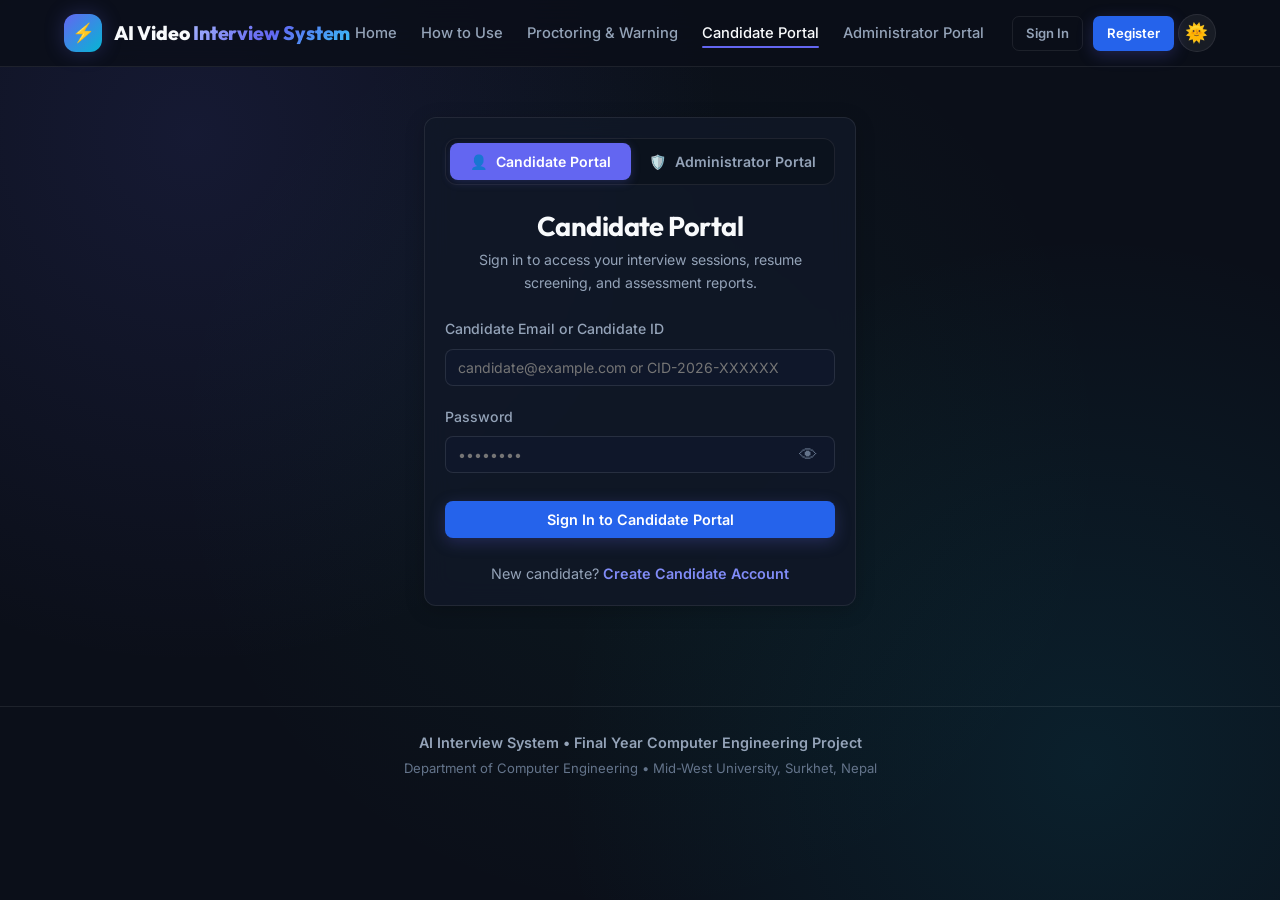
==== frontend/dashboard.html @ eaf7e66b "feat: complete AI interview assessment system with production CI/CD" ====
<!DOCTYPE html>
<html lang="en">
<head>
  <meta charset="UTF-8">
  <meta name="viewport" content="width=device-width, initial-scale=1.0">
  <title>Candidate Portal - AI Video Interview System</title>
  <link rel="preconnect" href="https://fonts.googleapis.com">
  <link rel="preconnect" href="https://fonts.gstatic.com" crossorigin>
  <link href="https://fonts.googleapis.com/css2?family=Inter:wght@400;500;600;700&family=Outfit:wght@600;700;800&display=swap" rel="stylesheet">
  <link rel="stylesheet" href="css/style.css">
  <style>
    /* Critical UI baseline & element isolation */
    *, *::before, *::after { box-sizing: border-box; }
    :root {
      --primary: #2563eb;
      --bg-page: #f8fafc;
      --text-primary: #0f172a;
      --font-sans: 'Inter', system-ui, -apple-system, BlinkMacSystemFont, 'Segoe UI', Roboto, sans-serif;
    }
    [data-theme="dark"] {
      --bg-page: #0b0f19;
      --text-primary: #f8fafc;
    }
    body {
      margin: 0;
      padding: 0;
      font-family: var(--font-sans);
      background-color: var(--bg-page);
      color: var(--text-primary);
      -webkit-font-smoothing: antialiased;
      -moz-osx-font-smoothing: grayscale;
      overflow-x: hidden;
    }
    .candidate-app-layout {
      display: flex;
      min-height: 100vh;
      width: 100%;
      max-width: 100vw;
      overflow-x: hidden;
    }
    @media (min-width: 1025px) {
      .candidate-sidebar {
        width: 250px;
        min-width: 250px;
        height: 100vh;
        position: sticky;
        top: 0;
        background: #0b1120;
        display: flex;
        flex-direction: column;
        z-index: 100;
      }
      .candidate-sidebar.collapsed {
        width: 80px;
        min-width: 80px;
      }
    }
    @media (max-width: 1024px) {
      .candidate-sidebar {
        position: fixed !important;
        top: 0;
        left: 0;
        bottom: 0;
        width: 280px !important;
        min-width: 0 !important;
        transform: translateX(-100%) !important;
        z-index: 1100 !important;
        background: #0b1120;
        display: flex;
        flex-direction: column;
        transition: transform 0.3s cubic-bezier(0.16, 1, 0.3, 1);
      }
      .candidate-sidebar.drawer-open {
        transform: translateX(0) !important;
      }
      .candidate-main-content {
        width: 100% !important;
        max-width: 100vw !important;
        min-width: 0 !important;
        margin: 0 !important;
        flex: 1 1 100% !important;
      }
      .sidebar-mobile-toggle {
        display: flex !important;
      }
    }
    .candidate-main-content {
      flex: 1;
      min-width: 0;
      display: flex;
      flex-direction: column;
      min-height: 100vh;
      overflow-x: hidden;
    }
    .view-pane {
      display: none !important;
    }
    .view-pane.active {
      display: block !important;
    }
    .modal-overlay {
      display: none !important;
      position: fixed;
      inset: 0;
      z-index: 9999;
      align-items: center;
      justify-content: center;
      background: rgba(11, 15, 25, 0.75);
    }
    .modal-overlay.open {
      display: flex !important;
    }
    @media (max-width: 640px) {
      .candidate-topbar {
        height: 56px !important;
        padding: 0 12px !important;
        gap: 8px !important;
      }
      .topbar-left {
        gap: 8px !important;
        flex: 1;
        min-width: 0;
      }
      .topbar-section-title {
        font-size: 0.95rem !important;
        white-space: nowrap !important;
        overflow: hidden !important;
        text-overflow: ellipsis !important;
        max-width: 165px !important;
      }
      .topbar-right {
        gap: 6px !important;
        flex-shrink: 0;
      }
      .topbar-candidate-name,
      .topbar-chevron {
        display: none !important;
      }
      .topbar-candidate-chip {
        padding: 2px !important;
        border: none !important;
        background: transparent !important;
      }
      .topbar-btn {
        width: 34px !important;
        height: 34px !important;
        padding: 0 !important;
      }
      .dash-welcome-title {
        font-size: 1.35rem !important;
      }
      .dash-welcome-subtitle {
        font-size: 0.84rem !important;
      }
      .candidate-views-container {
        padding: 14px 10px !important;
        width: 100% !important;
        max-width: 100vw !important;
      }
    }
  </style>
  <script>(function(){try{var t=localStorage.getItem("ai_theme")||"dark";document.documentElement.setAttribute("data-theme",t);}catch(e){}})();</script>
</head>
<body>

  <div class="candidate-app-layout" id="candidate-app-layout">
    
    <!-- ===================================================================
         CANDIDATE SIDEBAR NAVIGATION (LEFT SIDE)
         =================================================================== -->
    <aside class="candidate-sidebar" id="candidate-sidebar">
      
      <!-- Brand / Logo Header -->
      <div class="sidebar-brand-header">
        <a href="index.html" class="sidebar-brand-logo" title="AI Video Interview System">
          <div class="sidebar-brand-icon">
            <svg width="20" height="20" viewBox="0 0 24 24" fill="none" stroke="currentColor" stroke-width="2.5" stroke-linecap="round" stroke-linejoin="round"><path d="M12 2a10 10 0 1 0 10 10A10 10 0 0 0 12 2zm0 18a8 8 0 1 1 8-8 8 8 0 0 1-8 8z"></path><path d="m9 12 2 2 4-4"></path></svg>
          </div>
          <div class="sidebar-brand-text">
            <span class="sidebar-brand-title" style="font-size: 1.05rem; font-weight: 700; color: #ffffff; letter-spacing: -0.01em;">AI Interview</span>
            <span class="sidebar-brand-subtitle">Candidate Portal</span>
          </div>
        </a>
      </div>

      <!-- Navigation Section Grouped by Architecture -->
      <div class="sidebar-nav-container">
        
        <!-- Workspace Group -->
        <div class="sidebar-nav-group">
          <div class="sidebar-group-title">Workspace</div>
          <a href="#dashboard" class="sidebar-nav-item active" data-view="dashboard" data-title="Dashboard">
            <span class="nav-icon">
              <svg width="18" height="18" viewBox="0 0 24 24" fill="none" stroke="currentColor" stroke-width="2" stroke-linecap="round" stroke-linejoin="round"><rect x="3" y="3" width="7" height="7"></rect><rect x="14" y="3" width="7" height="7"></rect><rect x="14" y="14" width="7" height="7"></rect><rect x="3" y="14" width="7" height="7"></rect></svg>
            </span>
            <span class="nav-label">Dashboard</span>
          </a>
        </div>

        <!-- Assessment Group -->
        <div class="sidebar-nav-group">
          <div class="sidebar-group-title">Assessment</div>
          <a href="#start-interview" class="sidebar-nav-item" data-view="start-interview" data-title="Start Interview">
            <span class="nav-icon">
              <svg width="18" height="18" viewBox="0 0 24 24" fill="none" stroke="currentColor" stroke-width="2" stroke-linecap="round" stroke-linejoin="round"><polygon points="23 7 16 12 23 17 23 7"></polygon><rect x="1" y="5" width="15" height="14" rx="2" ry="2"></rect></svg>
            </span>
            <span class="nav-label">Start Interview</span>
            <span class="nav-badge badge-success" id="sidebar-badge-interview-ready" style="display:none;">Ready</span>
          </a>
          <a href="#history" class="sidebar-nav-item" data-view="history" data-title="Interview History">
            <span class="nav-icon">
              <svg width="18" height="18" viewBox="0 0 24 24" fill="none" stroke="currentColor" stroke-width="2" stroke-linecap="round" stroke-linejoin="round"><circle cx="12" cy="12" r="10"></circle><polyline points="12 6 12 12 16 14"></polyline></svg>
            </span>
            <span class="nav-label">Interview History</span>
          </a>
          <!-- AI Reports Navigation Link (Hidden per user request) -->
          <a href="#reports" class="sidebar-nav-item" data-view="reports" data-title="AI Reports" style="display: none !important;">
            <span class="nav-icon">
              <svg width="18" height="18" viewBox="0 0 24 24" fill="none" stroke="currentColor" stroke-width="2" stroke-linecap="round" stroke-linejoin="round"><line x1="18" y1="20" x2="18" y2="10"></line><line x1="12" y1="20" x2="12" y2="4"></line><line x1="6" y1="20" x2="6" y2="14"></line></svg>
            </span>
            <span class="nav-label">AI Reports</span>
          </a>
        </div>

        <!-- Career Profile Group -->
        <div class="sidebar-nav-group">
          <div class="sidebar-group-title">Career Profile</div>
          <a href="#resume" class="sidebar-nav-item" data-view="resume" data-title="My Resume">
            <span class="nav-icon">
              <svg width="18" height="18" viewBox="0 0 24 24" fill="none" stroke="currentColor" stroke-width="2" stroke-linecap="round" stroke-linejoin="round"><path d="M14 2H6a2 2 0 0 0-2 2v16a2 2 0 0 0 2 2h12a2 2 0 0 0 2-2V8z"></path><polyline points="14 2 14 8 20 8"></polyline><line x1="16" y1="13" x2="8" y2="13"></line><line x1="16" y1="17" x2="8" y2="17"></line><polyline points="10 9 9 9 8 9"></polyline></svg>
            </span>
            <span class="nav-label">My Resume</span>
            <span class="nav-badge" id="sidebar-badge-cv" style="display:none;"></span>
          </a>
          <a href="#profile" class="sidebar-nav-item" data-view="profile" data-title="Profile & Skills">
            <span class="nav-icon">
              <svg width="18" height="18" viewBox="0 0 24 24" fill="none" stroke="currentColor" stroke-width="2" stroke-linecap="round" stroke-linejoin="round"><path d="M20 21v-2a4 4 0 0 0-4-4H8a4 4 0 0 0-4 4v2"></path><circle cx="12" cy="7" r="4"></circle></svg>
            </span>
            <span class="nav-label">Profile & Skills</span>
          </a>
        </div>

        <!-- Account Group -->
        <div class="sidebar-nav-group">
          <div class="sidebar-group-title">Account</div>
          <a href="#notifications" class="sidebar-nav-item" data-view="notifications" data-title="Notifications" id="sidebar-nav-notifications">
            <span class="nav-icon">
              <svg width="18" height="18" viewBox="0 0 24 24" fill="none" stroke="currentColor" stroke-width="2" stroke-linecap="round" stroke-linejoin="round"><path d="M18 8A6 6 0 0 0 6 8c0 7-3 9-3 9h18s-3-2-3-9"></path><path d="M13.73 21a2 2 0 0 1-3.46 0"></path></svg>
            </span>
            <span class="nav-label">Notifications</span>
            <span class="nav-badge badge-count" id="sidebar-badge-notifs" style="display:none;">2</span>
          </a>
          <a href="#settings" class="sidebar-nav-item" data-view="settings" data-title="Settings">
            <span class="nav-icon">
              <svg width="18" height="18" viewBox="0 0 24 24" fill="none" stroke="currentColor" stroke-width="2" stroke-linecap="round" stroke-linejoin="round"><circle cx="12" cy="12" r="3"></circle><path d="M19.4 15a1.65 1.65 0 0 0 .33 1.82l.06.06a2 2 0 0 1 0 2.83 2 2 0 0 1-2.83 0l-.06-.06a1.65 1.65 0 0 0-1.82-.33 1.65 1.65 0 0 0-1 1.51V21a2 2 0 0 1-2 2 2 2 0 0 1-2-2v-.09A1.65 1.65 0 0 0 9 19.4a1.65 1.65 0 0 0-1.82.33l-.06.06a2 2 0 0 1-2.83 0 2 2 0 0 1 0-2.83l.06-.06a1.65 1.65 0 0 0-.33-1.82V9a1.65 1.65 0 0 0 1.51 1H21a2 2 0 0 1 2 2 2 2 0 0 1-2 2h-.09a1.65 1.65 0 0 0-1.51 1z"></path></svg>
            </span>
            <span class="nav-label">Settings</span>
          </a>
        </div>

        <!-- Support Group -->
        <div class="sidebar-nav-group">
          <div class="sidebar-group-title">Support</div>
          <a href="#support" class="sidebar-nav-item" data-view="support" data-title="Help & Support">
            <span class="nav-icon">
              <svg width="18" height="18" viewBox="0 0 24 24" fill="none" stroke="currentColor" stroke-width="2" stroke-linecap="round" stroke-linejoin="round"><circle cx="12" cy="12" r="10"></circle><path d="M9.09 9a3 3 0 0 1 5.83 1c0 2-3 3-3 3"></path><line x1="12" y1="17" x2="12.01" y2="17"></line></svg>
            </span>
            <span class="nav-label">Help & Support</span>
          </a>
        </div>

      </div>

      <!-- Sidebar Bottom Pinned Area: Logout -->
      <div class="sidebar-bottom-container">
        <!-- Candidate Mini Profile Card (Hidden per user request) -->
        <div class="candidate-mini-profile" id="sidebar-mini-profile" onclick="navigateToView('profile')" style="display: none !important;" title="View Profile & Skills">
          <div class="candidate-mini-avatar-wrap">
            <img id="sidebar-candidate-avatar" class="candidate-mini-avatar" src="data:image/svg+xml;utf8,<svg xmlns='http://www.w3.org/2000/svg' width='44' height='44' viewBox='0 0 24 24' fill='%236366f1'><circle cx='12' cy='8' r='4'/><path d='M4 20c0-4 4-6 8-6s8 2 8 6'/></svg>" alt="Avatar">
            <span class="candidate-mini-status-dot" title="Online & Active"></span>
          </div>
          <div class="candidate-mini-text">
            <div class="candidate-mini-name" id="sidebar-candidate-name">Rahul Kumar Pandit</div>
            <div class="candidate-mini-id" id="sidebar-candidate-id">CID-2026-HDP62N</div>
          </div>
        </div>

        <!-- Logout Action Button -->
        <a href="javascript:void(0)" class="sidebar-nav-item nav-logout" id="btn-sidebar-logout" data-title="Logout" style="margin-top:0;">
          <span class="nav-icon">
            <svg width="18" height="18" viewBox="0 0 24 24" fill="none" stroke="currentColor" stroke-width="2" stroke-linecap="round" stroke-linejoin="round"><path d="M9 21H5a2 2 0 0 1-2-2V5a2 2 0 0 1 2-2h4"></path><polyline points="16 17 21 12 16 7"></polyline><line x1="21" y1="12" x2="9" y2="12"></line></svg>
          </span>
          <span class="nav-label">Logout</span>
        </a>

        <!-- Sidebar Collapse Toggle (Hidden per user request) -->
        <div class="sidebar-footer-actions" style="display: none !important;">
          <button type="button" class="sidebar-collapse-btn" id="btn-sidebar-collapse" title="Collapse or Expand Sidebar" aria-label="Collapse sidebar">
            <span class="collapse-icon">
              <svg width="16" height="16" viewBox="0 0 24 24" fill="none" stroke="currentColor" stroke-width="2.5" stroke-linecap="round" stroke-linejoin="round"><polyline points="15 18 9 12 15 6"/></svg>
            </span>
            <span class="collapse-label">Collapse</span>
          </button>
        </div>
      </div>

    </aside>

    <!-- Mobile Drawer Dimming Backdrop -->
    <div class="sidebar-backdrop" id="sidebar-backdrop"></div>

    <!-- ===================================================================
         MAIN CONTENT AREA
         =================================================================== -->
    <main class="candidate-main-content">
      
      <!-- Candidate Top Header Bar -->
      <header class="candidate-topbar">
        <div class="topbar-left">
          <button type="button" class="sidebar-mobile-toggle" id="btn-mobile-sidebar-toggle" aria-label="Open Navigation Menu">
            <svg width="20" height="20" viewBox="0 0 24 24" fill="none" stroke="currentColor" stroke-width="2.2" stroke-linecap="round" stroke-linejoin="round"><line x1="3" y1="6" x2="21" y2="6"/><line x1="3" y1="12" x2="21" y2="12"/><line x1="3" y1="18" x2="21" y2="18"/></svg>
          </button>
          <div class="topbar-title-wrap">
            <h1 class="topbar-section-title" id="topbar-page-title" style="font-size: 1.15rem; font-weight: 700; color: var(--text-primary); letter-spacing: -0.01em;">AI Interview Assessment System</h1>
            <span style="display:none;">Candidate Dashboard</span>
          </div>
          <!-- Hidden hook to maintain selector backward compatibility -->
          <span id="topbar-candidate-name-greet" style="display:none;">Candidate</span>
        </div>

        <div class="topbar-right">
          <!-- Hidden hooks -->
          <div class="topbar-readiness-pill" id="topbar-readiness-pill" onclick="navigateToView('start-interview')" style="display:none;">
            <span id="topbar-readiness-text">Ready</span>
          </div>
          <span id="topbar-cid-wrap" style="display:none;"><span id="topbar-cid-text"></span><button id="btn-topbar-copy-cid"></button></span>

          <!-- Notifications Bell -->
          <button type="button" class="topbar-btn" id="topbar-bell-btn" title="View Notifications" onclick="navigateToView('notifications')" aria-label="Notifications">
            <svg width="18" height="18" viewBox="0 0 24 24" fill="none" stroke="currentColor" stroke-width="2" stroke-linecap="round" stroke-linejoin="round"><path d="M18 8A6 6 0 0 0 6 8c0 7-3 9-3 9h18s-3-2-3-9"/><path d="M13.73 21a2 2 0 0 1-3.46 0"/></svg>
            <span class="topbar-btn-badge" id="topbar-notif-count" style="display:none;">2</span>
          </button>

          <!-- Theme Toggle Shortcut -->
          <button type="button" class="topbar-btn" id="btn-topbar-theme-toggle" title="Toggle Dark/Light Mode" onclick="ThemeManager.toggleTheme()" aria-label="Toggle theme">
            <svg id="topbar-theme-sun" width="18" height="18" viewBox="0 0 24 24" fill="none" stroke="currentColor" stroke-width="2" stroke-linecap="round" stroke-linejoin="round"><circle cx="12" cy="12" r="5"/><line x1="12" y1="1" x2="12" y2="3"/><line x1="12" y1="21" x2="12" y2="23"/><line x1="4.22" y1="4.22" x2="5.64" y2="5.64"/><line x1="18.36" y1="18.36" x2="19.78" y2="19.78"/><line x1="1" y1="12" x2="3" y2="12"/><line x1="21" y1="12" x2="23" y2="12"/><line x1="4.22" y1="19.78" x2="5.64" y2="18.36"/><line x1="18.36" y1="5.64" x2="19.78" y2="4.22"/></svg>
            <svg id="topbar-theme-moon" width="18" height="18" viewBox="0 0 24 24" fill="none" stroke="currentColor" stroke-width="2" stroke-linecap="round" stroke-linejoin="round" style="display:none;"><path d="M21 12.79A9 9 0 1 1 11.21 3 7 7 0 0 0 21 12.79z"/></svg>
          </button>

          <!-- Candidate User Dropdown Menu Container -->
          <div class="topbar-profile-menu-container" id="topbar-profile-menu-container">
            <button type="button" class="topbar-candidate-chip" id="topbar-candidate-chip" aria-expanded="false" title="Candidate Account Menu">
              <img id="topbar-candidate-avatar" class="topbar-candidate-avatar" src="data:image/svg+xml;utf8,<svg xmlns='http://www.w3.org/2000/svg' width='34' height='34' viewBox='0 0 24 24' fill='%236366f1'><circle cx='12' cy='8' r='4'/><path d='M4 20c0-4 4-6 8-6s8 2 8 6'/></svg>" alt="User">
              <span class="topbar-candidate-name" id="topbar-candidate-name">Candidate</span>
              <span class="topbar-chevron">▾</span>
            </button>
            <div class="topbar-dropdown-menu" id="topbar-profile-dropdown">
              <div class="topbar-dropdown-header">
                <span class="dropdown-user-name" id="dropdown-candidate-name">Candidate</span>
                <span class="dropdown-cid-badge" id="dropdown-candidate-id">CID-PENDING</span>
              </div>
              <div class="topbar-dropdown-divider"></div>
              <a href="#profile" class="topbar-dropdown-item" onclick="navigateToView('profile'); closeCandidateDropdown();">
                <span>👤</span> Profile & Skills
              </a>
              <a href="#settings" class="topbar-dropdown-item" onclick="navigateToView('settings'); closeCandidateDropdown();">
                <span>⚙️</span> Settings & Security
              </a>
              <div class="topbar-dropdown-divider"></div>
              <button type="button" class="topbar-dropdown-item text-danger" onclick="triggerCandidateLogout()">
                <span>🚪</span> Logout
              </button>
            </div>
          </div>
        </div>
      </header>

      <!-- Views Container -->
      <div class="candidate-views-container">

        <!-- =============================================================
             VIEW 1: DASHBOARD (PROFESSIONAL CANDIDATE OVERVIEW)
             ============================================================= -->
        <section id="view-dashboard" class="view-pane active">
          
          <!-- 1. Single Top Welcome Header -->
          <div class="dash-welcome-header">
            <h2 class="dash-welcome-title">Welcome back, <span id="dash-greeting-name">Rahul</span> 👋</h2>
            <p class="dash-welcome-subtitle">Track your interview progress, resume verification, and assessment readiness from one place.</p>
          </div>

          <!-- Hidden legacy profile hooks for backward compatibility -->
          <div style="display:none;" aria-hidden="true">
            <span id="candidate-name">Rahul Kumar Pandit</span>
            <span id="candidate-email">rahulkrpandit49@gmail.com</span>
            <span id="candidate-discipline">Software Engineer</span>
            <span id="candidate-id-display">CID-2026-HDP62N</span>
            <img id="candidate-avatar" src="data:image/svg+xml;utf8,<svg xmlns='http://www.w3.org/2000/svg' width='88' height='88' viewBox='0 0 24 24' fill='%236366f1'><circle cx='12' cy='8' r='4'/><path d='M4 20c0-4 4-6 8-6s8 2 8 6'/></svg>" alt="Avatar">
            <button type="button" id="btn-change-photo-badge" onclick="openLiveCameraModal()"></button>
            <button type="button" id="btn-change-photo-text" onclick="openLiveCameraModal()"></button>
            <span id="profile-progress-pct">80%</span>
            <div id="profile-progress-fill" style="width:80%;"></div>
            <div id="profile-milestones-row">
              <span id="milestone-account">✓ Account Created</span>
              <span id="milestone-email">✓ Email Verified</span>
              <span id="milestone-cv">✓ CV Verified</span>
              <span id="milestone-hardware">Hardware Pending</span>
            </div>
            <!-- Dossier preservation -->
            <div class="dash-resume-dossier-card">
              <span id="dash-resume-filename-val">Rahul_Kumar_Pandit_CV_3b1c4548.pdf</span>
              <span id="dash-resume-date-val">Sep 20, 2026</span>
              <span id="dash-resume-detected-val">Rahul Kumar Pandit</span>
              <span id="dash-resume-verif-badge">✓ Verified</span>
              <span id="dash-resume-match-val">Match: 27.7%</span>
            </div>
            <div class="dash-content-card">
              <span id="dash-profile-card-name">Rahul Kumar Pandit</span>
              <span id="dash-profile-card-cid">CID-2026-HDP62N</span>
              <img id="dash-profile-card-avatar" src="data:image/svg+xml;utf8,<svg xmlns='http://www.w3.org/2000/svg' width='44' height='44' viewBox='0 0 24 24' fill='%236366f1'><circle cx='12' cy='8' r='4'/><path d='M4 20c0-4 4-6 8-6s8 2 8 6'/></svg>" alt="Avatar">
              <div id="skills-badge-list"></div>
              <span id="stat-skills-count">6 skills identified</span>
            </div>
            <div class="dash-metrics-7-grid">
              <span id="stat-card-last-date">Sep 22</span>
            </div>
            <div id="interview-history-list"></div>
          </div>

          <!-- 2. Assessment Readiness Status Banner (Hidden per user request) -->
          <div class="dash-readiness-banner" id="dash-readiness-banner" style="display: none !important;">
            <div class="dash-readiness-left">
              <div class="dash-readiness-badge" id="dash-readiness-badge">
                <span class="readiness-dot"></span>
                <span id="dash-readiness-status-text">Ready to Start</span>
              </div>
              <h3 class="dash-readiness-title">Assessment Readiness</h3>
              <p class="dash-readiness-desc" id="dash-readiness-desc">
                Your account, CV, identity verification, and assessment requirements have been checked.
              </p>
            </div>
            <div class="dash-readiness-right">
              <div class="dash-readiness-progress-row">
                <span class="dash-readiness-pct-value" id="readiness-progress-pct">80%</span>
                <span class="dash-readiness-pct-total">/ 100%</span>
              </div>
              <div class="dash-readiness-progress-track">
                <div class="dash-readiness-progress-bar" id="readiness-progress-fill" style="width: 80%;"></div>
              </div>
              <span class="dash-readiness-sublabel" id="readiness-progress-sublabel">Camera & microphone test pending (20%)</span>
            </div>
          </div>

          <!-- Security Status Alert Banner -->
          <div id="cv-security-alert" class="glass-card" style="display: none; margin-bottom: 24px; padding: 18px 22px; border: 1px solid rgba(244, 63, 94, 0.5); background: rgba(244, 63, 94, 0.08); border-radius: 12px;">
            <div style="display: flex; justify-content: space-between; align-items: center; flex-wrap: wrap; gap: 14px;">
              <div style="display: flex; align-items: center; gap: 12px;">
                <span style="font-size: 1.8rem;">⚠️</span>
                <div>
                  <div id="cv-alert-title" style="font-weight: 700; color: #f87171; font-size: 1rem;">Interview Security Guard: Name Mismatch</div>
                  <div id="cv-alert-msg" style="font-size: 0.88rem; color: #fecdd3; margin-top: 2px;">Your registered name does not match the name on your CV. Please upload the correct CV.</div>
                </div>
              </div>
              <button type="button" onclick="navigateToView('resume')" id="cv-alert-btn" class="btn btn-primary btn-sm" style="background: var(--accent-rose); border-color: rgba(244,63,94,0.4);">
                Upload Correct CV
              </button>
            </div>
          </div>

          <!-- 3. 6 Compact KPI / Summary Cards Grid -->
          <div class="dash-kpi-grid-6">
            <!-- 1. Candidate ID -->
            <div class="dash-kpi-card" id="kpi-card-cid">
              <div class="dash-kpi-top">
                <span class="dash-kpi-title">Candidate ID</span>
                <span class="dash-kpi-icon">🪪</span>
              </div>
              <div>
                <div class="dash-kpi-value-row">
                  <span id="stat-card-cid" class="dash-kpi-main-val" style="font-size:1.05rem; font-family:monospace;">CID-2026-HDP62N</span>
                  <button type="button" id="btn-copy-candidate-id" class="copy-icon-btn" title="Copy Candidate ID" style="padding:2px 6px; font-size:0.75rem;">📋 Copy</button>
                </div>
                <div class="dash-kpi-desc">Permanent Identification</div>
              </div>
            </div>

            <!-- 2. Interview Status -->
            <div class="dash-kpi-card" id="kpi-card-status">
              <div class="dash-kpi-top">
                <span class="dash-kpi-title">Interview Status</span>
                <span class="dash-kpi-icon">🎯</span>
              </div>
              <div>
                <div class="dash-kpi-value-row">
                  <span id="stat-card-interview-status" class="dash-kpi-main-val">Ready</span>
                  <span id="stat-card-interview-sub" class="dash-status-pill verified">Ready to Start</span>
                </div>
                <div class="dash-kpi-desc">Adaptive Assessment</div>
              </div>
            </div>

            <!-- 3. Resume Status -->
            <div class="dash-kpi-card" id="kpi-card-resume">
              <div class="dash-kpi-top">
                <span class="dash-kpi-title">Resume</span>
                <span class="dash-kpi-icon">📄</span>
              </div>
              <div>
                <div class="dash-kpi-value-row">
                  <span id="stat-card-resume-status" class="dash-kpi-main-val">Verified</span>
                  <span id="stat-card-resume-sub" class="dash-status-pill verified" title="NLP resume-role screening score — not identity verification">Screening: 27.7%</span>
                </div>
                <div class="dash-kpi-desc" id="stat-card-resume-desc">Identity Verified · Role Match Score</div>
                <!-- Legacy hooks -->
                <span id="stat-screening-score" style="display:none;">27.7%</span>
                <span id="stat-resume-status" style="display:none;">✓ Verified</span>
              </div>
            </div>

            <!-- 4. Completed Sessions -->
            <div class="dash-kpi-card" id="kpi-card-sessions">
              <div class="dash-kpi-top">
                <span class="dash-kpi-title">Completed Sessions</span>
                <span class="dash-kpi-icon">📊</span>
              </div>
              <div>
                <div class="dash-kpi-value-row">
                  <span id="stat-card-completed-count" class="dash-kpi-main-val">2</span>
                  <span class="dash-status-pill verified">Evaluated</span>
                </div>
                <div class="dash-kpi-desc">Archived Dossiers</div>
                <!-- Legacy hook -->
                <span id="stat-interview-count" style="display:none;">2</span>
              </div>
            </div>

            <!-- 5. Latest Score -->
            <div class="dash-kpi-card" id="kpi-card-score">
              <div class="dash-kpi-top">
                <span class="dash-kpi-title">Latest Score</span>
                <span class="dash-kpi-icon">🏆</span>
              </div>
              <div>
                <div class="dash-kpi-value-row">
                  <span id="stat-card-interview-score" class="dash-kpi-main-val">73%</span>
                  <span id="stat-card-score-grade" class="dash-status-pill verified">Proficient</span>
                </div>
                <div class="dash-kpi-desc">Session #8 Assessment</div>
                <!-- Legacy hooks -->
                <span id="stat-latest-score" style="display:none;">73%</span>
                <span id="stat-performance-grade" style="display:none;">Proficient</span>
              </div>
            </div>

            <!-- 6. Profile Completion -->
            <div class="dash-kpi-card" id="kpi-card-profile">
              <div class="dash-kpi-top">
                <span class="dash-kpi-title">Profile Completion</span>
                <span class="dash-kpi-icon">👤</span>
              </div>
              <div>
                <div class="dash-kpi-value-row">
                  <span id="stat-card-profile-pct" class="dash-kpi-main-val">60%</span>
                  <span class="dash-status-pill verified">KYC Verified</span>
                </div>
                <div class="dash-kpi-desc">Identity & Skills Dossier</div>
              </div>
            </div>
          </div>

          <!-- 4. Main 2-Column Responsive Layout: Assessment Readiness + Next Action -->
          <div class="dash-main-2col-grid" style="grid-template-columns: 1fr;">
            
            <!-- Assessment Readiness Checklist Card (Hidden per user request) -->
            <div class="dash-readiness-checklist-card" style="display: none !important;">
              <div class="dash-card-header">
                <div>
                  <h3 class="dash-card-title">Assessment Readiness</h3>
                  <p class="dash-card-subtitle">Prerequisites required before launching your AI interview session</p>
                </div>
                <span class="dash-status-pill verified" id="readiness-checklist-summary-badge">5 / 6 Checked</span>
              </div>

              <div class="readiness-checklist-items">
                <!-- 1. Account Verified -->
                <div class="readiness-check-item passed" id="chk-account">
                  <div class="check-icon">✓</div>
                  <div class="check-info">
                    <div class="check-title">Account verified</div>
                    <div class="check-desc">Registered candidate account authenticated</div>
                  </div>
                </div>

                <!-- 2. Email Verified -->
                <div class="readiness-check-item passed" id="chk-email">
                  <div class="check-icon">✓</div>
                  <div class="check-info">
                    <div class="check-title">Email verified</div>
                    <div class="check-desc" id="chk-email-val">Email address confirmed (rahulkrpandit49@gmail.com)</div>
                  </div>
                </div>

                <!-- 3. CV Uploaded -->
                <div class="readiness-check-item passed" id="chk-cv">
                  <div class="check-icon" id="chk-cv-icon">✓</div>
                  <div class="check-info">
                    <div class="check-title">CV uploaded</div>
                    <div class="check-desc" id="chk-cv-filename">Rahul_Kumar_Pandit_CV_3b1c4548.pdf</div>
                  </div>
                  <button type="button" class="btn-check-action" onclick="navigateToView('resume')">Manage CV</button>
                </div>

                <!-- 4. CV Identity Verified -->
                <div class="readiness-check-item passed" id="chk-identity">
                  <div class="check-icon" id="chk-identity-icon">✓</div>
                  <div class="check-info">
                    <div class="check-title">CV identity verified</div>
                    <div class="check-desc" id="chk-identity-desc">Candidate name matches registered profile</div>
                  </div>
                  <span class="dash-status-pill verified" id="chk-identity-badge">✓ Verified</span>
                </div>

                <!-- 5. Target Role Selected -->
                <div class="readiness-check-item passed" id="chk-role">
                  <div class="check-icon">✓</div>
                  <div class="check-info">
                    <div class="check-title">Target role selected</div>
                    <div class="check-desc" id="chk-role-name">Software Engineer</div>
                  </div>
                  <button type="button" class="btn-check-action" onclick="navigateToView('profile')">Change</button>
                </div>

                <!-- 6. Camera & Microphone Test -->
                <div class="readiness-check-item pending" id="chk-hardware">
                  <div class="check-icon" id="chk-hw-icon">⚠</div>
                  <div class="check-info">
                    <div class="check-title">Camera & microphone test</div>
                    <div class="check-desc" id="chk-hw-desc">Your device has not been tested yet.</div>
                  </div>
                  <button type="button" class="btn-check-action btn-test-action" id="btn-readiness-test-devices" onclick="navigateToView('start-interview'); toggleHardwareTest();">Test Devices</button>
                </div>
              </div>
            </div>

            <!-- RIGHT COLUMN: Next Action Launchpad Card -->
            <div class="dash-launchpad-card" style="margin-bottom:0; display:flex; flex-direction:column; justify-content:space-between;">
              <div>
                <div class="dash-launchpad-badge">ADAPTIVE AI INTERVIEW</div>
                <h3 class="dash-card-title" style="font-size:1.25rem; margin-top:4px;">Ready for your AI Interview?</h3>
                <p class="dash-card-subtitle" style="margin-top:4px; line-height:1.5;">
                  Complete your assessment through our adaptive AI interview system featuring real-time speech evaluation and proctoring.
                </p>

                <div class="dash-launch-specs-grid">
                  <div class="launch-spec-item">
                    <span class="launch-spec-label">Target Role</span>
                    <span class="launch-spec-value" id="dash-launch-role">Software Engineer</span>
                  </div>
                  <div class="launch-spec-item">
                    <span class="launch-spec-label">Questions</span>
                    <span class="launch-spec-value">5 Dynamic Questions</span>
                  </div>
                  <div class="launch-spec-item">
                    <span class="launch-spec-label">Est. Duration</span>
                    <span class="launch-spec-value">10–15 minutes</span>
                  </div>
                  <div class="launch-spec-item">
                    <span class="launch-spec-label">Requirements</span>
                    <span class="launch-spec-value" style="font-size:0.82rem;">Camera • Microphone • Verified CV</span>
                  </div>
                </div>

                <!-- Legacy hooks preservation -->
                <span id="dash-launch-type" style="display:none;">Software Engineer Adaptive Evaluation</span>
                <span id="dash-launch-resume-status" style="display:none;">Verified</span>
                <span id="dash-launch-prev-score" style="display:none;">73%</span>
              </div>

              <!-- Action Gating Area -->
              <div style="margin-top:16px;">
                <div id="dash-launch-gate-msg" class="dash-launchpad-warning" style="margin-bottom:12px;">
                  Checking pre-interview requirements...
                </div>
                <button type="button" id="btn-dash-start-interview" class="btn-dash-primary-gate" onclick="handleLaunchInterview()" style="width:100%; justify-content:center; font-size:1rem; padding:14px 20px;">
                  Launch Interview →
                </button>
              </div>
            </div>

          </div>

          <!-- 5. Recent Interviews Section (Strictly Latest 3 Sessions) -->
          <div class="dash-recent-interviews-section">
            <div class="dash-section-header">
              <div>
                <h3 class="dash-section-title">Recent Interviews</h3>
                <p class="dash-section-subtitle">Displaying your latest 3 AI assessment sessions</p>
              </div>
              <button type="button" onclick="navigateToView('history')" class="dash-btn-link">View All History →</button>
            </div>

            <!-- Responsive Table Container -->
            <div class="dash-history-table-wrap">
              <table class="dash-history-table">
                <thead>
                  <tr>
                    <th>Session</th>
                    <th>Role</th>
                    <th>Date</th>
                    <th>Score</th>
                    <th>Status</th>
                    <th>Action</th>
                  </tr>
                </thead>
                <tbody id="dash-recent-history-tbody">
                  <!-- Populated dynamically via controller (latest 3 only) -->
                  <tr>
                    <td><strong style="font-family:monospace; color:#3b82f6;">#9</strong></td>
                    <td><strong>Software Engineer</strong></td>
                    <td>Sep 22, 2026</td>
                    <td><strong>0%</strong></td>
                    <td><span class="dash-status-badge in-progress">In Progress</span></td>
                    <td><a href="interview.html" class="dash-btn-table-action continue">Continue</a></td>
                  </tr>
                  <tr>
                    <td><strong style="font-family:monospace; color:#3b82f6;">#8</strong></td>
                    <td><strong>Software Engineer</strong></td>
                    <td>Sep 22, 2026</td>
                    <td><strong style="color:#10b981;">73%</strong></td>
                    <td><span class="dash-status-badge completed">Completed</span></td>
                    <td><button type="button" onclick="inspectReport(8)" class="dash-btn-table-action">View Report</button></td>
                  </tr>
                  <tr>
                    <td><strong style="font-family:monospace; color:#3b82f6;">#1</strong></td>
                    <td><strong>Software Engineer</strong></td>
                    <td>Sep 18, 2026</td>
                    <td><strong style="color:#818cf8;">69%</strong></td>
                    <td><span class="dash-status-badge completed">Completed</span></td>
                    <td><button type="button" onclick="inspectReport(1)" class="dash-btn-table-action">View Report</button></td>
                  </tr>
                </tbody>
              </table>
            </div>
          </div>

          <!-- 6. Performance Overview Section (Single Unified Section) -->
          <div class="dash-performance-overview-section">
            <div class="dash-section-header">
              <div>
                <h3 class="dash-section-title">Performance Overview</h3>
                <p class="dash-section-subtitle">Real-time competency evaluation aggregated across technical and verbal assessments</p>
              </div>
              <span class="dash-status-pill verified">Continuous AI Proctoring</span>
            </div>

            <div class="dash-perf-metrics-row">
              <!-- Technical Performance -->
              <div class="dash-perf-card">
                <div class="dash-perf-header">
                  <span class="dash-perf-label">Technical Performance</span>
                  <span class="dash-perf-val" id="dash-perf-tech-val">73%</span>
                </div>
                <div class="dash-perf-track">
                  <div id="dash-perf-tech-fill" class="dash-perf-fill tech" style="width: 73%;"></div>
                </div>
                <span class="dash-perf-subtext">NLP Benchmark Matching</span>
              </div>

              <!-- Communication Performance -->
              <div class="dash-perf-card">
                <div class="dash-perf-header">
                  <span class="dash-perf-label">Communication</span>
                  <span class="dash-perf-val" id="dash-perf-comm-val">--</span>
                </div>
                <div class="dash-perf-track">
                  <div id="dash-perf-comm-fill" class="dash-perf-fill comm" style="width: 0%;"></div>
                </div>
                <span class="dash-perf-subtext" id="dash-perf-comm-sub">Not evaluated yet</span>
              </div>

              <!-- Interview Completion -->
              <div class="dash-perf-card">
                <div class="dash-perf-header">
                  <span class="dash-perf-label">Interview Completion</span>
                  <span class="dash-perf-val" id="dash-perf-overall-val">100%</span>
                </div>
                <div class="dash-perf-track">
                  <div id="dash-perf-overall-fill" class="dash-perf-fill overall" style="width: 100%;"></div>
                </div>
                <span class="dash-perf-subtext">Assessment Criteria Cleared</span>
              </div>

              <!-- Proctoring Status -->
              <div class="dash-perf-card">
                <div class="dash-perf-header">
                  <span class="dash-perf-label">Proctoring</span>
                  <span class="dash-status-badge verified" style="font-size:0.85rem;">Clear</span>
                </div>
                <div class="dash-proctor-status-box">
                  <span style="color:#10b981;">✓</span> Face detection & integrity verified
                </div>
                <span class="dash-perf-subtext">MediaPipe Vision Stream</span>
              </div>
            </div>
          </div>

        </section>

        <!-- =============================================================
             VIEW 2: MY RESUME / CV
             ============================================================= -->
        <section id="view-resume" class="view-pane">
          <div class="pane-header">
            <div>
              <h1 class="pane-title">My Resume & <span class="gradient-text">Screening Dossier</span></h1>
              <p class="pane-subtitle">Manage your CV, screening information, and verified competencies.</p>
            </div>
            <div style="display:flex; gap:10px;">
              <button type="button" class="btn btn-secondary btn-sm" id="btn-download-resume" onclick="handleDownloadResume()">📥 Download CV</button>
              <button type="button" class="btn btn-outline btn-sm" id="btn-view-resume-online" onclick="handleViewResume()">👁️ View CV</button>
            </div>
          </div>

          <!-- Main Resume Dossier Card -->
          <div class="glass-card" style="margin-bottom: 24px;">
            <div style="display:flex; justify-content:space-between; align-items:center; flex-wrap:wrap; gap:16px; margin-bottom:16px;">
              <div style="display:flex; align-items:center; gap:14px;">
                <div style="width:48px; height:48px; border-radius:10px; background:rgba(37,99,235,0.12); display:flex; align-items:center; justify-content:center; font-size:1.6rem; color:#2563eb;">📄</div>
                <div>
                  <h3 style="font-size:1.15rem; margin:0;" id="resume-filename-display">Rahul_Kumar_Pandit_CV_3b1c4548.pdf</h3>
                  <div style="font-size:0.85rem; color:var(--text-muted); margin-top:2px;" id="resume-meta-display">PDF Document &bull; Candidate: Rahul Kumar Pandit</div>
                </div>
              </div>
              <div style="display:flex; align-items:center; gap:10px;">
                <button type="button" onclick="handleViewResume()" class="btn btn-outline btn-sm">View CV</button>
                <button type="button" onclick="handleDownloadResume()" class="btn btn-secondary btn-sm">Download CV</button>
                <button type="button" onclick="document.getElementById('resume-file-input').click()" class="btn btn-primary btn-sm">Replace CV</button>
              </div>
            </div>

            <!-- Resume Verification Details: Explicit Separation of Identity Verification vs Screening Match -->
            <div class="resume-verif-compare-grid">
              <!-- Left: Identity Verification -->
              <div class="resume-compare-item">
                <span class="resume-compare-title">Candidate Identity Verification</span>
                <div style="display:flex; align-items:center; gap:8px; margin-top:2px;">
                  <span id="resume-verif-status-val" class="dash-status-pill verified" style="font-size:0.85rem;">✓ Verified</span>
                  <span style="font-size:0.85rem; color:var(--text-muted);">(Name Match Confirmed)</span>
                </div>
                <div style="font-size:0.82rem; color:var(--text-muted); margin-top:4px;">
                  Candidate: <strong id="resume-candidate-name-display" style="color:var(--text-primary);">Rahul Kumar Pandit</strong> &bull; 
                  CV Name: <strong id="resume-detected-name-display" style="color:var(--text-primary);">Rahul Kumar Pandit</strong>
                </div>
              </div>

              <!-- Right: Resume Screening Match -->
              <div class="resume-compare-item">
                <span class="resume-compare-title">Resume Screening Match</span>
                <div style="display:flex; align-items:center; gap:8px; margin-top:2px;">
                  <span id="resume-match-pill" class="resume-compare-val" style="color:#2563eb; font-size:1.25rem;">27.7%</span>
                  <span class="dash-status-pill" style="background:rgba(37,99,235,0.1); color:#2563eb;">Role Relevance</span>
                </div>
                <div style="font-size:0.82rem; color:var(--text-muted); margin-top:4px;">
                  Target Discipline: <strong id="resume-target-role-display" style="color:var(--text-primary);">Software Engineer</strong> (NLP keyword alignment)
                </div>
              </div>
            </div>

            <!-- Verification Notice Banner -->
            <div id="resume-verification-notice" style="padding:12px 16px; border-radius:var(--radius-md); background:rgba(16,185,129,0.08); border:1px solid rgba(16,185,129,0.25); font-size:0.88rem; margin-top:12px;">
              <span style="color:#10b981; font-weight:700;">✓ Identity Verified:</span> Candidate name matches registered profile. Note: 27.7% is your role-specific screening match, not an identity score.
            </div>
          </div>

          <!-- Upload / Replace Dropzone Card with Modern Progress -->
          <div class="glass-card" style="margin-bottom: 24px;">
            <h3 style="font-size:1.1rem; margin-bottom:4px;">Upload or replace your resume</h3>
            <p style="color:var(--text-secondary); font-size:0.86rem; margin-bottom:18px;">PDF, DOCX, or TXT &bull; Maximum 10 MB</p>

            <form id="sidebar-resume-upload-form">
              <div style="display:flex; gap:16px; align-items:center; margin-bottom:16px; flex-wrap:wrap;">
                <div style="flex:1; min-width:220px;">
                  <label style="display:block; font-size:0.82rem; margin-bottom:6px; color:var(--text-secondary); font-weight:600;">Target Role for Screening</label>
                  <select id="resume-role-select" class="form-control">
                    <option value="Software Engineer">Software Engineer</option>
                    <option value="AI/ML Engineer">AI/ML Engineer</option>
                    <option value="Full Stack Developer">Full Stack Developer</option>
                    <option value="Data Scientist">Data Scientist</option>
                    <option value="Backend Developer">Backend Developer</option>
                    <option value="Frontend Developer">Frontend Developer</option>
                  </select>
                </div>
                <div style="align-self:flex-end;">
                  <button type="submit" id="btn-upload-new-resume" class="btn btn-primary" style="height:44px; padding:0 22px;">
                    ⚡ Upload & Parse Resume
                  </button>
                </div>
              </div>

              <div id="resume-upload-dropzone" class="dropzone" onclick="document.getElementById('resume-file-input').click()" style="cursor:pointer; padding:36px 20px; text-align:center; border:2px dashed #cbd5e1; border-radius:10px; background:#f8fafc; transition:all 0.2s ease;">
                <input type="file" id="resume-file-input" accept=".pdf,.docx,.txt" style="display:none;" onchange="handleResumeFileSelected(event)">
                <div id="dropzone-label">
                  <div style="font-size:2.2rem; margin-bottom:8px;">📁</div>
                  <div style="font-weight:700; font-size:0.98rem; color:var(--text-primary);" id="dropzone-text">Drag your resume here or Choose File</div>
                  <div style="font-size:0.8rem; color:var(--text-muted); margin-top:4px;">PDF, DOCX, or TXT &bull; Maximum 10 MB</div>
                </div>
              </div>

              <!-- Upload Step Progress State Tracker -->
              <div id="upload-step-tracker" style="display:none; margin-top:16px; padding:14px; background:rgba(37,99,235,0.04); border-radius:8px; border:1px solid rgba(37,99,235,0.15);">
                <div style="display:flex; justify-content:space-between; font-size:0.8rem; font-weight:700; color:#2563eb; margin-bottom:8px;">
                  <span id="step-parsing">1. Parsing Document</span>
                  <span id="step-skills">2. Extracting Skills</span>
                  <span id="step-identity">3. Checking Identity</span>
                  <span id="step-done">4. Verification Complete</span>
                </div>
                <div style="height:6px; background:#e2e8f0; border-radius:999px; overflow:hidden;">
                  <div id="upload-progress-fill" style="width:25%; height:100%; background:#2563eb; transition:width 0.4s ease;"></div>
                </div>
              </div>
            </form>
          </div>

          <!-- Extracted Qualifications & Skills -->
          <div class="grid-2">
            <div class="glass-card">
              <div style="display:flex; justify-content:space-between; align-items:center; margin-bottom:12px;">
                <h3 style="font-size:1.05rem; margin:0;">Technical Competencies</h3>
                <span id="resume-tech-count" style="font-size:0.75rem; color:#2563eb; font-weight:700;">6 skills identified</span>
              </div>
              <div id="resume-tech-skills" class="dash-skills-cloud">
                <span class="badge-tag tech">SQL</span>
                <span class="badge-tag tech">Python</span>
                <span class="badge-tag tech">HTML</span>
                <span class="badge-tag tech">Machine Learning</span>
                <span class="badge-tag tech">Computer Vision</span>
                <span class="badge-tag tech">CSS</span>
              </div>
            </div>
            <div class="glass-card">
              <div style="display:flex; justify-content:space-between; align-items:center; margin-bottom:12px;">
                <h3 style="font-size:1.05rem; margin:0;">Soft & Leadership Skills</h3>
                <span id="resume-soft-count" style="font-size:0.75rem; color:#10b981; font-weight:700;">Extracted</span>
              </div>
              <div id="resume-soft-skills" class="dash-skills-cloud">
                <span class="badge-tag soft">Problem Solving</span>
                <span class="badge-tag soft">Communication</span>
                <span class="badge-tag soft">Critical Thinking</span>
                <span class="badge-tag soft">Team Collaboration</span>
              </div>
            </div>
          </div>
        </section>

        <!-- =============================================================
             VIEW 3: START INTERVIEW (PRE-INTERVIEW READINESS & DEVICE TEST)
             ============================================================= -->
        <section id="view-start-interview" class="view-pane">
          <div class="pane-header">
            <div>
              <h1 class="pane-title">Start AI <span class="gradient-text">Interview</span></h1>
              <p class="pane-subtitle">Complete the readiness checklist before entering the AI interview room.</p>
            </div>
          </div>

          <!-- Readiness Checklist & Device Diagnostic -->
          <div class="dash-main-2col-grid" style="margin-bottom:24px;">
            
            <!-- Vertical Readiness Checklist Card -->
            <div class="condition-checklist-card">
              <div class="dash-card-header">
                <div>
                  <h3 class="dash-card-title">Readiness Checklist</h3>
                  <p class="dash-card-subtitle">All requirements must be satisfied before starting</p>
                </div>
                <span class="dash-status-pill verified" id="start-checklist-status-badge">Pre-Checks Active</span>
              </div>
              
              <!-- 1. Account Verified -->
              <div class="condition-item condition-passed" id="cond-account">
                <div style="display:flex; align-items:center; gap:14px;">
                  <div class="condition-status-icon">✓</div>
                  <div>
                    <div style="font-weight:700; font-size:0.92rem;">Account</div>
                    <div style="font-size:0.8rem; color:var(--text-muted);">Verified</div>
                  </div>
                </div>
                <span class="dash-status-pill verified">✓ Verified</span>
              </div>

              <!-- 2. Resume Uploaded -->
              <div class="condition-item condition-passed" id="cond-cv-uploaded">
                <div style="display:flex; align-items:center; gap:14px;">
                  <div class="condition-status-icon" id="cond-icon-cv">✓</div>
                  <div>
                    <div style="font-weight:700; font-size:0.92rem;">Resume</div>
                    <div style="font-size:0.8rem; color:var(--text-muted);" id="cond-desc-cv">Uploaded and verified</div>
                  </div>
                </div>
                <button type="button" class="btn-check-action" onclick="navigateToView('resume')" id="btn-fix-cv">Manage</button>
              </div>

              <!-- 3. Candidate Identity Verified -->
              <div class="condition-item condition-passed" id="cond-cv-verified">
                <div style="display:flex; align-items:center; gap:14px;">
                  <div class="condition-status-icon" id="cond-icon-name">✓</div>
                  <div>
                    <div style="font-weight:700; font-size:0.92rem;">Candidate Identity</div>
                    <div style="font-size:0.8rem; color:var(--text-muted);" id="cond-desc-name">Name verified with registered profile</div>
                  </div>
                </div>
                <span class="dash-status-pill verified" id="cond-badge-name">✓ Verified</span>
              </div>

              <!-- 4. Target Role Selected -->
              <div class="condition-item condition-passed" id="cond-target-role">
                <div style="display:flex; align-items:center; gap:14px;">
                  <div class="condition-status-icon">✓</div>
                  <div>
                    <div style="font-weight:700; font-size:0.92rem;">Target Role</div>
                    <div style="font-size:0.8rem; color:var(--text-muted);"><strong id="cond-role-name">Software Engineer</strong></div>
                  </div>
                </div>
                <button type="button" class="btn-check-action" onclick="navigateToView('profile')">Change</button>
              </div>

              <!-- 5. Camera & Microphone Diagnostic -->
              <div class="condition-item" id="cond-hardware">
                <div style="display:flex; align-items:center; gap:14px;">
                  <div class="condition-status-icon" id="cond-icon-hardware">📷</div>
                  <div>
                    <div style="font-weight:700; font-size:0.92rem;">Camera & Microphone</div>
                    <div style="font-size:0.8rem; color:var(--text-muted);" id="cond-desc-hardware">Pending / Ready</div>
                  </div>
                </div>
                <button type="button" class="btn-check-action btn-test-action" id="btn-test-hardware" onclick="toggleHardwareTest()">Test Devices</button>
              </div>
            </div>

            <!-- Interview Configuration & Launch Area -->
            <div class="dash-launchpad-card" style="margin-bottom:0; display:flex; flex-direction:column; justify-content:space-between;">
              <div>
                <div class="dash-launchpad-badge">ASSESSMENT SPECIFICATIONS</div>
                <h3 class="dash-card-title" style="font-size:1.2rem; margin-top:4px;">Interview Configuration</h3>
                <p class="dash-card-subtitle" style="margin-top:4px;">
                  AI-driven adaptive assessment tailored for Software Engineering competencies.
                </p>

                <div class="dash-launch-specs-grid" style="margin:16px 0;">
                  <div class="launch-spec-item">
                    <span class="launch-spec-label">Role</span>
                    <span class="launch-spec-value">Software Engineer</span>
                  </div>
                  <div class="launch-spec-item">
                    <span class="launch-spec-label">Question Count</span>
                    <span class="launch-spec-value">5 Questions</span>
                  </div>
                  <div class="launch-spec-item">
                    <span class="launch-spec-label">Duration</span>
                    <span class="launch-spec-value">10–15 minutes</span>
                  </div>
                  <div class="launch-spec-item">
                    <span class="launch-spec-label">Interview Mode</span>
                    <span class="launch-spec-value">Adaptive AI Assessment</span>
                  </div>
                </div>
              </div>

              <!-- Launch Action CTA Area -->
              <div style="margin-top:16px;">
                <div id="launch-gate-message" class="dash-launchpad-warning" style="margin-bottom:12px;">
                  Checking verification checklist requirements...
                </div>
                <button type="button" id="btn-launch-interview-room" class="btn-dash-primary-gate" onclick="handleLaunchInterview()" style="width:100%; justify-content:center; font-size:1.05rem; padding:15px 22px;">
                  🚀 Launch Interview
                </button>
                <div style="font-size:0.78rem; color:var(--text-muted); text-align:center; margin-top:10px;">
                  Estimated duration: 10–15 minutes &bull; Quiet, well-lit environment recommended
                </div>
              </div>
            </div>

          </div>

          <!-- Dedicated Camera & Microphone Diagnostic Card (Hidden per user request) -->
          <div class="glass-card" id="device-test-container" style="display: none !important; margin-bottom: 24px;">
            <div class="dash-card-header">
              <div>
                <h3 class="dash-card-title">Camera & Microphone Diagnostic</h3>
                <p class="dash-card-subtitle">Verify your webcam video feed, capture profile portrait, and inspect microphone levels</p>
              </div>
              <button type="button" class="btn btn-secondary btn-sm" onclick="toggleHardwareTest()">
                🎥 Toggle Hardware Stream
              </button>
            </div>

            <!-- Device Diagnostic Body -->
            <div style="display:flex; gap:20px; align-items:center; flex-wrap:wrap; margin-top:12px;">
              <!-- Camera Preview Window -->
              <div style="width:240px; height:180px; background:#0b0f19; border-radius:10px; overflow:hidden; position:relative; border:1px solid #334155;">
                <video id="test-video-preview" autoplay playsinline muted style="width:100%; height:100%; object-fit:cover; transform:scaleX(-1);"></video>
                <span id="test-video-badge" style="position:absolute; bottom:8px; left:8px; font-size:0.72rem; background:rgba(0,0,0,0.75); color:#fff; padding:2px 8px; border-radius:4px;">Webcam Feed</span>
              </div>

              <!-- Diagnostic Controls & Audio Level Meter -->
              <div style="flex:1; min-width:240px;">
                <div style="display:flex; gap:10px; margin-bottom:14px; flex-wrap:wrap;">
                  <button type="button" class="btn btn-primary btn-sm" onclick="toggleHardwareTest()">Test Camera</button>
                  <button type="button" class="btn btn-outline btn-sm" onclick="openLiveCameraModal()">Capture Photo</button>
                  <button type="button" class="btn btn-outline btn-sm" onclick="toggleHardwareTest()">Retake</button>
                </div>

                <!-- Microphone Level Meter -->
                <div style="margin-top:10px;">
                  <div style="display:flex; justify-content:space-between; align-items:center; margin-bottom:4px;">
                    <span style="font-size:0.84rem; font-weight:700; color:var(--text-primary);">Microphone Input Level</span>
                    <span id="test-mic-detected-status" style="font-size:0.78rem; color:#10b981; font-weight:700;">Microphone detected</span>
                  </div>
                  <div style="width:100%; height:10px; background:#e2e8f0; border-radius:999px; overflow:hidden;">
                    <div id="test-audio-bar" style="width:0%; height:100%; background:#10b981; transition:width 0.1s ease;"></div>
                  </div>
                  <p style="font-size:0.8rem; color:var(--text-muted); margin-top:8px;" id="test-hw-msg">
                    Speak into your microphone to verify live audio reception.
                  </p>
                  <button type="button" class="btn btn-outline btn-sm" style="margin-top:4px;" onclick="confirmHardwareWorking()">
                    ✓ Confirm Camera & Mic Working
                  </button>
                </div>
              </div>
            </div>
          </div>

        </section>

        <!-- =============================================================
             VIEW 4: INTERVIEW HISTORY
             ============================================================= -->
        <section id="view-history" class="view-pane">
          <div class="pane-header">
            <div>
              <h1 class="pane-title">Interview <span class="gradient-text">History</span></h1>
              <p class="pane-subtitle">Review all your previous AI assessment sessions.</p>
            </div>
          </div>

          <div class="glass-card">
            <div id="history-full-list">
              <!-- Dynamically populated via controller with appropriate View Report / Continue actions -->
              <div style="text-align:center; padding:32px 0; color:var(--text-muted);">Loading interview history...</div>
            </div>
          </div>
        </section>

        <!-- =============================================================
             VIEW 5: AI REPORTS
             ============================================================= -->
        <section id="view-reports" class="view-pane">
          <div class="pane-header">
            <div>
              <h1 class="pane-title">AI Evaluation <span class="gradient-text">Reports</span></h1>
              <p class="pane-subtitle">Review detailed feedback from completed assessments.</p>
            </div>
            <div id="report-actions-bar" style="display:flex; gap:10px; align-items:center;">
              <select id="report-session-selector" class="form-control" style="width:auto; min-width:200px;" onchange="loadSelectedReport(this.value)">
                <option value="">Select Interview Session...</option>
              </select>
              <a href="#" id="btn-open-printable-report" target="_blank" class="btn btn-outline btn-sm" style="display:none;">🖨️ Print Full Dossier</a>
            </div>
          </div>

          <div id="report-container">
            <!-- Populated dynamically via controller, with professional empty state on missing reports -->
            <div class="report-empty-state-card">
              <div class="report-empty-icon">📊</div>
              <h3 class="report-empty-title">Select Interview Session</h3>
              <p class="report-empty-desc">
                Select an interview session from the dropdown above to review overall scores, technical analysis, and question feedback.
              </p>
              <div class="report-empty-actions">
                <button type="button" onclick="navigateToView('history')" class="btn btn-primary btn-sm">Browse Interview History</button>
              </div>
            </div>
          </div>
        </section>

        <!-- =============================================================
             VIEW 6: PROFILE (EXACT MATCH REFERENCE DESIGN)
             ============================================================= -->
        <section id="view-profile" class="view-pane">
          <!-- Page Header -->
          <div class="candidate-profile-page-header">
            <h1 class="candidate-profile-page-title">Candidate Profile</h1>
            <p class="candidate-profile-page-subtitle">Manage your personal information and professional profile</p>
          </div>

          <!-- 2-Column Grid Layout -->
          <div class="candidate-profile-layout-grid">
            
            <!-- Left Column: Profile Summary Card -->
            <div class="profile-card-left">
              <div class="profile-card-title">Profile</div>
              
              <div class="profile-avatar-block">
                <div class="profile-avatar-container">
                  <input type="file" id="profile-photo-file-input" accept="image/*" style="display:none;" onchange="handleProfilePhotoFileSelected(event)">
                  <img id="profile-edit-avatar" class="profile-avatar-img" src="data:image/svg+xml;utf8,<svg xmlns='http://www.w3.org/2000/svg' width='140' height='140' viewBox='0 0 24 24' fill='%236366f1'><circle cx='12' cy='8' r='4'/><path d='M4 20c0-4 4-6 8-6s8 2 8 6'/></svg>" alt="Candidate Profile Photo" onclick="openLiveCameraModal()" style="cursor: pointer;" title="Click to Capture Live Profile Photo">
                  <button type="button" class="profile-badge-btn" id="btn-profile-change-photo-badge" title="Capture Live Profile Photo (Live Camera)" aria-label="Capture Live Profile Photo" onclick="openLiveCameraModal()">
                    <svg width="15" height="15" viewBox="0 0 24 24" fill="none" stroke="currentColor" stroke-width="2.2" stroke-linecap="round" stroke-linejoin="round">
                      <path d="M23 19a2 2 0 0 1-2 2H3a2 2 0 0 1-2-2V8a2 2 0 0 1 2-2h4l2-3h6l2 3h4a2 2 0 0 1 2 2z"></path>
                      <circle cx="12" cy="13" r="4"></circle>
                    </svg>
                  </button>
                </div>

                <h3 class="profile-card-name" id="profile-card-display-name">Candidate</h3>
                <p class="profile-card-role" id="profile-card-display-role">Candidate</p>
                <div style="margin-top:6px;">
                  <span class="dash-status-pill verified" id="profile-card-cid-badge" style="font-family:monospace; font-size:0.82rem;">CID-2026-HDP62N</span>
                </div>

                <!-- Hidden legacy hooks to keep existing script references intact -->
                <span id="profile-display-name" style="display:none;"></span>
                <span id="profile-display-cid" style="display:none;"></span>

                <div class="profile-contact-meta-list">
                  <div class="profile-contact-item">
                    <svg class="profile-meta-icon" viewBox="0 0 24 24" fill="none" stroke="currentColor" stroke-width="2" stroke-linecap="round" stroke-linejoin="round">
                      <path d="M4 4h16c1.1 0 2 .9 2 2v12c0 1.1-.9 2-2 2H4c-1.1 0-2-.9-2-2V6c0-1.1.9-2 2-2z"></path>
                      <polyline points="22,6 12,13 2,6"></polyline>
                    </svg>
                    <span id="summary-profile-email">--</span>
                  </div>
                  <div class="profile-contact-item">
                    <svg class="profile-meta-icon" viewBox="0 0 24 24" fill="none" stroke="currentColor" stroke-width="2" stroke-linecap="round" stroke-linejoin="round">
                      <path d="M22 16.92v3a2 2 0 0 1-2.18 2 19.79 19.79 0 0 1-8.63-3.07 19.5 19.5 0 0 1-6-6 19.79 19.79 0 0 1-3.07-8.67A2 2 0 0 1 4.11 2h3a2 2 0 0 1 2 1.72 12.84 12.84 0 0 0 .7 2.81 2 2 0 0 1-.45 2.11L8.09 9.91a16 16 0 0 0 6 6l1.27-1.27a2 2 0 0 1 2.11-.45 12.84 12.84 0 0 0 2.81.7A2 2 0 0 1 22 16.92z"></path>
                    </svg>
                    <span id="summary-profile-phone">--</span>
                  </div>
                  <div class="profile-contact-item">
                    <svg class="profile-meta-icon" viewBox="0 0 24 24" fill="none" stroke="currentColor" stroke-width="2" stroke-linecap="round" stroke-linejoin="round">
                      <path d="M21 10c0 7-9 13-9 13s-9-6-9-13a9 9 0 0 1 18 0z"></path>
                      <circle cx="12" cy="10" r="3"></circle>
                    </svg>
                    <span id="summary-profile-location">kathmandu</span>
                  </div>
                </div>

                <div class="profile-social-links-row" id="profile-social-links-row">
                  <a id="summary-profile-linkedin-link" href="https://linkedin.com" target="_blank" rel="noopener noreferrer" style="display:none;">LinkedIn</a>
                  <a id="summary-profile-github-link" href="https://github.com" target="_blank" rel="noopener noreferrer" style="display:none;">GitHub</a>
                </div>

                <button type="button" class="btn btn-outline btn-sm" style="width:100%; margin-top:16px;" onclick="document.getElementById('input-profile-name').focus()">
                  ✏️ Edit Profile
                </button>
              </div>
            </div>

            <!-- Right Column: Profile Form Cards -->
            <div class="profile-cards-right">
              <form id="profile-details-form" onsubmit="handleSaveProfile(event)">
                
                <!-- Card 1: Basic Information -->
                <div class="profile-info-card">
                  <div class="profile-card-title">Basic Information</div>
                  <div class="profile-form-grid-2">
                    <div class="profile-form-group">
                      <label class="profile-form-label" for="input-profile-name">Full Name</label>
                      <input type="text" id="input-profile-name" class="profile-input-field" placeholder="Full Name" required>
                    </div>
                    <div class="profile-form-group">
                      <label class="profile-form-label" for="input-profile-email">Email</label>
                      <input type="email" id="input-profile-email" class="profile-input-field readonly-field" readonly>
                    </div>
                    <div class="profile-form-group">
                      <label class="profile-form-label" for="input-profile-phone">Phone</label>
                      <input type="text" id="input-profile-phone" class="profile-input-field" placeholder="Phone Number">
                    </div>
                    <div class="profile-form-group">
                      <label class="profile-form-label" for="input-profile-location">Location</label>
                      <input type="text" id="input-profile-location" class="profile-input-field" placeholder="Location">
                    </div>
                    <div class="profile-form-group">
                      <label class="profile-form-label" for="input-profile-linkedin">LinkedIn</label>
                      <input type="text" id="input-profile-linkedin" class="profile-input-field" placeholder="https://shorturl.at/...">
                    </div>
                    <div class="profile-form-group">
                      <label class="profile-form-label" for="input-profile-github">GitHub</label>
                      <input type="text" id="input-profile-github" class="profile-input-field" placeholder="https://github.com/...">
                    </div>
                  </div>
                </div>

                <!-- Card 2: Education -->
                <div class="profile-info-card">
                  <div class="profile-card-title">Education</div>
                  <div class="profile-form-group">
                    <textarea id="input-profile-education" class="profile-textarea-field" rows="3" placeholder="e.g. Be.computer"></textarea>
                  </div>
                </div>

                <!-- Card 3: Experience -->
                <div class="profile-info-card">
                  <div class="profile-card-title">Experience</div>
                  <div class="profile-form-group">
                    <textarea id="input-profile-experience" class="profile-textarea-field" rows="3" placeholder="e.g. 1+ year Frontend Developer / Intern"></textarea>
                  </div>
                </div>

                <!-- Card 4: Technical Skills (Requirement 18) -->
                <div class="profile-info-card">
                  <div style="display:flex; justify-content:space-between; align-items:center; margin-bottom:12px;">
                    <div class="profile-card-title" style="margin:0;">Technical Skills</div>
                    <span id="profile-skills-count-badge" style="font-size:0.78rem; color:#2563eb; font-weight:700; background:rgba(37,99,235,0.08); padding:4px 12px; border-radius:999px;">6 skills identified</span>
                  </div>
                  <div id="profile-skills-badges" class="dash-skills-cloud">
                    <span class="badge-tag tech" data-skill="SQL">SQL <button type="button" class="btn-remove-skill" onclick="removeSkillBadge(this, 'SQL')" title="Remove skill">×</button></span>
                    <span class="badge-tag tech" data-skill="Python">Python <button type="button" class="btn-remove-skill" onclick="removeSkillBadge(this, 'Python')" title="Remove skill">×</button></span>
                    <span class="badge-tag tech" data-skill="HTML">HTML <button type="button" class="btn-remove-skill" onclick="removeSkillBadge(this, 'HTML')" title="Remove skill">×</button></span>
                    <span class="badge-tag tech" data-skill="Machine Learning">Machine Learning <button type="button" class="btn-remove-skill" onclick="removeSkillBadge(this, 'Machine Learning')" title="Remove skill">×</button></span>
                    <span class="badge-tag tech" data-skill="Computer Vision">Computer Vision <button type="button" class="btn-remove-skill" onclick="removeSkillBadge(this, 'Computer Vision')" title="Remove skill">×</button></span>
                    <span class="badge-tag tech" data-skill="CSS">CSS <button type="button" class="btn-remove-skill" onclick="removeSkillBadge(this, 'CSS')" title="Remove skill">×</button></span>
                  </div>
                  <div style="margin-top: 12px; display: flex; align-items: center; gap: 8px;">
                    <button type="button" class="btn-add-skill-trigger" id="btn-show-add-skill" onclick="showInlineSkillInput()">＋ Add Skill</button>
                    <span class="inline-skill-input-wrap" id="inline-skill-input-wrap" style="display: none;">
                      <input type="text" id="inline-new-skill-input" class="inline-skill-input" placeholder="e.g. React, Docker" onkeydown="handleSkillInputKey(event)">
                      <button type="button" class="btn btn-primary btn-sm" style="padding: 4px 10px; font-size: 0.78rem;" onclick="addSkillFromInput()">Add</button>
                      <button type="button" class="btn btn-outline btn-sm" style="padding: 4px 8px; font-size: 0.78rem;" onclick="hideInlineSkillInput()">✕</button>
                    </span>
                  </div>
                </div>

                <!-- Card 4: Target Discipline & Save Action -->
                <div class="profile-info-card" style="display:flex; justify-content:space-between; align-items:center; flex-wrap:wrap; gap:16px;">
                  <div style="flex:1; min-width:240px;">
                    <label class="profile-form-label" for="input-profile-role">Target Engineering Discipline</label>
                    <select id="input-profile-role" class="profile-input-field" style="margin-top:4px;">
                      <option value="Software Engineer">Software Engineer</option>
                      <option value="AI/ML Engineer">AI/ML Engineer</option>
                      <option value="Full Stack Developer">Full Stack Developer</option>
                      <option value="Data Scientist">Data Scientist</option>
                      <option value="Backend Developer">Backend Developer</option>
                      <option value="Frontend Developer">Frontend Developer</option>
                    </select>
                  </div>
                  <div>
                    <button type="submit" id="btn-save-profile" class="btn-save-profile-action">
                      💾 Save Profile Changes
                    </button>
                  </div>
                </div>

              </form>
            </div>

          </div>
        </section>

        <!-- =============================================================
             VIEW 7: NOTIFICATIONS
             ============================================================= -->
        <section id="view-notifications" class="view-pane">
          <div class="pane-header">
            <div>
              <h1 class="pane-title">Candidate <span class="gradient-text">Notifications</span></h1>
              <p class="pane-subtitle">System announcements, evaluation results, and security alerts.</p>
            </div>
            <button type="button" class="btn btn-outline btn-sm" onclick="markAllNotificationsRead()">✓ Mark All as Read</button>
          </div>

          <div id="notifications-list">
            <!-- Dynamic Notifications will render here -->
          </div>
        </section>

        <!-- =============================================================
             VIEW 8: SETTINGS
             ============================================================= -->
        <section id="view-settings" class="view-pane">
          <div class="pane-header">
            <div>
              <h1 class="pane-title">Account & <span class="gradient-text">Preferences</span></h1>
              <p class="pane-subtitle">Manage security credentials, interface theme, and notification preferences.</p>
            </div>
          </div>

          <div class="grid-2">
            <!-- Change Password Card -->
            <div class="glass-card">
              <h3 style="font-size:1.15rem; margin-bottom:16px;">Security & Password</h3>
              <form id="settings-password-form" onsubmit="handleChangePassword(event)">
                <div class="form-group" style="margin-bottom:14px;">
                  <label class="form-label">Current Password</label>
                  <input type="password" id="input-current-password" class="form-control" placeholder="••••••••" required>
                </div>

                <div class="form-group" style="margin-bottom:14px;">
                  <label class="form-label">New Password</label>
                  <input type="password" id="input-new-password" class="form-control" placeholder="At least 6 characters" required>
                </div>

                <div class="form-group" style="margin-bottom:20px;">
                  <label class="form-label">Confirm New Password</label>
                  <input type="password" id="input-confirm-password" class="form-control" placeholder="Re-type new password" required>
                </div>

                <button type="submit" id="btn-update-password" class="btn btn-primary" style="width:100%;">
                  🔒 Update Password
                </button>
              </form>
            </div>

            <!-- Preferences Card -->
            <div class="glass-card">
              <h3 style="font-size:1.15rem; margin-bottom:16px;">Interface &amp; Alerts</h3>

              <!-- Theme Mode Row -->
              <div style="padding:14px 0; border-bottom:1px solid var(--border-color); display:flex; justify-content:space-between; align-items:center; gap:16px;">
                <div style="flex:1;">
                  <div style="font-weight:600; font-size:0.95rem;">Theme Mode</div>
                  <div style="font-size:0.82rem; color:var(--text-muted); margin-top:2px;" id="settings-theme-label">Currently: Dark Mode</div>
                </div>
                <button type="button" class="btn btn-outline btn-sm" onclick="ThemeManager.toggleTheme(); updateSettingsThemeLabel();" id="btn-settings-theme" style="white-space:nowrap;">
                  <svg width="14" height="14" viewBox="0 0 24 24" fill="none" stroke="currentColor" stroke-width="2" stroke-linecap="round" stroke-linejoin="round"><circle cx="12" cy="12" r="5"/><line x1="12" y1="1" x2="12" y2="3"/><line x1="12" y1="21" x2="12" y2="23"/><line x1="4.22" y1="4.22" x2="5.64" y2="5.64"/><line x1="18.36" y1="18.36" x2="19.78" y2="19.78"/><line x1="1" y1="12" x2="3" y2="12"/><line x1="21" y1="12" x2="23" y2="12"/><line x1="4.22" y1="19.78" x2="5.64" y2="18.36"/><line x1="18.36" y1="5.64" x2="19.78" y2="4.22"/></svg>
                  Toggle Theme
                </button>
              </div>

              <!-- Email Report Digest Row -->
              <div style="padding:14px 0; border-bottom:1px solid var(--border-color); display:flex; justify-content:space-between; align-items:center; gap:16px;">
                <label for="check-pref-email" style="flex:1; cursor:pointer;">
                  <div style="font-weight:600; font-size:0.95rem;">Email Report Digest</div>
                  <div style="font-size:0.82rem; color:var(--text-muted); margin-top:2px;">Receive completed AI evaluation summaries at your registered email</div>
                </label>
                <label class="toggle-switch" aria-label="Email report digest toggle">
                  <input type="checkbox" id="check-pref-email" checked>
                  <span class="toggle-track"></span>
                </label>
              </div>

              <!-- Security Alerts Row -->
              <div style="padding:14px 0; border-bottom:1px solid var(--border-color); display:flex; justify-content:space-between; align-items:center; gap:16px;">
                <label for="check-pref-security" style="flex:1; cursor:pointer;">
                  <div style="font-weight:600; font-size:0.95rem;">Security Alerts</div>
                  <div style="font-size:0.82rem; color:var(--text-muted); margin-top:2px;">Alert on name mismatch or suspicious proctoring events</div>
                </label>
                <label class="toggle-switch" aria-label="Security alerts toggle">
                  <input type="checkbox" id="check-pref-security" checked>
                  <span class="toggle-track"></span>
                </label>
              </div>

              <!-- Browser Notifications Row -->
              <div style="padding:14px 0; display:flex; justify-content:space-between; align-items:center; gap:16px;">
                <label for="check-pref-browser-notif" style="flex:1; cursor:pointer;">
                  <div style="font-weight:600; font-size:0.95rem;">Browser Notifications</div>
                  <div style="font-size:0.82rem; color:var(--text-muted); margin-top:2px;">Show push notifications for assessment reminders and results</div>
                </label>
                <label class="toggle-switch" aria-label="Browser notifications toggle">
                  <input type="checkbox" id="check-pref-browser-notif">
                  <span class="toggle-track"></span>
                </label>
              </div>

              <div style="margin-top:16px; padding:12px 14px; background:rgba(16,185,129,0.06); border-radius:var(--radius-sm); border:1px solid rgba(16,185,129,0.2); font-size:0.8rem; color:var(--text-muted); display:flex; align-items:center; gap:8px;">
                <span style="width:8px;height:8px;border-radius:50%;background:#10b981;flex-shrink:0;"></span>
                Session Active &bull; Institutional Authentication via Mid-West University
              </div>
            </div>
          </div>
        </section>

        <!-- =============================================================
             VIEW 9: HELP & SUPPORT
             ============================================================= -->
        <section id="view-support" class="view-pane">
          <div class="pane-header">
            <div>
              <h1 class="pane-title">Help & <span class="gradient-text">Candidate FAQs</span></h1>
              <p class="pane-subtitle">Frequently asked questions about AI scoring, proctoring, CV verification, and support options.</p>
            </div>
          </div>

          <div class="grid-2">
            <!-- FAQs Accordion -->
            <div>
              <div class="faq-item open">
                <div class="faq-question" onclick="toggleFaq(this)">
                  <span>How does the AI interview scoring work?</span>
                  <span class="faq-chevron">▼</span>
                </div>
                <div class="faq-answer">
                  Our system employs a multimodal assessment pipeline: <strong>Whisper Speech Recognition</strong> transcribes your answers, <strong>Sentence Transformers & NLP</strong> evaluate technical correctness and relevance against domain benchmarks, and <strong>MediaPipe</strong> tracks eye contact, confidence, and facial engagement.
                </div>
              </div>

              <div class="faq-item">
                <div class="faq-question" onclick="toggleFaq(this)">
                  <span>Why does it say "Name Mismatch on CV"?</span>
                  <span class="faq-chevron">▼</span>
                </div>
                <div class="faq-answer">
                  For exam integrity, the candidate's registered name must match the name extracted from the uploaded CV. If there is a typo or maiden name variance, please re-upload a CV containing your official registered name or update your profile name in the Profile section.
                </div>
              </div>

              <div class="faq-item">
                <div class="faq-question" onclick="toggleFaq(this)">
                  <span>Can I retake an interview if I'm dissatisfied with my score?</span>
                  <span class="faq-chevron">▼</span>
                </div>
                <div class="faq-answer">
                  Yes! You can initiate a new interview session from the "Start Interview" tab. The system selects adaptive questions suited to your target role, and all attempts remain logged in your Interview History.
                </div>
              </div>

              <div class="faq-item">
                <div class="faq-question" onclick="toggleFaq(this)">
                  <span>What are the webcam and microphone requirements?</span>
                  <span class="faq-chevron">▼</span>
                </div>
                <div class="faq-answer">
                  You need a standard webcam (720p or higher recommended) and a working microphone. Ensure browser permissions are granted when prompted. You can test your devices in the "Start Interview" tab diagnostic before starting.
                </div>
              </div>

              <div class="faq-item">
                <div class="faq-question" onclick="toggleFaq(this)">
                  <span>How does proctoring and face detection work?</span>
                  <span class="faq-chevron">▼</span>
                </div>
                <div class="faq-answer">
                  The system monitors face presence in real-time. If no face is detected or if multiple faces appear, a proctoring warning is issued. Continued violation will automatically terminate the session to uphold institutional integrity.
                </div>
              </div>

              <div class="faq-item">
                <div class="faq-question" onclick="toggleFaq(this)">
                  <span>How do I test my webcam before the interview?</span>
                  <span class="faq-chevron">▼</span>
                </div>
                <div class="faq-answer">
                  Navigate to the <strong>Start Interview</strong> tab and click <strong>Test Camera &amp; Microphone</strong>. A live webcam preview will appear. Confirm the image is clear, well-lit, and your face is centered. Once verified, click <strong>Confirm Working</strong> to mark the hardware check as passed.
                </div>
              </div>

              <div class="faq-item">
                <div class="faq-question" onclick="toggleFaq(this)">
                  <span>My microphone is not being detected — what should I do?</span>
                  <span class="faq-chevron">▼</span>
                </div>
                <div class="faq-answer">
                  Ensure your browser has microphone permission enabled. Click the lock or camera icon in your browser's address bar and allow both camera and microphone access. Then click <strong>Retry Camera</strong> in the diagnostics panel. If the issue persists, check your operating system's privacy settings under <em>Settings → Privacy → Microphone</em> and ensure your browser is allowed.
                </div>
              </div>

              <div class="faq-item">
                <div class="faq-question" onclick="toggleFaq(this)">
                  <span>What is the difference between Identity Verified and the screening score?</span>
                  <span class="faq-chevron">▼</span>
                </div>
                <div class="faq-answer">
                  <strong>Identity Verification</strong> checks whether the name on your uploaded CV matches your registered account name — this is a binary pass/fail check for institutional integrity. The <strong>Screening Score</strong> (e.g., 27.7%) is a separate NLP-based score measuring how well your CV content matches the selected target role's requirements. A low screening score does not mean identity failure.
                </div>
              </div>
            </div>

            <!-- Contact Support Card -->
            <div class="glass-card">
              <h3 style="font-size:1.15rem; margin-bottom:12px;">Contact Evaluation Support</h3>
              <p style="color:var(--text-secondary); font-size:0.88rem; margin-bottom:16px;">
                Need assistance with your assessment or technical setup? Reach out directly to the Mid-West University IT Evaluation committee.
              </p>

              <form onsubmit="handleContactSupport(event)">
                <div class="form-group" style="margin-bottom:12px;">
                  <label class="form-label">Subject</label>
                  <input type="text" id="support-subject" class="form-control" placeholder="e.g. CV Verification assistance" required>
                </div>
                <div class="form-group" style="margin-bottom:16px;">
                  <label class="form-label">Message / Description</label>
                  <textarea id="support-message" class="form-control" rows="4" placeholder="Describe the question or issue in detail..." required></textarea>
                </div>
                <button type="submit" class="btn btn-primary" style="width:100%;">
                  ✉️ Submit Support Inquiry
                </button>
              </form>

              <div style="margin-top:20px; font-size:0.82rem; color:var(--text-muted); border-top:1px solid rgba(255,255,255,0.06); padding-top:14px;">
                Department of Computer Engineering &bull; Mid-West University, Surkhet, Nepal<br>
                Official Support: support@interview.ai
              </div>
            </div>
          </div>
        </section>

      </div>

      <!-- Footer -->
      <footer class="footer" style="margin-top:auto; text-align:center; border-top:1px solid var(--border-color); padding:20px 0;">
        <div class="container">
          <p style="font-size:0.85rem; color:var(--text-secondary);">
            AI Video Interview System &bull; Final Year Computer Engineering Project &bull; Mid-West University
          </p>
        </div>
      </footer>

    </main>

  <!-- ===================================================================
       LIVE CAMERA CHANGE PHOTO MODAL
       Strict live camera capture only - file selection disabled
       =================================================================== -->
  <div id="live-camera-modal" class="webcam-modal-backdrop" role="dialog" aria-modal="true" aria-labelledby="live-camera-modal-title">
    <div class="webcam-modal-box" style="max-width: 520px; width: 100%;">
      
      <!-- Modal Header -->
      <div style="display: flex; justify-content: space-between; align-items: flex-start; margin-bottom: 12px;">
        <div>
          <div style="display: flex; align-items: center; gap: 8px;">
            <span style="font-size: 1.3rem;">📷</span>
            <h3 id="live-camera-modal-title" style="font-size: 1.25rem; font-weight: 700; margin: 0;">Change Profile Photo</h3>
          </div>
          <p style="font-size: 0.84rem; color: var(--text-secondary); margin-top: 4px; margin-bottom: 0;">
            Live camera capture required &bull; Align your face within the frame guide
          </p>
        </div>
        <button type="button" id="btn-close-camera-modal" class="btn btn-outline btn-sm" onclick="closeLiveCameraModal()" style="padding: 4px 10px; font-size: 1.2rem; line-height: 1;" aria-label="Close Modal">&times;</button>
      </div>

      <!-- Permission / Device Error Banner (Hidden by default) -->
      <div id="camera-modal-error" style="display: none; padding: 14px 16px; background: rgba(244, 63, 94, 0.12); border: 1px solid rgba(244, 63, 94, 0.4); border-radius: var(--radius-md); margin-bottom: 14px;">
        <div style="display: flex; align-items: flex-start; gap: 12px;">
          <span style="font-size: 1.5rem; flex-shrink: 0;">⚠️</span>
          <div style="flex: 1;">
            <div style="font-weight: 700; color: #f87171; font-size: 0.94rem;" id="camera-error-title">Camera Permission Required</div>
            <div style="font-size: 0.84rem; color: #fecdd3; margin-top: 4px; line-height: 1.5;" id="camera-error-message">
              Camera access was denied or no camera device was detected. Please allow camera permissions in your browser's address bar settings and click "Retry Camera".
            </div>
            <div style="display: flex; gap: 8px; margin-top: 10px;">
              <button type="button" id="btn-retry-camera" class="btn btn-primary btn-sm" onclick="startLiveCameraStream()" style="background: var(--accent-rose); border-color: rgba(244,63,94,0.5);">
                🔄 Retry Camera
              </button>
              <button type="button" class="btn btn-outline btn-sm" onclick="closeLiveCameraModal()">
                Dismiss
              </button>
            </div>
          </div>
        </div>
      </div>

      <!-- Camera Viewport Box -->
      <div class="webcam-viewport" id="camera-viewport-box" style="position: relative; margin: 12px 0;">
        <!-- Live Video Element (mirrored for natural portrait) -->
        <video id="live-camera-video" autoplay playsinline muted style="width: 100%; height: 100%; object-fit: cover; transform: scaleX(-1);"></video>

        <!-- Frozen Snapshot Image Preview (Shown after capture) -->
        <img id="live-camera-preview" style="display: none; width: 100%; height: 100%; object-fit: cover;" alt="Captured Portrait Preview">

        <!-- Hidden Canvas for frame rasterization -->
        <canvas id="live-camera-canvas" style="display: none;"></canvas>

        <!-- Face Alignment Oval Guide Overlay (Visible during live stream) -->
        <div id="live-camera-guide" class="webcam-guide-overlay">
          <div class="webcam-guide-oval">
            <span style="position: absolute; bottom: -24px; left: 50%; transform: translateX(-50%); white-space: nowrap; font-size: 0.75rem; color: #a5b4fc; font-weight: 600; text-shadow: 0 1px 4px #000;">
              Center Face Here
            </span>
          </div>
        </div>

        <!-- Flash Animation Overlay -->
        <div id="live-camera-flash" class="webcam-flash"></div>

        <!-- Live Camera Pill Indicator -->
        <div id="live-camera-status-pill" style="position: absolute; top: 12px; left: 12px; display: flex; align-items: center; gap: 6px; background: rgba(0,0,0,0.65); backdrop-filter: blur(4px); padding: 4px 10px; border-radius: var(--radius-full); font-size: 0.72rem; color: #34d399; font-weight: 700; z-index: 6; border: 1px solid rgba(16, 185, 129, 0.3);">
          <span style="width: 8px; height: 8px; border-radius: 50%; background: #34d399; box-shadow: 0 0 8px #34d399;"></span>
          <span id="live-camera-status-text">LIVE CAMERA</span>
        </div>

        <!-- Saving Overlay with Spinner -->
        <div id="live-camera-saving-overlay" style="display: none; position: absolute; inset: 0; background: rgba(11, 15, 25, 0.88); backdrop-filter: blur(6px); z-index: 25; flex-direction: column; align-items: center; justify-content: center; gap: 12px;">
          <div style="width: 44px; height: 44px; border: 3px solid rgba(99,102,241,0.25); border-top-color: var(--primary); border-radius: 50%; animation: spin 0.8s linear infinite;"></div>
          <div style="font-weight: 700; color: #ffffff; font-size: 0.95rem;">Saving Profile Photo...</div>
          <div style="font-size: 0.82rem; color: var(--text-muted);">Updating candidate record and portal avatar</div>
        </div>
      </div>

      <!-- Live Stream Controls: Capture Button -->
      <div id="live-camera-snap-controls" class="webcam-controls" style="flex-direction: column; align-items: center; gap: 8px; margin-top: 10px;">
        <button type="button" id="btn-snap-photo" class="shutter-btn" onclick="captureLivePhoto()" title="Capture Live Photo" aria-label="Take Photo">
          📸
        </button>
        <span style="font-size: 0.82rem; color: var(--text-secondary); font-weight: 500;">Click shutter to capture live photo</span>
      </div>

      <!-- Post-Capture Review Controls: Retake and Use Photo -->
      <div id="live-camera-review-controls" style="display: none; justify-content: center; gap: 14px; margin-top: 14px; flex-wrap: wrap;">
        <button type="button" id="btn-retake-photo" class="btn btn-outline" onclick="retakeLivePhoto()" style="min-width: 130px; display: inline-flex; align-items: center; justify-content: center; gap: 6px;">
          🔄 Retake
        </button>
        <button type="button" id="btn-use-photo" class="btn btn-primary" onclick="saveCapturedPhoto()" style="min-width: 170px; background: linear-gradient(135deg, var(--accent-emerald) 0%, #059669 100%); border-color: rgba(16,185,129,0.5); display: inline-flex; align-items: center; justify-content: center; gap: 6px;">
          ✓ Use This Photo
        </button>
      </div>

    </div>
  </div>

  <div id="toast-container" class="toast-container"></div>


  <script src="js/main.js"></script>
  <script src="js/auth.js"></script>
  <script>
    // ===================================================================
    // CANDIDATE PORTAL CONTROLLER & SIDEBAR ROUTING
    // ===================================================================

    let currentUser = null;
    let currentResume = null;
    let interviewHistory = [];
    let isHardwareTested = false;
    let hardwareStream = null;
    let profileWebcamStream = null;

    // Default notifications stored in state
    let notifications = [
      { id: 1, title: "Candidate Account Verified", message: "Your registration and email verification have been confirmed.", date: "Today", unread: true, icon: "✓" },
      { id: 2, title: "Multimodal AI Models Ready", message: "Whisper speech and MediaPipe vision engines are online for video interviews.", date: "Today", unread: true, icon: "⚡" }
    ];

    document.addEventListener("DOMContentLoaded", async () => {
      const token = Api.getToken();
      if (!token) {
        window.location.href = "login.html?portal=candidate";
        return;
      }
      currentUser = Api.getUser();
      if (!currentUser) return;

      if (currentUser.role === "admin" || currentUser.role === "recruiter") {
        window.location.href = "admin.html";
        return;
      }

      // Initialize Sidebar Navigation & Hash Routing
      initSidebarEvents();
      initHashRouting();

      // Refresh profile from server
      try {
        const meRes = await Api.request("/api/auth/me");
        if (meRes.status === "success" && meRes.user) {
          currentUser = meRes.user;
          Api.setUser(currentUser);
        }
      } catch (e) {
        console.warn("User refresh:", e);
      }

      renderProfileInfo(currentUser);
      renderNotifications();
      initProfileLiveSync();
      await loadCandidateData();
    });

    // -------------------------------------------------------------------
    // 1. Navigation & Routing
    // -------------------------------------------------------------------
    function initSidebarEvents() {
      // Sidebar Collapse / Expand button
      const collapseBtn = document.getElementById("btn-sidebar-collapse");
      const sidebar = document.getElementById("candidate-sidebar");
      const isCollapsed = localStorage.getItem("candidate_sidebar_collapsed") === "true";

      if (isCollapsed && sidebar) {
        sidebar.classList.add("collapsed");
        if (collapseBtn) {
          const icon = collapseBtn.querySelector(".collapse-icon svg");
          if (icon) icon.style.transform = "rotate(180deg)";
        }
      }

      if (collapseBtn) {
        collapseBtn.addEventListener("click", () => {
          sidebar.classList.toggle("collapsed");
          const collapsedNow = sidebar.classList.contains("collapsed");
          localStorage.setItem("candidate_sidebar_collapsed", collapsedNow);
          const icon = collapseBtn.querySelector(".collapse-icon svg");
          if (icon) icon.style.transform = collapsedNow ? "rotate(180deg)" : "";
        });
      }

      // Mobile Drawer Toggle
      const mobileToggleBtn = document.getElementById("btn-mobile-sidebar-toggle");
      const backdrop = document.getElementById("sidebar-backdrop");

      if (mobileToggleBtn) {
        mobileToggleBtn.addEventListener("click", () => {
          sidebar.classList.toggle("drawer-open");
          backdrop.classList.toggle("active");
        });
      }

      if (backdrop) {
        backdrop.addEventListener("click", () => {
          sidebar.classList.remove("drawer-open");
          backdrop.classList.remove("active");
        });
      }

      // Nav Links Click
      document.querySelectorAll(".sidebar-nav-item[data-view]").forEach(item => {
        item.addEventListener("click", (e) => {
          const viewName = item.getAttribute("data-view");
          navigateToView(viewName);
          // Auto-close mobile drawer
          sidebar.classList.remove("drawer-open");
          if (backdrop) backdrop.classList.remove("active");
        });
      });

      // Logout handler
      const logoutBtn = document.getElementById("btn-sidebar-logout");
      if (logoutBtn) {
        logoutBtn.addEventListener("click", () => {
          if (confirm("Are you sure you want to log out of your candidate account?")) {
            Api.clearAuth();
            showToast("Logged out successfully.", "info");
            setTimeout(() => { window.location.href = "login.html?portal=candidate"; }, 600);
          }
        });
      }

      // Copy CID handler
      const copyBtns = [document.getElementById("btn-copy-candidate-id"), document.getElementById("btn-topbar-copy-cid")];
      copyBtns.forEach(btn => {
        if (!btn) return;
        btn.addEventListener("click", () => {
          const cid = currentUser?.candidate_id || document.getElementById("candidate-id-display")?.textContent;
          if (!cid || cid.includes("PENDING")) return;
          navigator.clipboard.writeText(cid).then(() => {
            showToast(`Candidate ID ${cid} copied to clipboard!`, "success");
            btn.textContent = "✓";
            setTimeout(() => { btn.textContent = btn.id.includes("topbar") ? "📋" : "📋 Copy"; }, 2000);
          });
        });
      });

      // Topbar candidate chip dropdown toggle
      const chip = document.getElementById("topbar-candidate-chip");
      const menuContainer = document.getElementById("topbar-profile-menu-container");
      if (chip && menuContainer) {
        chip.addEventListener("click", (e) => {
          e.stopPropagation();
          menuContainer.classList.toggle("open");
          chip.setAttribute("aria-expanded", menuContainer.classList.contains("open"));
        });

        document.addEventListener("click", (e) => {
          if (!menuContainer.contains(e.target)) {
            menuContainer.classList.remove("open");
            chip.setAttribute("aria-expanded", "false");
          }
        });
      }
    }

    function closeCandidateDropdown() {
      const menuContainer = document.getElementById("topbar-profile-menu-container");
      const chip = document.getElementById("topbar-candidate-chip");
      if (menuContainer) menuContainer.classList.remove("open");
      if (chip) chip.setAttribute("aria-expanded", "false");
    }

    function triggerCandidateLogout() {
      closeCandidateDropdown();
      const logoutBtn = document.getElementById("btn-sidebar-logout");
      if (logoutBtn) {
        logoutBtn.click();
      } else {
        if (confirm("Are you sure you want to log out of your candidate account?")) {
          Api.clearAuth();
          showToast("Logged out successfully.", "info");
          setTimeout(() => { window.location.href = "login.html?portal=candidate"; }, 600);
        }
      }
    }

    function initHashRouting() {
      window.addEventListener("hashchange", () => {
        const hash = window.location.hash.replace("#", "") || "dashboard";
        navigateToView(hash, false);
      });

      const initialHash = window.location.hash.replace("#", "") || "dashboard";
      navigateToView(initialHash, false);
    }

    function navigateToView(viewName, updateHash = true) {
      const validViews = ["dashboard", "resume", "start-interview", "history", "reports", "profile", "notifications", "settings", "support"];
      if (!validViews.includes(viewName)) viewName = "dashboard";

      const titleMap = {
        "dashboard": "Candidate Dashboard",
        "resume": "My Resume / CV",
        "start-interview": "Start Interview",
        "history": "Interview History",
        "reports": "AI Evaluation Report",
        "profile": "Profile & Skills",
        "notifications": "Notifications",
        "settings": "Settings & Security",
        "support": "Help & Support"
      };

      // Update sidebar active class
      document.querySelectorAll(".sidebar-nav-item").forEach(item => {
        if (item.getAttribute("data-view") === viewName) {
          item.classList.add("active");
        } else {
          item.classList.remove("active");
        }
      });

      // Switch active view pane
      document.querySelectorAll(".view-pane").forEach(pane => {
        pane.classList.remove("active");
      });
      const targetPane = document.getElementById(`view-${viewName}`);
      if (targetPane) targetPane.classList.add("active");

      // Update topbar page title (primary branding in topbar)
      const pageTitle = document.getElementById("topbar-page-title");
      if (pageTitle) pageTitle.textContent = "AI Interview Assessment System";

      // Update breadcrumb (backward compat)
      const crumbElem = document.getElementById("topbar-active-crumb");
      if (crumbElem) crumbElem.textContent = titleMap[viewName] || "Dashboard";

      // Update settings theme label when opening settings
      if (viewName === "settings") updateSettingsThemeLabel();

      if (updateHash) {
        window.location.hash = viewName;
      }

      window.scrollTo({ top: 0, behavior: "smooth" });
    }

    // -------------------------------------------------------------------
    // 2. Profile Rendering & Management
    // -------------------------------------------------------------------
    function renderProfileInfo(user) {
      if (!user) return;
      const cid = user.candidate_id || "CID-PENDING";

      // Topbar greeting and candidate chips
      const topbarGreet = document.getElementById("topbar-candidate-name-greet");
      if (topbarGreet) topbarGreet.textContent = user.full_name || "Candidate";
      const topbarName = document.getElementById("topbar-candidate-name");
      if (topbarName) topbarName.textContent = user.full_name || "Candidate";
      const dropName = document.getElementById("dropdown-candidate-name");
      if (dropName) dropName.textContent = user.full_name || "Candidate";
      const dropCid = document.getElementById("dropdown-candidate-id");
      if (dropCid) dropCid.textContent = cid;

      // Sidebar mini profile
      const sidebarName = document.getElementById("sidebar-candidate-name");
      if (sidebarName) sidebarName.textContent = user.full_name || "Candidate";
      const sidebarCid = document.getElementById("sidebar-candidate-id");
      if (sidebarCid) sidebarCid.textContent = cid;
      const topbarCid = document.getElementById("topbar-cid-text");
      if (topbarCid) topbarCid.textContent = cid;

      // Dashboard hero & metric card
      const dashName = document.getElementById("candidate-name");
      if (dashName) dashName.textContent = user.full_name || "Candidate";
      const dashDisc = document.getElementById("candidate-discipline");
      if (dashDisc) dashDisc.textContent = user.target_role || "Software Engineer";
      const dashEmail = document.getElementById("candidate-email");
      if (dashEmail) dashEmail.textContent = user.email || "--";
      const dashCid = document.getElementById("candidate-id-display");
      if (dashCid) dashCid.textContent = cid;
      const statCardCid = document.getElementById("stat-card-cid");
      if (statCardCid) statCardCid.textContent = cid;

      // Dashboard Profile Quick Card
      const dashProfName = document.getElementById("dash-profile-card-name");
      if (dashProfName) dashProfName.textContent = user.full_name || "Candidate";
      const dashProfCid = document.getElementById("dash-profile-card-cid");
      if (dashProfCid) dashProfCid.textContent = cid;
      const dashProfEmail = document.getElementById("dash-profile-card-email");
      if (dashProfEmail) dashProfEmail.textContent = user.email || "--";

      // Launchpad card
      const dashLaunchType = document.getElementById("dash-launch-type");
      if (dashLaunchType) dashLaunchType.textContent = `${user.target_role || "Role-Based"} Adaptive Evaluation`;

      // Single welcome greeting on dashboard (Rahul)
      const dashGreet = document.getElementById("dash-greeting-name");
      if (dashGreet) {
        const firstName = user.full_name ? user.full_name.split(" ")[0] : "Candidate";
        dashGreet.textContent = firstName;
      }

      // Profile Left Card CID badge
      const profileCidBadge = document.getElementById("profile-card-cid-badge");
      if (profileCidBadge) profileCidBadge.textContent = cid;

      // Dashboard roles & checklist items
      const dashLaunchRole = document.getElementById("dash-launch-role");
      if (dashLaunchRole) dashLaunchRole.textContent = user.target_role || "Software Engineer";
      const chkRole = document.getElementById("chk-role-name");
      if (chkRole) chkRole.textContent = user.target_role || "Software Engineer";
      const resumeRoleDisp = document.getElementById("resume-target-role-display");
      if (resumeRoleDisp) resumeRoleDisp.textContent = user.target_role || "Software Engineer";
      const chkEmail = document.getElementById("chk-email-val");
      if (chkEmail) chkEmail.textContent = `Email address confirmed (${user.email || 'rahulkrpandit49@gmail.com'})`;

      // Profile Completion calculation (Requirement 7: 60%)
      let completion = 40;
      if (user.full_name) completion += 10;
      if (user.phone || user.location) completion += 10;
      const statProfPct = document.getElementById("stat-card-profile-pct");
      if (statProfPct) statProfPct.textContent = `${Math.min(100, completion)}%`;

      // Profile Left Card Preview (Matches Screenshot)
      const cardName = document.getElementById("profile-card-display-name");
      if (cardName) cardName.textContent = user.full_name || "Candidate";
      const cardRole = document.getElementById("profile-card-display-role");
      if (cardRole) cardRole.textContent = "Candidate";
      const summaryEmail = document.getElementById("summary-profile-email");
      if (summaryEmail) summaryEmail.textContent = user.email || "--";
      const summaryPhone = document.getElementById("summary-profile-phone");
      if (summaryPhone) summaryPhone.textContent = user.phone || "--";
      const summaryLoc = document.getElementById("summary-profile-location");
      if (summaryLoc) summaryLoc.textContent = user.location || "kathmandu";

      // Social links in summary card
      const profileLinkedInEl = document.getElementById("summary-profile-linkedin-link");
      if (profileLinkedInEl) {
        const val = user.linkedin && user.linkedin.trim() !== "" ? user.linkedin.trim() : "https://linkedin.com";
        profileLinkedInEl.href = val.startsWith("http") ? val : `https://${val}`;
        profileLinkedInEl.style.display = "";
      }
      const profileGithubEl = document.getElementById("summary-profile-github-link");
      if (profileGithubEl) {
        const val = user.github && user.github.trim() !== "" ? user.github.trim() : "https://github.com";
        profileGithubEl.href = val.startsWith("http") ? val : `https://${val}`;
        profileGithubEl.style.display = "";
      }

      // Profile View Form Inputs
      if (document.getElementById("profile-display-name")) document.getElementById("profile-display-name").textContent = user.full_name || "Candidate";
      if (document.getElementById("profile-display-cid")) document.getElementById("profile-display-cid").textContent = `ID: ${cid}`;
      if (document.getElementById("input-profile-name")) document.getElementById("input-profile-name").value = user.full_name || "";
      if (document.getElementById("input-profile-email")) document.getElementById("input-profile-email").value = user.email || "";
      if (document.getElementById("input-profile-phone")) document.getElementById("input-profile-phone").value = user.phone || "";
      if (document.getElementById("input-profile-location")) document.getElementById("input-profile-location").value = user.location || "";
      if (document.getElementById("input-profile-linkedin")) document.getElementById("input-profile-linkedin").value = user.linkedin || "";
      if (document.getElementById("input-profile-github")) document.getElementById("input-profile-github").value = user.github || "";
      if (document.getElementById("input-profile-education")) document.getElementById("input-profile-education").value = user.education || "";
      if (document.getElementById("input-profile-experience")) document.getElementById("input-profile-experience").value = user.experience || "";

      if (user.target_role && document.getElementById("input-profile-role")) {
        document.getElementById("input-profile-role").value = user.target_role;
        const condRole = document.getElementById("cond-role-name");
        if (condRole) condRole.textContent = user.target_role;
        const resumeRole = document.getElementById("resume-role-select");
        if (resumeRole) resumeRole.value = user.target_role;
      }

      // Photos
      const avatarSrc = user.profile_photo_url || user.profile_photo;
      if (avatarSrc) {
        const cleanUrl = avatarSrc.replace(/\\/g, "/");
        const formatted = cleanUrl.startsWith("http") || cleanUrl.startsWith("data:") || cleanUrl.startsWith("/uploads/") ? cleanUrl : `/uploads/${cleanUrl}`;
        const avatarIds = [
          "sidebar-candidate-avatar",
          "candidate-avatar",
          "profile-edit-avatar",
          "topbar-candidate-avatar",
          "dash-profile-card-avatar"
        ];
        avatarIds.forEach(id => {
          const el = document.getElementById(id);
          if (el) el.src = formatted;
        });
      }

      // Update theme icons in topbar based on current theme
      updateThemeIcons();
      updateSettingsThemeLabel();
    }

    // -------------------------------------------------------------------
    // 2a. Real-time Live Sync for Profile Inputs
    // -------------------------------------------------------------------
    function initProfileLiveSync() {
      const nameInput = document.getElementById("input-profile-name");
      const emailInput = document.getElementById("input-profile-email");
      const phoneInput = document.getElementById("input-profile-phone");
      const locInput = document.getElementById("input-profile-location");
      const linkedinInput = document.getElementById("input-profile-linkedin");
      const githubInput = document.getElementById("input-profile-github");

      if (nameInput) {
        nameInput.addEventListener("input", () => {
          const val = nameInput.value.trim() || "Candidate";
          const cardName = document.getElementById("profile-card-display-name");
          if (cardName) cardName.textContent = val;
          const profDisp = document.getElementById("profile-display-name");
          if (profDisp) profDisp.textContent = val;
          const topbarName = document.getElementById("topbar-candidate-name");
          if (topbarName) topbarName.textContent = val;
          const topbarGreet = document.getElementById("topbar-candidate-name-greet");
          if (topbarGreet) topbarGreet.textContent = val;
          const sidebarName = document.getElementById("sidebar-candidate-name");
          if (sidebarName) sidebarName.textContent = val;
          const dashGreet = document.getElementById("dash-greeting-name");
          if (dashGreet) dashGreet.textContent = val.split(" ")[0];
        });
      }

      if (emailInput) {
        emailInput.addEventListener("input", () => {
          const val = emailInput.value.trim() || "--";
          const summaryEmail = document.getElementById("summary-profile-email");
          if (summaryEmail) summaryEmail.textContent = val;
        });
      }

      if (phoneInput) {
        phoneInput.addEventListener("input", () => {
          const val = phoneInput.value.trim() || "--";
          const summaryPhone = document.getElementById("summary-profile-phone");
          if (summaryPhone) summaryPhone.textContent = val;
        });
      }

      if (locInput) {
        locInput.addEventListener("input", () => {
          const val = locInput.value.trim() || "kathmandu";
          const summaryLoc = document.getElementById("summary-profile-location");
          if (summaryLoc) summaryLoc.textContent = val;
        });
      }

      if (linkedinInput) {
        linkedinInput.addEventListener("input", () => {
          const val = linkedinInput.value.trim();
          const link = document.getElementById("summary-profile-linkedin-link");
          if (link) {
            if (val) {
              link.href = val.startsWith("http") ? val : `https://${val}`;
              link.style.display = "";
            } else {
              link.href = "https://linkedin.com";
            }
          }
        });
      }

      if (githubInput) {
        githubInput.addEventListener("input", () => {
          const val = githubInput.value.trim();
          const link = document.getElementById("summary-profile-github-link");
          if (link) {
            if (val) {
              link.href = val.startsWith("http") ? val : `https://${val}`;
              link.style.display = "";
            } else {
              link.href = "https://github.com";
            }
          }
        });
      }
    }

    // -------------------------------------------------------------------
    // 2b. Photo Upload / Selection Handlers
    // -------------------------------------------------------------------
    function triggerProfilePhotoChoice() {
      openLiveCameraModal();
    }

    async function handleProfilePhotoFileSelected(event) {
      const file = event.target && event.target.files ? event.target.files[0] : null;
      if (!file) return;

      if (!file.type.startsWith("image/")) {
        showToast("Please select a valid image file (JPEG, PNG, WEBP, etc.)", "warning");
        return;
      }

      const reader = new FileReader();
      reader.onload = async function(e) {
        const dataUrl = e.target.result;
        
        // Immediate preview update across all avatar elements
        const avatarIds = [
          "profile-edit-avatar",
          "topbar-candidate-avatar",
          "sidebar-candidate-avatar",
          "candidate-avatar",
          "dash-profile-card-avatar"
        ];
        avatarIds.forEach(id => {
          const el = document.getElementById(id);
          if (el) el.src = dataUrl;
        });

        // Persist to server
        try {
          showToast("Uploading profile photo...", "info");
          const res = await Api.request("/api/auth/profile/photo", {
            method: "POST",
            body: JSON.stringify({ photo: dataUrl })
          });
          if (res.status === "success") {
            if (res.user) {
              currentUser = res.user;
              Api.setUser(currentUser);
            }
            showToast("Profile photo updated successfully!", "success");
          } else {
            showToast(res.message || "Failed to update profile photo", "error");
          }
        } catch (err) {
          showToast(err.message || "Error updating profile photo", "error");
        }
      };
      reader.readAsDataURL(file);
    }

    async function handleSaveProfile(e) {
      e.preventDefault();
      const saveBtn = document.getElementById("btn-save-profile");
      const fullName = (document.getElementById("input-profile-name")?.value || "").trim();
      const phone = (document.getElementById("input-profile-phone")?.value || "").trim();
      const location = (document.getElementById("input-profile-location")?.value || "").trim();
      const linkedin = (document.getElementById("input-profile-linkedin")?.value || "").trim();
      const github = (document.getElementById("input-profile-github")?.value || "").trim();
      const education = (document.getElementById("input-profile-education")?.value || "").trim();
      const experience = (document.getElementById("input-profile-experience")?.value || "").trim();
      const targetRole = document.getElementById("input-profile-role")?.value || "Software Engineer";

      try {
        saveBtn.disabled = true;
        saveBtn.textContent = "Saving Changes...";
        const res = await Api.request("/api/auth/profile", {
          method: "PUT",
          body: JSON.stringify({
            full_name: fullName,
            phone: phone,
            location: location,
            linkedin: linkedin,
            github: github,
            education: education,
            experience: experience,
            target_role: targetRole
          })
        });

        if (res.status === "success" && res.user) {
          currentUser = res.user;
          Api.setUser(currentUser);
          renderProfileInfo(currentUser);
          showToast("Profile details updated successfully!", "success");
          loadCandidateData(); // recheck CV matching against new name
        }
      } catch (err) {
        showToast(err.message || "Failed to update profile", "error");
      } finally {
        saveBtn.disabled = false;
        saveBtn.textContent = "💾 Save Profile Changes";
      }
    }

    // -------------------------------------------------------------------
    // 2c. Interactive Skills Management
    // -------------------------------------------------------------------
    function removeSkillBadge(btn, skillName) {
      const badge = btn.closest(".badge-tag");
      if (badge) {
        badge.remove();
        updateSkillsCount();
        showToast(`Removed skill "${skillName}"`, "info");
      }
    }

    function showInlineSkillInput() {
      const trigger = document.getElementById("btn-show-add-skill");
      const wrap = document.getElementById("inline-skill-input-wrap");
      const input = document.getElementById("inline-new-skill-input");
      if (trigger) trigger.style.display = "none";
      if (wrap) wrap.style.display = "inline-flex";
      if (input) {
        input.value = "";
        input.focus();
      }
    }

    function hideInlineSkillInput() {
      const trigger = document.getElementById("btn-show-add-skill");
      const wrap = document.getElementById("inline-skill-input-wrap");
      if (trigger) trigger.style.display = "inline-flex";
      if (wrap) wrap.style.display = "none";
    }

    function handleSkillInputKey(e) {
      if (e.key === "Enter") {
        e.preventDefault();
        addSkillFromInput();
      } else if (e.key === "Escape") {
        hideInlineSkillInput();
      }
    }

    function addSkillFromInput() {
      const input = document.getElementById("inline-new-skill-input");
      const val = (input ? input.value : "").trim();
      if (!val) {
        showToast("Please type a skill name first.", "warning");
        return;
      }

      const container = document.getElementById("profile-skills-badges");
      if (!container) return;

      const existing = Array.from(container.querySelectorAll(".badge-tag")).map(el => el.getAttribute("data-skill") || el.textContent.replace("×", "").trim());
      if (existing.some(s => s.toLowerCase() === val.toLowerCase())) {
        showToast(`Skill "${val}" is already listed.`, "warning");
        return;
      }

      const newBadge = document.createElement("span");
      newBadge.className = "badge-tag tech";
      newBadge.setAttribute("data-skill", val);
      newBadge.innerHTML = `${escapeHtml(val)} <button type="button" class="btn-remove-skill" onclick="removeSkillBadge(this, '${escapeHtml(val)}')" title="Remove skill">×</button>`;
      container.appendChild(newBadge);

      updateSkillsCount();
      showToast(`Added skill "${val}"!`, "success");
      hideInlineSkillInput();
    }

    function updateSkillsCount() {
      const container = document.getElementById("profile-skills-badges");
      const countBadge = document.getElementById("profile-skills-count-badge");
      if (!container || !countBadge) return;
      const count = container.querySelectorAll(".badge-tag").length;
      countBadge.textContent = `${count} skill${count === 1 ? '' : 's'} identified`;
    }

    // -------------------------------------------------------------------
    // 2d. Live Camera Change Photo Controller (Live-Only, No File Upload)
    // -------------------------------------------------------------------
    let liveCameraStream = null;
    let capturedPhotoBase64 = null;

    async function openLiveCameraModal() {
      const modal = document.getElementById("live-camera-modal");
      if (!modal) return;
      modal.classList.add("open");
      retakeLivePhoto(false); // reset view to live state
      await startLiveCameraStream();
    }

    function closeLiveCameraModal() {
      const modal = document.getElementById("live-camera-modal");
      if (modal) modal.classList.remove("open");
      if (liveCameraStream) {
        liveCameraStream.getTracks().forEach(track => track.stop());
        liveCameraStream = null;
      }
      const video = document.getElementById("live-camera-video");
      if (video) video.srcObject = null;
      capturedPhotoBase64 = null;
    }

    async function startLiveCameraStream() {
      const errorBanner = document.getElementById("camera-modal-error");
      const errorTitle = document.getElementById("camera-error-title");
      const errorMsg = document.getElementById("camera-error-message");
      const snapControls = document.getElementById("live-camera-snap-controls");
      const video = document.getElementById("live-camera-video");

      if (errorBanner) errorBanner.style.display = "none";
      if (snapControls) snapControls.style.display = "flex";

      // Detect if accessed directly via file:// which blocks camera in modern browsers
      if (window.location.protocol === "file:") {
        if (errorBanner) {
          errorBanner.style.display = "block";
          errorTitle.textContent = "Webcam Blocked on Local File Protocol";
          errorMsg.textContent = "Modern browsers block camera access on file:// paths. Please open via http://localhost:5000/dashboard.html";
          snapControls.style.display = "none";
        }
        return;
      }

      if (!navigator.mediaDevices || !navigator.mediaDevices.getUserMedia) {
        if (errorBanner) {
          errorBanner.style.display = "block";
          errorTitle.textContent = "Camera API Not Supported";
          errorMsg.textContent = "Your browser does not support HTML5 camera access. Please use a modern browser (Chrome, Edge, Firefox, Safari).";
          snapControls.style.display = "none";
        }
        return;
      }

      try {
        if (liveCameraStream) {
          liveCameraStream.getTracks().forEach(t => t.stop());
        }

        liveCameraStream = await navigator.mediaDevices.getUserMedia({
          video: {
            width: { ideal: 640 },
            height: { ideal: 480 },
            facingMode: "user"
          },
          audio: false
        });

        if (video) {
          video.srcObject = liveCameraStream;
          await video.play();
        }

        const pillText = document.getElementById("live-camera-status-text");
        if (pillText) pillText.textContent = "LIVE CAMERA";
        const statusPill = document.getElementById("live-camera-status-pill");
        if (statusPill) statusPill.style.borderColor = "rgba(16, 185, 129, 0.4)";

      } catch (err) {
        console.warn("Live camera access failed:", err);
        if (errorBanner) {
          errorBanner.style.display = "block";
          if (err.name === "NotAllowedError" || err.name === "PermissionDeniedError") {
            errorTitle.textContent = "Camera Permission Denied";
            errorMsg.textContent = "Camera access was denied. Please allow camera permissions in your browser's address bar (click the camera icon) and click 'Retry Camera'.";
          } else if (err.name === "NotFoundError" || err.name === "DevicesNotFoundError") {
            errorTitle.textContent = "No Camera Device Found";
            errorMsg.textContent = "No webcam or camera device was detected on your system. Please connect a working camera and click 'Retry Camera'.";
          } else {
            errorTitle.textContent = "Camera Error";
            errorMsg.textContent = err.message || "Unable to initialize camera device.";
          }
          if (snapControls) snapControls.style.display = "none";
        }
      }
    }

    function captureLivePhoto() {
      const video = document.getElementById("live-camera-video");
      const canvas = document.getElementById("live-camera-canvas");
      const preview = document.getElementById("live-camera-preview");
      const flash = document.getElementById("live-camera-flash");
      const guide = document.getElementById("live-camera-guide");
      const snapControls = document.getElementById("live-camera-snap-controls");
      const reviewControls = document.getElementById("live-camera-review-controls");
      const statusPill = document.getElementById("live-camera-status-pill");
      const pillText = document.getElementById("live-camera-status-text");

      if (!video || !video.videoWidth || !video.videoHeight) {
        showToast("Camera stream is not ready yet. Please wait a moment.", "warning");
        return;
      }

      // Shutter flash effect
      if (flash) {
        flash.classList.add("flash");
        setTimeout(() => flash.classList.remove("flash"), 200);
      }

      // Draw mirrored video frame to canvas
      canvas.width = video.videoWidth;
      canvas.height = video.videoHeight;
      const ctx = canvas.getContext("2d");

      // Mirror horizontal so snapshot matches natural video display
      ctx.translate(canvas.width, 0);
      ctx.scale(-1, 1);
      ctx.drawImage(video, 0, 0, canvas.width, canvas.height);

      // Validate image frame (non-blank check)
      const sample = ctx.getImageData(0, 0, canvas.width, canvas.height);
      let isNonEmpty = false;
      for (let i = 0; i < sample.data.length; i += 40) {
        if (sample.data[i] > 10 || sample.data[i+1] > 10 || sample.data[i+2] > 10) {
          isNonEmpty = true;
          break;
        }
      }

      if (!isNonEmpty) {
        showToast("Camera frame was dark or invalid. Please adjust lighting and try again.", "warning");
        return;
      }

      capturedPhotoBase64 = canvas.toDataURL("image/jpeg", 0.92);

      // Switch display to preview
      if (preview) {
        preview.src = capturedPhotoBase64;
        preview.style.display = "block";
      }
      video.style.display = "none";
      if (guide) guide.style.display = "none";
      if (snapControls) snapControls.style.display = "none";
      if (reviewControls) reviewControls.style.display = "flex";

      if (pillText) pillText.textContent = "PHOTO CAPTURED";
      if (statusPill) statusPill.style.borderColor = "rgba(99, 102, 241, 0.5)";
    }

    function retakeLivePhoto(showSnapControls = true) {
      const video = document.getElementById("live-camera-video");
      const preview = document.getElementById("live-camera-preview");
      const guide = document.getElementById("live-camera-guide");
      const snapControls = document.getElementById("live-camera-snap-controls");
      const reviewControls = document.getElementById("live-camera-review-controls");
      const statusPill = document.getElementById("live-camera-status-pill");
      const pillText = document.getElementById("live-camera-status-text");

      capturedPhotoBase64 = null;

      if (preview) preview.style.display = "none";
      if (video) video.style.display = "block";
      if (guide) guide.style.display = "flex";
      if (reviewControls) reviewControls.style.display = "none";
      if (snapControls && showSnapControls) snapControls.style.display = "flex";

      if (pillText) pillText.textContent = "LIVE CAMERA";
      if (statusPill) statusPill.style.borderColor = "rgba(16, 185, 129, 0.4)";
    }

    async function saveCapturedPhoto() {
      if (!capturedPhotoBase64) {
        showToast("Please capture a photo first using the camera.", "warning");
        return;
      }

      const savingOverlay = document.getElementById("live-camera-saving-overlay");
      const useBtn = document.getElementById("btn-camera-use");
      const retakeBtn = document.getElementById("btn-camera-retake");

      try {
        if (savingOverlay) savingOverlay.style.display = "flex";
        if (useBtn) {
          useBtn.disabled = true;
          useBtn.textContent = "Saving Photo...";
        }
        if (retakeBtn) retakeBtn.disabled = true;

        const res = await Api.request("/api/auth/profile/photo", {
          method: "POST",
          body: JSON.stringify({ profile_photo: capturedPhotoBase64 })
        });

        if (res.status === "success" && res.user) {
          currentUser = res.user;
          Api.setUser(currentUser);

          // Immediately update all avatar image elements across dashboard
          const newPhotoUrl = currentUser.profile_photo_url || currentUser.profile_photo;
          if (newPhotoUrl) {
            const cleanUrl = newPhotoUrl.replace(/\\/g, "/");
            const formatted = cleanUrl.startsWith("http") || cleanUrl.startsWith("data:") || cleanUrl.startsWith("/uploads/") ? cleanUrl : `/uploads/${cleanUrl}`;
            
            const avatarIds = [
              "candidate-avatar",
              "sidebar-candidate-avatar",
              "profile-edit-avatar",
              "topbar-candidate-avatar",
              "dash-profile-card-avatar"
            ];
            avatarIds.forEach(id => {
              const el = document.getElementById(id);
              if (el) el.src = formatted;
            });
          }

          showToast("Profile photo updated successfully!", "success");
          closeLiveCameraModal();
        } else {
          throw new Error(res.message || "Failed to update profile photo");
        }
      } catch (err) {
        showToast(err.message || "Failed to save profile photo", "error");
      } finally {
        if (savingOverlay) savingOverlay.style.display = "none";
        if (useBtn) {
          useBtn.disabled = false;
          useBtn.textContent = "✓ Use This Photo";
        }
        if (retakeBtn) retakeBtn.disabled = false;
      }
    }


    // -------------------------------------------------------------------
    // 3. Candidate Data, Resume & Condition Checklist
    // -------------------------------------------------------------------
    async function loadCandidateData() {
      let hasCv = false;
      let cvVerified = false;

      // Ensure Candidate ID is rendered in metrics
      const cid = currentUser?.candidate_id || "CID-PENDING";
      const statCardCid = document.getElementById("stat-card-cid");
      if (statCardCid) statCardCid.textContent = cid;

      // 1. Resume status & skills
      try {
        const res = await Api.request("/api/resume/parsed");
        if (res.status === "success" && res.resume) {
          currentResume = res.resume;
          hasCv = true;
          cvVerified = Boolean(currentResume.is_verified);

          // Dashboard stats & legacy hooks
          if (document.getElementById("stat-screening-score")) document.getElementById("stat-screening-score").textContent = `${currentResume.screening_score}%`;
          if (document.getElementById("resume-match-pill")) document.getElementById("resume-match-pill").textContent = `Match: ${currentResume.screening_score}%`;
          if (document.getElementById("resume-filename-display")) document.getElementById("resume-filename-display").textContent = currentResume.filename || "Uploaded Resume";
          if (document.getElementById("resume-meta-display")) document.getElementById("resume-meta-display").textContent = `Uploaded: ${currentResume.uploaded_at ? new Date(currentResume.uploaded_at).toLocaleDateString() : 'Active'} &bull; Candidate: ${currentResume.candidate_name || 'Extracted'}`;

          // Dossier Card Elements
          const formattedDate = currentResume.uploaded_at ? new Date(currentResume.uploaded_at).toLocaleDateString("en-GB", { day: '2-digit', month: 'short', year: 'numeric' }) : "Active";
          if (document.getElementById("dash-resume-filename-val")) document.getElementById("dash-resume-filename-val").textContent = currentResume.filename || "Uploaded Resume";
          if (document.getElementById("dash-resume-date-val")) document.getElementById("dash-resume-date-val").textContent = formattedDate;
          if (document.getElementById("dash-resume-detected-val")) document.getElementById("dash-resume-detected-val").textContent = currentResume.candidate_name || "None extracted";
          if (document.getElementById("dash-resume-match-val")) document.getElementById("dash-resume-match-val").textContent = `Match: ${currentResume.screening_score || 0}%`;

          // 7-Metrics Card: Resume Status
          const statCardResume = document.getElementById("stat-card-resume-status");
          const statCardResumeSub = document.getElementById("stat-card-resume-sub");
          if (statCardResume) statCardResume.textContent = cvVerified ? "Verified" : "Mismatch";
          if (statCardResumeSub) statCardResumeSub.textContent = `Match: ${currentResume.screening_score || 0}%`;

          const cvBadge = document.getElementById("sidebar-badge-cv");
          const resumeStatusBadge = document.getElementById("resume-status-badge");
          const verifNotice = document.getElementById("resume-verification-notice");
          const alertBox = document.getElementById("cv-security-alert");
          const dashVerifBadge = document.getElementById("dash-resume-verif-badge");

          if (cvVerified) {
            if (document.getElementById("stat-resume-status")) {
              document.getElementById("stat-resume-status").textContent = "✓ Verified";
              document.getElementById("stat-resume-status").style.background = "rgba(16, 185, 129, 0.2)";
              document.getElementById("stat-resume-status").style.color = "#34d399";
            }

            if (cvBadge) {
              cvBadge.textContent = "✓ Verified";
              cvBadge.className = "nav-badge badge-success";
            }

            if (resumeStatusBadge) {
              resumeStatusBadge.textContent = "✓ Verified";
              resumeStatusBadge.style.background = "rgba(16, 185, 129, 0.2)";
              resumeStatusBadge.style.color = "#34d399";
            }

            if (dashVerifBadge) {
              dashVerifBadge.textContent = "✓ Verified";
              dashVerifBadge.className = "dash-status-pill verified";
            }

            if (verifNotice) {
              verifNotice.innerHTML = `<span style="color:#34d399; font-weight:700;">✓ Identity Verified:</span> The candidate name extracted from this CV matches your registered account. You are cleared for the AI interview.`;
              verifNotice.style.borderColor = "rgba(16,185,129,0.3)";
            }

            if (alertBox) alertBox.style.display = "none";
          } else {
            if (document.getElementById("stat-resume-status")) {
              document.getElementById("stat-resume-status").textContent = "⚠ Name Mismatch";
              document.getElementById("stat-resume-status").style.background = "rgba(244, 63, 94, 0.25)";
              document.getElementById("stat-resume-status").style.color = "#f87171";
            }

            if (cvBadge) {
              cvBadge.textContent = "⚠ Mismatch";
              cvBadge.className = "nav-badge badge-danger";
            }

            if (resumeStatusBadge) {
              resumeStatusBadge.textContent = "⚠ Name Mismatch";
              resumeStatusBadge.style.background = "rgba(244, 63, 94, 0.25)";
              resumeStatusBadge.style.color = "#f87171";
            }

            if (dashVerifBadge) {
              dashVerifBadge.textContent = "⚠ Mismatch";
              dashVerifBadge.className = "dash-status-pill";
              dashVerifBadge.style.background = "rgba(244, 63, 94, 0.15)";
              dashVerifBadge.style.color = "#f43f5e";
            }

            if (verifNotice) {
              verifNotice.innerHTML = `<span style="color:#f87171; font-weight:700;">⚠ Security Alert:</span> Name on CV (<em>${escapeHtml(currentResume.candidate_name || 'Unknown')}</em>) does not match your registered name (<em>${escapeHtml(currentUser.full_name)}</em>). Please replace with the correct CV.`;
              verifNotice.style.borderColor = "rgba(244,63,94,0.4)";
            }

            if (alertBox) {
              alertBox.style.display = "block";
              document.getElementById("cv-alert-title").textContent = "Interview Security Guard: Name Mismatch";
              document.getElementById("cv-alert-msg").textContent = `Your registered name (${currentUser.full_name}) does not match the name on your CV (${currentResume.candidate_name || 'CV'}).`;
            }
          }

          // Skills lists
          const techSkills = currentResume.technical_skills || [];
          const softSkills = currentResume.soft_skills || [];
          const skillsCountElem = document.getElementById("stat-skills-count");
          if (skillsCountElem) {
            skillsCountElem.textContent = cvVerified
              ? `${techSkills.length + softSkills.length} skills identified • Verified Dossier`
              : `Action Required: Name on CV doesn't match registered profile`;
          }

          let dashSkillsHtml = "";
          let resumeTechHtml = "";
          let resumeSoftHtml = "";

          techSkills.forEach(s => {
            dashSkillsHtml += `<span class="badge-tag tech">${escapeHtml(s)}</span>`;
            resumeTechHtml += `<span class="badge-tag tech">${escapeHtml(s)}</span>`;
          });
          softSkills.forEach(s => {
            dashSkillsHtml += `<span class="badge-tag soft">${escapeHtml(s)}</span>`;
            resumeSoftHtml += `<span class="badge-tag soft">${escapeHtml(s)}</span>`;
          });

          if (document.getElementById("skills-badge-list")) document.getElementById("skills-badge-list").innerHTML = dashSkillsHtml || "<span style='color:var(--text-muted)'>No specific skills detected.</span>";
          if (document.getElementById("resume-tech-skills")) document.getElementById("resume-tech-skills").innerHTML = resumeTechHtml || "<span style='color:var(--text-muted)'>No technical skills extracted.</span>";
          if (document.getElementById("resume-soft-skills")) document.getElementById("resume-soft-skills").innerHTML = resumeSoftHtml || "<span style='color:var(--text-muted)'>No soft skills extracted.</span>";
        }
      } catch (err) {
        if (document.getElementById("stat-resume-status")) {
          document.getElementById("stat-resume-status").textContent = "No CV Uploaded";
          document.getElementById("stat-resume-status").style.background = "rgba(245, 158, 11, 0.2)";
          document.getElementById("stat-resume-status").style.color = "#fbbf24";
        }

        const statCardResume = document.getElementById("stat-card-resume-status");
        const statCardResumeSub = document.getElementById("stat-card-resume-sub");
        if (statCardResume) statCardResume.textContent = "No CV";
        if (statCardResumeSub) statCardResumeSub.textContent = "Upload Required";
        
        const cvBadge = document.getElementById("sidebar-badge-cv");
        if (cvBadge) {
          cvBadge.textContent = "Upload";
          cvBadge.className = "nav-badge badge-warning";
        }

        const dashVerifBadge = document.getElementById("dash-resume-verif-badge");
        if (dashVerifBadge) {
          dashVerifBadge.textContent = "Not Uploaded";
          dashVerifBadge.className = "dash-status-pill";
          dashVerifBadge.style.background = "rgba(245, 158, 11, 0.15)";
          dashVerifBadge.style.color = "#f59e0b";
        }

        const alertBox = document.getElementById("cv-security-alert");
        if (alertBox) {
          alertBox.style.display = "block";
          alertBox.style.borderColor = "rgba(245, 158, 11, 0.4)";
          alertBox.style.background = "rgba(245, 158, 11, 0.08)";
          document.getElementById("cv-alert-title").textContent = "Security Guard: No CV Uploaded";
          document.getElementById("cv-alert-title").style.color = "#fbbf24";
          document.getElementById("cv-alert-msg").textContent = "You must upload a verified CV matching your registered name before starting an interview.";
        }
      }

      // 2. Interview History & Reports
      try {
        const res = await Api.request("/api/interview/history");
        interviewHistory = res.interviews || [];

        // Filter completed sessions for metrics
        const completedSessions = interviewHistory.filter(i => (i.status || "").toLowerCase() === "completed");
        const completedCount = completedSessions.length;

        if (document.getElementById("stat-interview-count")) document.getElementById("stat-interview-count").textContent = completedCount;
        const statCardComp = document.getElementById("stat-card-completed-count");
        if (statCardComp) statCardComp.textContent = completedCount > 0 ? completedCount : interviewHistory.length;

        if (interviewHistory.length > 0) {
          // Use latest completed session if available, else latest session
          const completedInt = completedSessions[0] || interviewHistory[0];
          const score = Math.round(completedInt.overall_score || 0);

          if (document.getElementById("stat-latest-score")) document.getElementById("stat-latest-score").textContent = `${score}%`;
          const grade = score >= 80 ? "Proficient" : (score >= 60 ? "Proficient" : "In Review");
          if (document.getElementById("stat-performance-grade")) document.getElementById("stat-performance-grade").textContent = grade;

          // 7-Metrics: Score & Grade
          const statScore = document.getElementById("stat-card-interview-score");
          const statGrade = document.getElementById("stat-card-score-grade");
          if (statScore) statScore.textContent = `${score}%`;
          if (statGrade) statGrade.textContent = grade;

          // 7-Metrics: Last Interview Date
          const lastDate = completedInt.started_at || completedInt.created_at || interviewHistory[0].started_at;
          const statLastDate = document.getElementById("stat-card-last-date");
          if (statLastDate && lastDate) {
            statLastDate.textContent = new Date(lastDate).toLocaleDateString("en-GB", { day: '2-digit', month: 'short' });
          }

          // Launchpad Previous Attempt Score
          const launchPrev = document.getElementById("dash-launch-prev-score");
          if (launchPrev) launchPrev.textContent = `${score}% (${grade})`;

          // Performance Breakdown Bars (Requirement 10: Technical 73%, Comm -- Not evaluated yet, Completion 100%, Proctoring Clear)
          const techScore = (completedInt.technical_score !== undefined && completedInt.technical_score !== null)
            ? Math.round(completedInt.technical_score)
            : (score || 73);

          if (document.getElementById("dash-perf-tech-val")) document.getElementById("dash-perf-tech-val").textContent = `${techScore}%`;
          if (document.getElementById("dash-perf-tech-fill")) document.getElementById("dash-perf-tech-fill").style.width = `${techScore}%`;

          const commScore = (completedInt.communication_score !== undefined && completedInt.communication_score !== null && completedInt.communication_score > 0)
            ? Math.round(completedInt.communication_score)
            : null;

          if (commScore !== null) {
            if (document.getElementById("dash-perf-comm-val")) document.getElementById("dash-perf-comm-val").textContent = `${commScore}%`;
            if (document.getElementById("dash-perf-comm-fill")) document.getElementById("dash-perf-comm-fill").style.width = `${commScore}%`;
            if (document.getElementById("dash-perf-comm-sub")) document.getElementById("dash-perf-comm-sub").textContent = "Verbal Fluency Metric";
          } else {
            if (document.getElementById("dash-perf-comm-val")) document.getElementById("dash-perf-comm-val").textContent = "--";
            if (document.getElementById("dash-perf-comm-fill")) document.getElementById("dash-perf-comm-fill").style.width = "0%";
            if (document.getElementById("dash-perf-comm-sub")) document.getElementById("dash-perf-comm-sub").textContent = "Not evaluated yet";
          }

          if (document.getElementById("dash-perf-overall-val")) document.getElementById("dash-perf-overall-val").textContent = "100%";
          if (document.getElementById("dash-perf-overall-fill")) document.getElementById("dash-perf-overall-fill").style.width = "100%";

          renderHistoryLists(interviewHistory);
          populateReportSelector(interviewHistory);
        } else {
          const statScore = document.getElementById("stat-card-interview-score");
          const statGrade = document.getElementById("stat-card-score-grade");
          if (statScore) statScore.textContent = "--%";
          if (statGrade) statGrade.textContent = "No Attempts";
          const statLastDate = document.getElementById("stat-card-last-date");
          if (statLastDate) statLastDate.textContent = "None";

          const launchPrev = document.getElementById("dash-launch-prev-score");
          if (launchPrev) launchPrev.textContent = "No Prior Attempts";

          // Baseline Performance Breakdown Bars
          const baseTech = currentResume?.screening_score || 0;
          if (document.getElementById("dash-perf-tech-val")) document.getElementById("dash-perf-tech-val").textContent = `${baseTech}%`;
          if (document.getElementById("dash-perf-tech-fill")) document.getElementById("dash-perf-tech-fill").style.width = `${baseTech}%`;
          if (document.getElementById("dash-perf-comm-val")) document.getElementById("dash-perf-comm-val").textContent = "0%";
          if (document.getElementById("dash-perf-comm-fill")) document.getElementById("dash-perf-comm-fill").style.width = "0%";
          if (document.getElementById("dash-perf-overall-val")) document.getElementById("dash-perf-overall-val").textContent = hasCv ? "35%" : "0%";
          if (document.getElementById("dash-perf-overall-fill")) document.getElementById("dash-perf-overall-fill").style.width = hasCv ? "35%" : "0%";

          const historyTbody = document.getElementById("dash-recent-history-tbody");
          if (historyTbody) {
            historyTbody.innerHTML = `
              <tr>
                <td colspan="6" style="text-align:center; padding: 26px; color:var(--text-muted);">
                  You have not completed any AI video interviews yet. Click 'Start AI Interview' to take your first session.
                </td>
              </tr>
            `;
          }

          if (document.getElementById("interview-history-list")) {
            document.getElementById("interview-history-list").innerHTML = `
              <div style="text-align:center; padding: 28px 0;">
                <p style="color:var(--text-muted); margin-bottom: 14px;">You have not completed any AI video interviews yet.</p>
                <button type="button" onclick="navigateToView('start-interview')" class="btn btn-primary btn-sm">Start Your Assessment</button>
              </div>
            `;
          }

          if (document.getElementById("history-full-list")) {
            document.getElementById("history-full-list").innerHTML = `
              <div style="text-align:center; padding: 38px 0;">
                <p style="color:var(--text-muted); margin-bottom: 14px;">No past interview attempts recorded in the system.</p>
                <button type="button" onclick="navigateToView('start-interview')" class="btn btn-primary btn-sm">Take First Interview</button>
              </div>
            `;
          }
        }
      } catch (err) {
        console.warn("Interview history:", err);
      }

      // Update Readiness Checklist Gate & Launchpad Gate
      updateReadinessChecklist(hasCv, cvVerified);
    }

    function updateReadinessChecklist(hasCv, cvVerified) {
      const condCv = document.getElementById("cond-cv-uploaded");
      const iconCv = document.getElementById("cond-icon-cv");
      const descCv = document.getElementById("cond-desc-cv");

      const condName = document.getElementById("cond-cv-verified");
      const iconName = document.getElementById("cond-icon-name");
      const descName = document.getElementById("cond-desc-name");
      const badgeName = document.getElementById("cond-badge-name");

      const launchBtn = document.getElementById("btn-launch-interview-room");
      const launchMsg = document.getElementById("launch-gate-message");
      const topbarPill = document.getElementById("topbar-readiness-pill");
      const topbarText = document.getElementById("topbar-readiness-text");
      const sidebarReadyBadge = document.getElementById("sidebar-badge-interview-ready");

      // Dashboard Launchpad Card Hooks
      const dashLaunchResume = document.getElementById("dash-launch-resume-status");
      const dashLaunchGateMsg = document.getElementById("dash-launch-gate-msg");
      const dashLaunchBtn = document.getElementById("btn-dash-start-interview");

      // 7-Metrics Interview Status
      const statCardIntStatus = document.getElementById("stat-card-interview-status");
      const statCardIntSub = document.getElementById("stat-card-interview-sub");

      // Condition 2: CV Uploaded
      if (hasCv) {
        if (condCv) {
          condCv.className = "condition-item condition-passed";
          if (iconCv) iconCv.textContent = "✓";
          if (descCv) descCv.textContent = `Uploaded: ${currentResume?.filename || 'Resume on file'}`;
        }
      } else {
        if (condCv) {
          condCv.className = "condition-item condition-failed";
          if (iconCv) iconCv.textContent = "✕";
          if (descCv) descCv.textContent = "No CV uploaded. Please upload your CV.";
        }
      }

      // Condition 3: CV Verified
      if (cvVerified) {
        if (condName) {
          condName.className = "condition-item condition-passed";
          if (iconName) iconName.textContent = "✓";
          if (descName) descName.textContent = "Candidate name matches registered account";
          if (badgeName) {
            badgeName.textContent = "✓ Verified";
            badgeName.style.background = "rgba(16,185,129,0.15)";
            badgeName.style.color = "#34d399";
          }
        }
        if (dashLaunchResume) dashLaunchResume.textContent = "✓ Verified & Cleared";
      } else {
        if (condName) {
          condName.className = "condition-item condition-failed";
          if (iconName) iconName.textContent = "⚠";
          if (descName) descName.textContent = "Security Guard: Name on CV doesn't match registered account";
          if (badgeName) {
            badgeName.textContent = "Mismatch";
            badgeName.style.background = "rgba(244,63,94,0.2)";
            badgeName.style.color = "#f87171";
          }
        }
        if (dashLaunchResume) dashLaunchResume.textContent = hasCv ? "⚠ Name Mismatch" : "✕ Not Uploaded";
      }

      // Condition 5: Hardware (Start Interview view)
      const condHw = document.getElementById("cond-hardware");
      const iconHw = document.getElementById("cond-icon-hardware");
      const descHw = document.getElementById("cond-desc-hardware");
      if (condHw) {
        if (isHardwareTested) {
          condHw.className = "condition-item condition-passed";
          if (iconHw) iconHw.textContent = "✓";
          if (descHw) descHw.textContent = "Camera and microphone operational";
        } else {
          condHw.className = "condition-item";
          if (iconHw) iconHw.textContent = "📷";
          if (descHw) descHw.textContent = "Pending / Ready";
        }
      }

      // 5-Prerequisite Scoring (20% each: Account, Email, CV Upload, Identity, Hardware)
      const accountPassed = Boolean(currentUser);
      const emailPassed = Boolean(currentUser?.email);
      const cvUploadedPassed = Boolean(hasCv);
      const cvIdentityPassed = Boolean(cvVerified);
      const hardwarePassed = Boolean(isHardwareTested);

      let readinessScore = (accountPassed ? 20 : 0) +
                           (emailPassed ? 20 : 0) +
                           (cvUploadedPassed ? 20 : 0) +
                           (cvIdentityPassed ? 20 : 0) +
                           (hardwarePassed ? 20 : 0);

      // Compact Assessment Readiness Status Banner (Requirement 6: 80% if hardware pending, 100% when tested)
      const bannerPct = document.getElementById("readiness-progress-pct");
      const bannerFill = document.getElementById("readiness-progress-fill");
      const bannerSub = document.getElementById("readiness-progress-sublabel");
      const bannerDesc = document.getElementById("dash-readiness-desc");
      const bannerStatus = document.getElementById("dash-readiness-status-text");

      if (bannerPct) bannerPct.textContent = `${readinessScore}%`;
      if (bannerFill) bannerFill.style.width = `${readinessScore}%`;
      if (bannerSub) {
        bannerSub.textContent = hardwarePassed 
          ? "All assessment requirements cleared (100%)" 
          : "Camera & microphone test pending (20%)";
      }
      if (bannerDesc) {
        bannerDesc.textContent = (readinessScore === 100)
          ? "All prerequisites, verified identity, and hardware diagnostics have passed."
          : "Your account, CV, identity verification, and assessment requirements have been checked.";
      }
      if (bannerStatus) {
        bannerStatus.textContent = (readinessScore === 100) 
          ? "Ready to Launch" 
          : ((hasCv && cvVerified) ? "Ready to Start" : "Action Required");
      }

      // Summary badge in Dashboard left column
      const summaryBadge = document.getElementById("readiness-checklist-summary-badge");
      let checksCount = (accountPassed ? 1 : 0) + (emailPassed ? 1 : 0) + (cvUploadedPassed ? 1 : 0) + (cvIdentityPassed ? 1 : 0) + 1 /*role*/ + (hardwarePassed ? 1 : 0);
      if (summaryBadge) {
        summaryBadge.textContent = `${checksCount} / 6 Checked`;
      }

      // Dashboard Left Column: Hardware check item
      const chkHw = document.getElementById("chk-hardware");
      const chkHwIcon = document.getElementById("chk-hw-icon");
      const chkHwDesc = document.getElementById("chk-hw-desc");
      const btnHw = document.getElementById("btn-readiness-test-devices");
      if (chkHw) {
        if (hardwarePassed) {
          chkHw.className = "readiness-check-item passed";
          if (chkHwIcon) chkHwIcon.textContent = "✓";
          if (chkHwDesc) chkHwDesc.textContent = "Camera & microphone verified operational";
          if (btnHw) {
            btnHw.textContent = "Tested ✓";
            btnHw.classList.remove("btn-test-action");
          }
        } else {
          chkHw.className = "readiness-check-item pending";
          if (chkHwIcon) chkHwIcon.textContent = "⚠";
          if (chkHwDesc) chkHwDesc.textContent = "Your device has not been tested yet.";
          if (btnHw) {
            btnHw.textContent = "Test Devices";
            btnHw.classList.add("btn-test-action");
          }
        }
      }

      // Dashboard Left Column: CV check item
      const chkCv = document.getElementById("chk-cv");
      const chkCvIcon = document.getElementById("chk-cv-icon");
      const chkCvFilename = document.getElementById("chk-cv-filename");
      if (chkCv) {
        if (cvUploadedPassed) {
          chkCv.className = "readiness-check-item passed";
          if (chkCvIcon) chkCvIcon.textContent = "✓";
          if (chkCvFilename) chkCvFilename.textContent = currentResume?.filename || "Resume on file";
        } else {
          chkCv.className = "readiness-check-item pending";
          if (chkCvIcon) chkCvIcon.textContent = "✕";
          if (chkCvFilename) chkCvFilename.textContent = "No CV uploaded yet";
        }
      }

      // Dashboard Left Column: Identity check item
      const chkIdentity = document.getElementById("chk-identity");
      const chkIdIcon = document.getElementById("chk-identity-icon");
      const chkIdDesc = document.getElementById("chk-identity-desc");
      const chkIdBadge = document.getElementById("chk-identity-badge");
      if (chkIdentity) {
        if (cvIdentityPassed) {
          chkIdentity.className = "readiness-check-item passed";
          if (chkIdIcon) chkIdIcon.textContent = "✓";
          if (chkIdDesc) chkIdDesc.textContent = "Candidate name matches registered profile";
          if (chkIdBadge) {
            chkIdBadge.textContent = "✓ Verified";
            chkIdBadge.className = "dash-status-pill verified";
          }
        } else {
          chkIdentity.className = "readiness-check-item pending";
          if (chkIdIcon) chkIdIcon.textContent = "⚠";
          if (chkIdDesc) chkIdDesc.textContent = hasCv ? "Name mismatch on uploaded CV" : "Pending CV upload";
          if (chkIdBadge) {
            chkIdBadge.textContent = hasCv ? "⚠ Mismatch" : "Pending";
            chkIdBadge.className = "dash-status-pill";
            chkIdBadge.style.color = hasCv ? "#f43f5e" : "var(--text-muted)";
          }
        }
      }

      // Overall Gate Clearance
      const allPassed = hasCv && cvVerified;
      if (allPassed) {
        if (launchBtn) {
          launchBtn.disabled = false;
          launchBtn.classList.add("ready");
        }
        if (launchMsg) launchMsg.innerHTML = `<span style="color:#34d399; font-weight:700;">✓ All Verification Conditions Satisfied!</span> You are cleared to launch the AI video interview room.`;
        if (topbarPill) {
          topbarPill.className = "topbar-readiness-pill";
          topbarText.textContent = "Ready for Interview";
        }
        if (sidebarReadyBadge) {
          sidebarReadyBadge.style.display = "inline-block";
          sidebarReadyBadge.className = "nav-badge badge-success";
          sidebarReadyBadge.textContent = "Ready";
        }

        // 7-Metrics Card
        if (statCardIntStatus) statCardIntStatus.textContent = "Ready";
        if (statCardIntSub) {
          statCardIntSub.textContent = "Ready to Start";
          statCardIntSub.className = "dash-status-pill verified";
        }

        // Dashboard Launchpad Card
        if (dashLaunchBtn) dashLaunchBtn.disabled = false;
        if (dashLaunchGateMsg) {
          dashLaunchGateMsg.className = "dash-launchpad-warning cleared";
          dashLaunchGateMsg.innerHTML = `<span style="color:#10b981; font-weight:700;">✓ Verification Cleared:</span> All pre-interview requirements satisfied. Ready to start.`;
        }

        // Progress Widget
        if (document.getElementById("profile-progress-pct")) document.getElementById("profile-progress-pct").textContent = `${readinessScore}%`;
        if (document.getElementById("profile-progress-fill")) document.getElementById("profile-progress-fill").style.width = `${readinessScore}%`;
        if (document.getElementById("milestone-cv")) {
          document.getElementById("milestone-cv").textContent = "✓ CV Verified";
          document.getElementById("milestone-cv").style.color = "#34d399";
        }
      } else {
        if (launchBtn) {
          launchBtn.disabled = true;
          launchBtn.classList.remove("ready");
        }
        const missing = !hasCv ? "upload a CV" : "upload a CV matching your registered name";
        if (launchMsg) launchMsg.innerHTML = `<span style="color:#f87171; font-weight:700;">Action Required:</span> You must ${missing} before starting the interview.`;
        if (topbarPill) {
          topbarPill.className = "topbar-readiness-pill pill-warning";
          topbarText.textContent = "Checks Required";
        }
        if (sidebarReadyBadge) sidebarReadyBadge.style.display = "none";

        // 7-Metrics Card
        if (statCardIntStatus) statCardIntStatus.textContent = "Action Needed";
        if (statCardIntSub) {
          statCardIntSub.textContent = hasCv ? "Name Mismatch" : "Upload CV";
          statCardIntSub.className = "dash-status-pill";
          statCardIntSub.style.background = "rgba(244, 63, 94, 0.15)";
          statCardIntSub.style.color = "#f43f5e";
        }

        // Dashboard Launchpad Card
        if (dashLaunchBtn) dashLaunchBtn.disabled = true;
        if (dashLaunchGateMsg) {
          dashLaunchGateMsg.className = "dash-launchpad-warning";
          const alertDesc = !hasCv ? "Please upload your CV before starting the interview." : "Your registered name does not match the name on your CV.";
          dashLaunchGateMsg.innerHTML = `<span style="color:#f59e0b; font-weight:700;">⚠ Notice:</span> ${alertDesc}`;
        }

        // Progress Widget
        if (document.getElementById("profile-progress-pct")) document.getElementById("profile-progress-pct").textContent = `${readinessScore}%`;
        if (document.getElementById("profile-progress-fill")) document.getElementById("profile-progress-fill").style.width = `${readinessScore}%`;
        if (document.getElementById("milestone-cv")) {
          document.getElementById("milestone-cv").textContent = hasCv ? "⚠ CV Name Mismatch" : "✕ No CV Uploaded";
          document.getElementById("milestone-cv").style.color = hasCv ? "#f87171" : "#fbbf24";
        }
      }
    }

    function handleLaunchInterview() {
      if (!currentResume || !currentResume.is_verified) {
        showToast("Please upload a verified CV matching your registered name before starting the interview.", "warning");
        navigateToView("resume");
        return;
      }
      window.location.href = "interview.html";
    }

    // -------------------------------------------------------------------
    // 4. Resume Actions: Download, View, Replace
    // -------------------------------------------------------------------
    async function handleDownloadResume() {
      const token = Api.getToken();
      if (!token) return;
      try {
        showToast("Initiating resume download...", "info");
        const response = await fetch("/api/resume/download", {
          headers: { "Authorization": `Bearer ${token}` }
        });
        if (!response.ok) {
          const err = await response.json();
          throw new Error(err.message || "Failed to download resume");
        }
        const blob = await response.blob();
        const url = window.URL.createObjectURL(blob);
        const a = document.createElement("a");
        a.href = url;
        a.download = currentResume?.filename || "candidate_resume.pdf";
        document.body.appendChild(a);
        a.click();
        a.remove();
        showToast("Resume downloaded successfully!", "success");
      } catch (err) {
        showToast(err.message, "error");
      }
    }

    async function handleViewResume() {
      const token = Api.getToken();
      if (!token) return;
      try {
        const response = await fetch("/api/resume/view", {
          headers: { "Authorization": `Bearer ${token}` }
        });
        if (!response.ok) throw new Error("Resume view failed");
        const blob = await response.blob();
        const url = window.URL.createObjectURL(blob);
        window.open(url, "_blank");
      } catch (err) {
        showToast("Unable to open resume: " + err.message, "error");
      }
    }

    function handleResumeFileSelected(e) {
      const file = e.target.files[0];
      if (!file) return;
      document.getElementById("dropzone-text").textContent = `Selected: ${file.name} (${Math.round(file.size / 1024)} KB)`;
    }

    document.getElementById("sidebar-resume-upload-form").addEventListener("submit", async (e) => {
      e.preventDefault();
      const fileInput = document.getElementById("resume-file-input");
      const targetRole = document.getElementById("resume-role-select").value;
      const btn = document.getElementById("btn-upload-new-resume");

      if (!fileInput.files || fileInput.files.length === 0) {
        showToast("Please choose a resume file to upload.", "warning");
        return;
      }

      const formData = new FormData();
      formData.append("resume", fileInput.files[0]);
      formData.append("target_role", targetRole);

      try {
        btn.disabled = true;
        btn.textContent = "Parsing & Screening...";
        showToast("Screening resume with NLP engine...", "info");

        const res = await Api.request("/api/resume/upload", {
          method: "POST",
          body: formData
        });

        if (res.status === "success") {
          showToast("Resume uploaded, parsed, and screened successfully!", "success");
          fileInput.value = "";
          document.getElementById("dropzone-text").textContent = "Click to choose a resume or drag and drop here";
          await loadCandidateData();
        }
      } catch (err) {
        showToast(err.message || "Resume upload failed", "error");
      } finally {
        btn.disabled = false;
        btn.textContent = "⚡ Upload & Parse Resume";
      }
    });

    // -------------------------------------------------------------------
    // 5. Hardware Diagnostics Test
    // -------------------------------------------------------------------
    async function toggleHardwareTest() {
      const video = document.getElementById("test-video-preview");
      const badge = document.getElementById("test-video-badge");
      const micStatus = document.getElementById("test-mic-detected-status");
      const hwMsg = document.getElementById("test-hw-msg");

      if (hardwareStream) {
        hardwareStream.getTracks().forEach(t => t.stop());
        hardwareStream = null;
        if (video) video.srcObject = null;
        if (badge) badge.textContent = "Webcam Stream Stopped";
        showToast("Hardware diagnostic feed paused.", "info");
        return;
      }

      try {
        if (!navigator.mediaDevices || !navigator.mediaDevices.getUserMedia) {
          throw new Error("Webcam/Microphone API not supported on this browser.");
        }

        hardwareStream = await navigator.mediaDevices.getUserMedia({ video: true, audio: true });
        if (video) {
          video.srcObject = hardwareStream;
          video.play().catch(e => console.warn("Video play:", e));
        }
        if (badge) badge.textContent = "Live Webcam Feed Active";
        if (micStatus) micStatus.textContent = "Microphone detected (active)";
        if (hwMsg) hwMsg.textContent = "Live audio input detected. Speak to inspect decibel responsiveness.";
        showToast("Webcam and microphone feed active!", "success");

        // Audio visualizer
        try {
          const audioCtx = new (window.AudioContext || window.webkitAudioContext)();
          const source = audioCtx.createMediaStreamSource(hardwareStream);
          const analyser = audioCtx.createAnalyser();
          analyser.fftSize = 256;
          source.connect(analyser);

          const dataArray = new Uint8Array(analyser.frequencyBinCount);
          const bar = document.getElementById("test-audio-bar");

          function checkLevel() {
            if (!hardwareStream) return;
            analyser.getByteFrequencyData(dataArray);
            let sum = 0;
            for (let i = 0; i < dataArray.length; i++) sum += dataArray[i];
            const avg = sum / dataArray.length;
            const pct = Math.min(100, Math.round((avg / 40) * 100));
            if (bar) bar.style.width = `${pct}%`;
            requestAnimationFrame(checkLevel);
          }
          checkLevel();
        } catch (audioErr) {
          console.warn("Audio meter setup:", audioErr);
        }

      } catch (err) {
        console.warn("Hardware test error:", err);
        showToast("Camera/Microphone: " + (err.message || "Permission required"), "warning");
        if (hwMsg) hwMsg.textContent = "Hardware diagnostic notice: Please grant webcam and mic access in your browser settings.";
      }
    }

    function confirmHardwareWorking() {
      isHardwareTested = true;
      if (hardwareStream) {
        hardwareStream.getTracks().forEach(t => t.stop());
        hardwareStream = null;
        const video = document.getElementById("test-video-preview");
        if (video) video.srcObject = null;
      }
      const milestoneHw = document.getElementById("milestone-hardware");
      if (milestoneHw) {
        milestoneHw.textContent = "✓ Hardware Verified";
        milestoneHw.style.color = "#34d399";
      }
      showToast("Camera and microphone verified operational!", "success");
      updateReadinessChecklist(Boolean(currentResume), Boolean(currentResume?.is_verified));
    }

    // -------------------------------------------------------------------
    // 6. History & Reports Rendering
    // -------------------------------------------------------------------
    function renderHistoryLists(interviews) {
      let dashHtml = "";
      let fullHtml = "";
      let recentRowsHtml = "";

      // Latest 3 interviews for Dashboard table (Requirement 9)
      const recent3 = interviews.slice(0, 3);

      recent3.forEach((i) => {
        const rawDate = i.started_at || i.created_at;
        const dateStr = rawDate ? new Date(rawDate).toLocaleDateString("en-US", { month: 'short', day: 'numeric', year: 'numeric' }) : "Sep 22, 2026";
        const score = Math.round(i.overall_score || 0);
        const statusStr = (i.status || "completed").toLowerCase();

        let statusBadgeClass = "completed";
        let statusLabel = "Completed";
        let actionHtml = `<button type="button" onclick="inspectReport(${i.id})" class="dash-btn-table-action">View Report</button>`;

        if (statusStr.includes("progress") || statusStr === "in_progress") {
          statusBadgeClass = "in-progress";
          statusLabel = "In Progress";
          actionHtml = `<a href="interview.html" class="dash-btn-table-action continue">Continue</a>`;
        } else if (statusStr.includes("fail")) {
          statusBadgeClass = "failed";
          statusLabel = "Failed";
          actionHtml = `<button type="button" onclick="inspectReport(${i.id})" class="dash-btn-table-action">View Report</button>`;
        } else if (statusStr.includes("cancel")) {
          statusBadgeClass = "cancelled";
          statusLabel = "Cancelled";
          actionHtml = `<button type="button" onclick="inspectReport(${i.id})" class="dash-btn-table-action">View Report</button>`;
        }

        const scoreColor = statusLabel === "In Progress" ? "var(--text-secondary)" : (score >= 75 ? "#10b981" : (score >= 60 ? "#818cf8" : "#f59e0b"));

        // Table Columns (Requirement 9): Session | Role | Date | Score | Status | Action
        recentRowsHtml += `
          <tr>
            <td><strong style="font-family:monospace; color:#3b82f6;">#${i.id}</strong></td>
            <td><strong>${escapeHtml(i.target_role || 'Software Engineer')}</strong></td>
            <td>${dateStr}</td>
            <td><strong style="color:${scoreColor};">${score}%</strong></td>
            <td><span class="dash-status-badge ${statusBadgeClass}">${statusLabel}</span></td>
            <td>${actionHtml}</td>
          </tr>
        `;
      });

      // Full history for Interview History page (all interviews)
      interviews.forEach((i) => {
        const rawDate = i.started_at || i.created_at;
        const dateStr = rawDate ? new Date(rawDate).toLocaleDateString("en-US", { month: 'short', day: 'numeric', year: 'numeric' }) : "Recent";
        const score = Math.round(i.overall_score || 0);
        const scoreColor = score >= 80 ? "var(--accent-emerald)" : (score >= 60 ? "#818cf8" : "var(--accent-amber)");
        const statusStr = (i.status || "completed").toLowerCase();
        const isInProgress = statusStr.includes("progress") || statusStr === "in_progress";

        dashHtml += `
          <div style="display:flex; justify-content:space-between; align-items:center; padding:14px 16px; border-radius:8px; background:rgba(0,0,0,0.02); border:1px solid var(--border-color); margin-bottom:10px; transition:all 0.2s ease;">
            <div>
              <div style="font-weight:700; font-size:0.95rem; color:var(--text-primary);">${escapeHtml(i.target_role)} Assessment</div>
              <div style="font-size:0.8rem; color:var(--text-muted); margin-top:3px;">📅 ${dateStr} &bull; <span style="color:#10b981; font-weight:600;">${escapeHtml(i.status)}</span></div>
            </div>
            <div style="display:flex; align-items:center; gap:12px;">
              <span style="font-weight:800; font-size:1.15rem; font-family:var(--font-display); color:${scoreColor};">${score}%</span>
              ${isInProgress 
                ? `<a href="interview.html" class="dash-btn-table-action continue">Continue</a>` 
                : `<button type="button" onclick="inspectReport(${i.id})" class="dash-card-header-btn">View Report</button>`
              }
            </div>
          </div>
        `;

        fullHtml += `
          <div style="display:flex; justify-content:space-between; align-items:center; padding:18px 20px; border-bottom:1px solid rgba(255,255,255,0.06); flex-wrap:wrap; gap:16px;">
            <div style="display:flex; align-items:center; gap:14px;">
              <div style="width:44px; height:44px; border-radius:var(--radius-md); background:rgba(99,102,241,0.15); display:flex; align-items:center; justify-content:center; font-size:1.2rem;">⚡</div>
              <div>
                <div style="font-weight:700; font-size:1.05rem;">${escapeHtml(i.target_role)} Assessment</div>
                <div style="font-size:0.84rem; color:var(--text-muted); margin-top:2px;">
                  Session ID: #${i.id} &bull; Date: ${dateStr} &bull; Status: <span style="color:${isInProgress ? '#f59e0b' : '#34d399'}; font-weight:600;">${escapeHtml(i.status)}</span>
                </div>
              </div>
            </div>
            <div style="display:flex; align-items:center; gap:16px;">
              <div style="text-align:right;">
                <div style="font-size:0.75rem; color:var(--text-muted); text-transform:uppercase;">Overall Score</div>
                <div style="font-size:1.5rem; font-weight:800; font-family:var(--font-display); color:${scoreColor};">${score}%</div>
              </div>
              ${isInProgress 
                ? `<a href="interview.html" class="btn btn-primary btn-sm" style="background:#f59e0b; border-color:#d97706;">Continue Interview</a>`
                : `<button type="button" onclick="inspectReport(${i.id})" class="btn btn-primary btn-sm">View Full AI Report</button>`
              }
            </div>
          </div>
        `;
      });

      const tbody = document.getElementById("dash-recent-history-tbody");
      if (tbody) {
        tbody.innerHTML = recentRowsHtml || `
          <tr>
            <td colspan="6" style="text-align:center; padding: 26px; color:var(--text-muted);">
              You have not completed any AI video interviews yet. Click 'Start AI Interview' to take your first session.
            </td>
          </tr>
        `;
      }

      if (document.getElementById("interview-history-list")) {
        document.getElementById("interview-history-list").innerHTML = dashHtml;
      }
      if (document.getElementById("history-full-list")) {
        document.getElementById("history-full-list").innerHTML = fullHtml;
      }
    }

    function populateReportSelector(interviews) {
      const selector = document.getElementById("report-session-selector");
      if (!selector) return;
      selector.innerHTML = `<option value="">Select Interview Session...</option>`;
      interviews.forEach((i, idx) => {
        const dateStr = i.started_at ? new Date(i.started_at).toLocaleDateString() : `#${i.id}`;
        selector.innerHTML += `<option value="${i.id}">${i.target_role} (${dateStr} - ${i.overall_score}%)</option>`;
      });

      if (interviews.length > 0) {
        selector.value = interviews[0].id;
        loadSelectedReport(interviews[0].id);
      }
    }

    function inspectReport(interviewId) {
      navigateToView("reports");
      const selector = document.getElementById("report-session-selector");
      if (selector) selector.value = interviewId;
      loadSelectedReport(interviewId);
    }

    async function loadSelectedReport(interviewId) {
      if (!interviewId) return;
      const container = document.getElementById("report-container");
      const printableBtn = document.getElementById("btn-open-printable-report");
      if (printableBtn) printableBtn.style.display = "none"; // Hidden until verified

      try {
        container.innerHTML = `<div style="text-align:center; padding:40px 0; color:var(--text-muted);"><span class="spinner" style="display:inline-block; margin-right:8px;">⏳</span> Loading comprehensive AI evaluation report...</div>`;
        const res = await Api.request(`/api/reports/${interviewId}`);
        if (res.status === "success" && res.report) {
          if (printableBtn) {
            printableBtn.href = `report.html?interview_id=${interviewId}`;
            printableBtn.style.display = "inline-flex";
          }
          renderReportDetails(res.report);
        } else {
          throw new Error(res.message || "Report unavailable");
        }
      } catch (err) {
        console.warn("Report retrieval error for session #" + interviewId + ":", err);
        if (printableBtn) printableBtn.style.display = "none";
        container.innerHTML = `
          <div class="report-empty-state-card">
            <div class="report-empty-icon">📋</div>
            <h3 class="report-empty-title">Report Not Available</h3>
            <p class="report-empty-desc">
              This interview is still being evaluated or the report has not been generated yet.
            </p>
            <div class="report-empty-actions">
              <button type="button" onclick="navigateToView('history')" class="btn btn-primary btn-sm">Back to Interview History</button>
            </div>
          </div>
        `;
      }
    }

    function renderReportDetails(report) {
      const container = document.getElementById("report-container");
      const strengths = report.strengths || [];
      const weaknesses = report.weaknesses || [];
      const responses = report.responses || [];

      let strengthsHtml = strengths.map(s => `<li style="margin-bottom:6px;">✓ ${escapeHtml(s)}</li>`).join("") || "<li>Consistent communication</li>";
      let weaknessesHtml = weaknesses.map(w => `<li style="margin-bottom:6px;">💡 ${escapeHtml(w)}</li>`).join("") || "<li>Continue expanding deep-level technical details</li>";

      let responsesHtml = "";
      responses.forEach((r, idx) => {
        responsesHtml += `
          <div style="padding:16px; border-radius:var(--radius-md); background:rgba(255,255,255,0.02); border:1px solid var(--border-color); margin-bottom:12px;">
            <div style="display:flex; justify-content:space-between; align-items:flex-start; gap:12px; margin-bottom:8px;">
              <span style="font-weight:700; color:var(--text-primary); font-size:0.95rem;">Question ${idx+1}: ${escapeHtml(r.question_text || 'Interview Question')}</span>
              <span class="badge-role" style="background:rgba(99,102,241,0.2); color:#a5b4fc; font-weight:700;">Score: ${Math.round(r.composite_score || r.ai_score || 80)}%</span>
            </div>
            <div style="font-size:0.88rem; color:var(--text-secondary); margin-bottom:8px; line-height:1.5;">
              <strong style="color:var(--text-primary);">Candidate Transcript:</strong> "${escapeHtml(r.transcript || 'Spoken answer recorded')}"
            </div>
            ${r.feedback ? `<div style="font-size:0.84rem; color:var(--accent-emerald);"><strong style="color:var(--text-primary);">AI Critique:</strong> ${escapeHtml(r.feedback)}</div>` : ''}
          </div>
        `;
      });

      container.innerHTML = `
        <div class="grid-3" style="margin-bottom:24px;">
          <div class="glass-card">
            <div style="font-size:0.85rem; color:var(--text-muted); font-weight:600; text-transform:uppercase;">Composite Score</div>
            <div style="font-size:2.8rem; font-weight:800; font-family:var(--font-display); color:var(--accent-emerald); margin-top:8px;">${report.overall_score}%</div>
            <div style="font-size:0.85rem; color:var(--text-secondary); margin-top:4px;">Weighted multimodal fusion</div>
          </div>
          <div class="glass-card">
            <div style="font-size:0.85rem; color:var(--text-muted); font-weight:600; text-transform:uppercase;">Technical Knowledge</div>
            <div style="font-size:2.8rem; font-weight:800; font-family:var(--font-display); color:#818cf8; margin-top:8px;">${report.technical_score}%</div>
            <div style="font-size:0.85rem; color:var(--text-secondary); margin-top:4px;">NLP Semantic Benchmarking</div>
          </div>
          <div class="glass-card">
            <div style="font-size:0.85rem; color:var(--text-muted); font-weight:600; text-transform:uppercase;">Communication & Fluency</div>
            <div style="font-size:2.8rem; font-weight:800; font-family:var(--font-display); color:var(--accent-cyan); margin-top:8px;">${report.communication_score}%</div>
            <div style="font-size:0.85rem; color:var(--text-secondary); margin-top:4px;">Whisper Speech & WPM Rate</div>
          </div>
        </div>

        <div class="grid-2" style="margin-bottom:24px;">
          <div class="glass-card" style="border-left:4px solid var(--accent-emerald);">
            <h3 style="font-size:1.15rem; color:#34d399; margin-bottom:12px;">🌟 Key Strengths</h3>
            <ul style="list-style:none; padding:0; margin:0; font-size:0.9rem; color:var(--text-secondary); line-height:1.6;">
              ${strengthsHtml}
            </ul>
          </div>
          <div class="glass-card" style="border-left:4px solid var(--accent-amber);">
            <h3 style="font-size:1.15rem; color:#fbbf24; margin-bottom:12px;">💡 Actionable Growth Areas</h3>
            <ul style="list-style:none; padding:0; margin:0; font-size:0.9rem; color:var(--text-secondary); line-height:1.6;">
              ${weaknessesHtml}
            </ul>
          </div>
        </div>

        <div class="glass-card">
          <h3 style="font-size:1.15rem; margin-bottom:16px;">Question-by-Question AI Breakdown</h3>
          ${responsesHtml || '<p style="color:var(--text-muted)">Detailed responses logged in session history.</p>'}
        </div>
      `;
    }

    // -------------------------------------------------------------------
    // 7. Notifications Management
    // -------------------------------------------------------------------
    function renderNotifications() {
      const container = document.getElementById("notifications-list");
      const unreadCount = notifications.filter(n => n.unread).length;
      
      const badgeSidebar = document.getElementById("sidebar-badge-notifs");
      const badgeTopbar = document.getElementById("topbar-notif-count");
      
      if (badgeSidebar) {
        badgeSidebar.textContent = unreadCount;
        badgeSidebar.style.display = unreadCount > 0 ? "inline-block" : "none";
      }
      if (badgeTopbar) {
        badgeTopbar.textContent = unreadCount;
        badgeTopbar.style.display = unreadCount > 0 ? "flex" : "none";
      }

      if (!container) return;
      if (notifications.length === 0) {
        container.innerHTML = `<div class="glass-card" style="text-align:center; padding:32px; color:var(--text-muted);">No new notifications.</div>`;
        return;
      }

      let html = "";
      notifications.forEach(n => {
        html += `
          <div class="notification-card ${n.unread ? 'unread' : ''}">
            <div class="notification-icon-box">${n.icon}</div>
            <div style="flex:1;">
              <div style="display:flex; justify-content:space-between; align-items:center;">
                <div style="font-weight:700; font-size:0.95rem; color:var(--text-primary);">${escapeHtml(n.title)}</div>
                <span style="font-size:0.75rem; color:var(--text-muted);">${n.date}</span>
              </div>
              <p style="font-size:0.86rem; color:var(--text-secondary); margin-top:4px; margin-bottom:0;">${escapeHtml(n.message)}</p>
            </div>
          </div>
        `;
      });
      container.innerHTML = html;
    }

    function markAllNotificationsRead() {
      notifications.forEach(n => n.unread = false);
      renderNotifications();
      showToast("All notifications marked as read.", "info");
    }

    // -------------------------------------------------------------------
    // 8. Settings & Password
    // -------------------------------------------------------------------
    async function handleChangePassword(e) {
      e.preventDefault();
      const currentPw = document.getElementById("input-current-password").value.trim();
      const newPw = document.getElementById("input-new-password").value.trim();
      const confirmPw = document.getElementById("input-confirm-password").value.trim();
      const btn = document.getElementById("btn-update-password");

      if (newPw !== confirmPw) {
        showToast("New password and confirmation do not match.", "error");
        return;
      }
      if (newPw.length < 6) {
        showToast("New password must be at least 6 characters long.", "error");
        return;
      }

      try {
        btn.disabled = true;
        btn.textContent = "Updating Password...";
        const res = await Api.request("/api/auth/password", {
          method: "PUT",
          body: JSON.stringify({ current_password: currentPw, new_password: newPw })
        });
        if (res.status === "success") {
          showToast("Password updated successfully! Please keep it secure.", "success");
          document.getElementById("settings-password-form").reset();
        }
      } catch (err) {
        showToast(err.message || "Failed to update password", "error");
      } finally {
        btn.disabled = false;
        btn.textContent = "🔒 Update Password";
      }
    }

    // -------------------------------------------------------------------
    // 9. Help & Support
    // -------------------------------------------------------------------
    function toggleFaq(elem) {
      const parent = elem.closest(".faq-item");
      if (parent) parent.classList.toggle("open");
    }

    function handleContactSupport(e) {
      e.preventDefault();
      const subject = document.getElementById("support-subject").value;
      showToast(`Inquiry "${subject}" received. The evaluation committee has been notified.`, "success");
      document.getElementById("support-subject").value = "";
      document.getElementById("support-message").value = "";
    }

    function escapeHtml(str) {
      if (!str) return "";
      return String(str).replace(/&/g, "&amp;").replace(/</g, "&lt;").replace(/>/g, "&gt;").replace(/"/g, "&quot;");
    }
    // -------------------------------------------------------------------
    // Helper: Theme Icon & Settings Label Sync
    // -------------------------------------------------------------------
    function updateThemeIcons() {
      const theme = ThemeManager.getTheme();
      const sun = document.getElementById("topbar-theme-sun");
      const moon = document.getElementById("topbar-theme-moon");
      // In dark mode show sun (to switch to light), in light mode show moon (to switch to dark)
      if (sun && moon) {
        if (theme === "dark") {
          sun.style.display = "";
          moon.style.display = "none";
        } else {
          sun.style.display = "none";
          moon.style.display = "";
        }
      }
    }

    function updateSettingsThemeLabel() {
      const label = document.getElementById("settings-theme-label");
      if (label) {
        const theme = ThemeManager.getTheme();
        label.textContent = `Currently: ${theme === "dark" ? "Dark" : "Light"} Mode`;
      }
    }

    // Run theme icon update on initial load and after each theme toggle
    document.addEventListener("DOMContentLoaded", () => {
      updateThemeIcons();
      updateSettingsThemeLabel();
    });

    // Patch ThemeManager.toggleTheme to also update icons
    const _origToggle = ThemeManager.toggleTheme.bind(ThemeManager);
    ThemeManager.toggleTheme = function() {
      _origToggle();
      updateThemeIcons();
      updateSettingsThemeLabel();
    };

  </script>

</body>
</html>
---- frontend/css/style.css ----
/* ===================================================================
   AI-Powered Intelligent Video Interview Assessment System
   Design System & Styling - Dark & Light Modern Themes
   Full Multi-Device Responsiveness (Mobile, Tablet, Laptop, Desktop)
   =================================================================== */

:root {
  /* Dark Theme (Default) */
  --bg-primary: #0b0f19;
  --bg-secondary: #111827;
  --bg-card: rgba(22, 30, 49, 0.75);
  --bg-card-hover: rgba(30, 41, 67, 0.85);
  --bg-elevated: rgba(17, 24, 39, 0.85);
  --border-color: rgba(255, 255, 255, 0.08);
  --border-focus: rgba(99, 102, 241, 0.5);
  
  --text-primary: #f8fafc;
  --text-secondary: #94a3b8;
  --text-muted: #64748b;
  
  --primary: #6366f1;
  --primary-hover: #4f46e5;
  --primary-glow: rgba(99, 102, 241, 0.25);
  
  --accent-cyan: #06b6d4;
  --accent-emerald: #10b981;
  --accent-amber: #f59e0b;
  --accent-rose: #f43f5e;
  
  --font-sans: 'Inter', -apple-system, BlinkMacSystemFont, 'Segoe UI', Roboto, sans-serif;
  --font-display: 'Outfit', -apple-system, BlinkMacSystemFont, sans-serif;
  
  --radius-sm: 8px;
  --radius-md: 12px;
  --radius-lg: 18px;
  --radius-full: 9999px;
  
  --shadow-sm: 0 2px 8px rgba(0, 0, 0, 0.3);
  --shadow-md: 0 8px 24px rgba(0, 0, 0, 0.4);
  --shadow-lg: 0 16px 40px rgba(0, 0, 0, 0.6);
  --shadow-glow: 0 0 30px var(--primary-glow);
  
  --transition: all 0.25s cubic-bezier(0.16, 1, 0.3, 1);
  --theme-transition: background-color 0.3s ease, background 0.3s ease, color 0.3s ease, border-color 0.3s ease, box-shadow 0.3s ease;
}

/* ===================================================================
   Light Theme Token Overrides
   =================================================================== */
[data-theme="light"] {
  --bg-primary: #f8fafc;
  --bg-secondary: #f1f5f9;
  --bg-card: rgba(255, 255, 255, 0.92);
  --bg-card-hover: #ffffff;
  --bg-elevated: #ffffff;
  --border-color: rgba(0, 0, 0, 0.09);
  --border-focus: rgba(99, 102, 241, 0.7);
  
  --text-primary: #0f172a;
  --text-secondary: #475569;
  --text-muted: #64748b;
  
  --primary: #4f46e5;
  --primary-hover: #4338ca;
  --primary-glow: rgba(79, 70, 229, 0.2);
  
  --shadow-sm: 0 2px 8px rgba(0, 0, 0, 0.05);
  --shadow-md: 0 8px 24px rgba(0, 0, 0, 0.07);
  --shadow-lg: 0 16px 40px rgba(0, 0, 0, 0.1);
  --shadow-glow: 0 0 25px rgba(79, 70, 229, 0.15);
}

*, *::before, *::after {
  margin: 0;
  padding: 0;
  box-sizing: border-box;
}

html {
  scroll-behavior: smooth;
  -webkit-text-size-adjust: 100%;
}

body {
  font-family: var(--font-sans);
  background-color: var(--bg-primary);
  color: var(--text-primary);
  min-height: 100vh;
  line-height: 1.6;
  overflow-x: hidden;
  background-image: 
    radial-gradient(circle at 15% 15%, rgba(99, 102, 241, 0.12) 0%, transparent 40%),
    radial-gradient(circle at 85% 85%, rgba(6, 182, 212, 0.10) 0%, transparent 40%),
    radial-gradient(circle at 50% 50%, rgba(16, 185, 129, 0.05) 0%, transparent 60%);
  background-attachment: fixed;
  transition: var(--theme-transition);
}

[data-theme="light"] body {
  background-image: 
    radial-gradient(circle at 15% 15%, rgba(99, 102, 241, 0.05) 0%, transparent 40%),
    radial-gradient(circle at 85% 85%, rgba(6, 182, 212, 0.04) 0%, transparent 40%),
    radial-gradient(circle at 50% 50%, rgba(16, 185, 129, 0.03) 0%, transparent 60%);
}

a {
  color: inherit;
  text-decoration: none;
}

/* Global Theme Transition Smoothing */
body, .navbar, .glass-card, .form-control, .btn, .portal-tabs, .footer, .feature-card {
  transition: var(--theme-transition);
}

/* ===================================================================
   Typography & Utilities
   =================================================================== */
h1, h2, h3, h4, h5, h6 {
  font-family: var(--font-display);
  font-weight: 700;
  letter-spacing: -0.02em;
  color: var(--text-primary);
  line-height: 1.25;
}

.gradient-text {
  background: linear-gradient(135deg, #a5b4fc 0%, #6366f1 50%, #38bdf8 100%);
  -webkit-background-clip: text;
  -webkit-text-fill-color: transparent;
}

[data-theme="light"] .gradient-text {
  background: linear-gradient(135deg, #4338ca 0%, #6366f1 60%, #0284c7 100%);
  -webkit-background-clip: text;
  -webkit-text-fill-color: transparent;
}

.gradient-accent {
  background: linear-gradient(135deg, #10b981 0%, #06b6d4 100%);
  -webkit-background-clip: text;
  -webkit-text-fill-color: transparent;
}

.container {
  max-width: 1200px;
  margin: 0 auto;
  padding: 0 24px;
  width: 100%;
}

/* ===================================================================
   Navigation Bar & Responsive Header
   =================================================================== */
.navbar {
  position: sticky;
  top: 0;
  z-index: 1000;
  backdrop-filter: blur(16px);
  -webkit-backdrop-filter: blur(16px);
  background: rgba(11, 15, 25, 0.85);
  border-bottom: 1px solid var(--border-color);
  padding: 14px 0;
}

[data-theme="light"] .navbar {
  background: rgba(255, 255, 255, 0.90);
  border-bottom-color: rgba(0, 0, 0, 0.08);
  box-shadow: 0 2px 14px rgba(0, 0, 0, 0.04);
}

.navbar .nav-container {
  display: flex;
  align-items: center;
  justify-content: space-between;
  position: relative;
}

.brand-logo {
  display: flex;
  align-items: center;
  gap: 12px;
  font-family: var(--font-display);
  font-size: 1.22rem;
  font-weight: 800;
  letter-spacing: -0.01em;
  color: var(--text-primary);
  flex-shrink: 0;
}

.brand-icon {
  width: 38px;
  height: 38px;
  border-radius: var(--radius-md);
  background: linear-gradient(135deg, var(--primary), var(--accent-cyan));
  display: flex;
  align-items: center;
  justify-content: center;
  font-size: 1.15rem;
  box-shadow: 0 0 20px var(--primary-glow);
  flex-shrink: 0;
}

/* Navigation Links & User Controls */
.nav-menu-wrapper {
  display: flex;
  align-items: center;
  gap: 28px;
}

.nav-links {
  display: flex;
  align-items: center;
  gap: 24px;
  list-style: none;
}

.nav-link {
  color: var(--text-secondary);
  font-size: 0.92rem;
  font-weight: 500;
  transition: var(--transition);
  position: relative;
  padding: 6px 0;
}

.nav-link:hover, .nav-link.active {
  color: var(--text-primary);
}

[data-theme="light"] .nav-link:hover, [data-theme="light"] .nav-link.active {
  color: var(--primary);
}

.nav-link.active::after {
  content: '';
  position: absolute;
  bottom: 0;
  left: 0;
  right: 0;
  height: 2px;
  background: var(--primary);
  border-radius: 2px;
}

.nav-user {
  display: flex;
  align-items: center;
  gap: 14px;
}

.badge-role {
  padding: 4px 10px;
  border-radius: var(--radius-full);
  font-size: 0.75rem;
  font-weight: 600;
  text-transform: uppercase;
  letter-spacing: 0.05em;
  background: rgba(99, 102, 241, 0.15);
  color: #a5b4fc;
  border: 1px solid rgba(99, 102, 241, 0.3);
}

[data-theme="light"] .badge-role {
  background: rgba(79, 70, 229, 0.1);
  color: #4f46e5;
  border-color: rgba(79, 70, 229, 0.25);
}

/* Header Action Buttons (Theme Toggle & Mobile Menu) */
.nav-actions {
  display: flex;
  align-items: center;
  gap: 10px;
}

.theme-toggle-btn {
  width: 38px;
  height: 38px;
  border-radius: var(--radius-full);
  border: 1px solid var(--border-color);
  background: rgba(255, 255, 255, 0.06);
  color: var(--text-primary);
  display: inline-flex;
  align-items: center;
  justify-content: center;
  font-size: 1.15rem;
  cursor: pointer;
  transition: var(--transition);
  outline: none;
  flex-shrink: 0;
  user-select: none;
}

.theme-toggle-btn:hover {
  transform: scale(1.08);
  border-color: var(--primary);
  box-shadow: 0 0 12px var(--primary-glow);
}

[data-theme="light"] .theme-toggle-btn {
  background: #ffffff;
  border-color: #cbd5e1;
  color: #0f172a;
  box-shadow: 0 2px 6px rgba(0, 0, 0, 0.05);
}

.nav-toggle-btn {
  display: none;
  width: 38px;
  height: 38px;
  border-radius: var(--radius-md);
  border: 1px solid var(--border-color);
  background: rgba(255, 255, 255, 0.06);
  color: var(--text-primary);
  align-items: center;
  justify-content: center;
  font-size: 1.3rem;
  cursor: pointer;
  transition: var(--transition);
  outline: none;
  flex-shrink: 0;
  user-select: none;
}

.nav-toggle-btn:hover {
  background: rgba(255, 255, 255, 0.12);
  border-color: var(--primary);
}

[data-theme="light"] .nav-toggle-btn {
  background: #ffffff;
  border-color: #cbd5e1;
  color: #0f172a;
}

/* ===================================================================
   Buttons & Form Controls
   =================================================================== */
.btn {
  display: inline-flex;
  align-items: center;
  justify-content: center;
  gap: 8px;
  padding: 10px 22px;
  border-radius: var(--radius-md);
  font-size: 0.94rem;
  font-weight: 600;
  cursor: pointer;
  transition: var(--transition);
  border: 1px solid transparent;
  outline: none;
  white-space: nowrap;
  text-align: center;
}

.btn-primary {
  background: linear-gradient(135deg, var(--primary), #4338ca);
  color: #ffffff !important;
  box-shadow: 0 4px 16px var(--primary-glow);
}

.btn-primary:hover {
  transform: translateY(-2px);
  box-shadow: 0 6px 24px rgba(99, 102, 241, 0.45);
}

.btn-secondary {
  background: rgba(255, 255, 255, 0.06);
  color: var(--text-primary);
  border-color: var(--border-color);
}

[data-theme="light"] .btn-secondary {
  background: #ffffff;
  color: #0f172a;
  border-color: #cbd5e1;
  box-shadow: var(--shadow-sm);
}

.btn-secondary:hover {
  background: rgba(255, 255, 255, 0.12);
  transform: translateY(-2px);
}

[data-theme="light"] .btn-secondary:hover {
  background: #f1f5f9;
}

.btn-success {
  background: linear-gradient(135deg, #10b981, #059669);
  color: #ffffff;
  box-shadow: 0 4px 16px rgba(16, 185, 129, 0.25);
}

.btn-danger {
  background: linear-gradient(135deg, #f43f5e, #e11d48);
  color: #ffffff;
  box-shadow: 0 4px 16px rgba(244, 63, 94, 0.25);
}

.btn-outline {
  background: transparent;
  border: 1px solid var(--border-color);
  color: var(--text-secondary);
}

[data-theme="light"] .btn-outline {
  color: var(--text-secondary);
  border-color: #cbd5e1;
}

.btn-outline:hover {
  border-color: var(--primary);
  color: var(--text-primary);
}

[data-theme="light"] .btn-outline:hover {
  color: var(--primary);
  border-color: var(--primary);
}

.btn-sm {
  padding: 6px 14px;
  font-size: 0.85rem;
}

.btn-lg {
  padding: 14px 30px;
  font-size: 1.02rem;
}

.input-group {
  display: flex;
  flex-direction: column;
  gap: 8px;
  margin-bottom: 20px;
  width: 100%;
}

.input-group label {
  font-size: 0.88rem;
  font-weight: 500;
  color: var(--text-secondary);
}

.form-control {
  width: 100%;
  padding: 12px 16px;
  background: var(--bg-elevated);
  border: 1px solid var(--border-color);
  border-radius: var(--radius-md);
  color: var(--text-primary);
  font-family: inherit;
  font-size: 0.95rem;
  transition: var(--transition);
}

[data-theme="light"] .form-control {
  background: #ffffff;
  border-color: #cbd5e1;
  color: #0f172a;
}

.form-control:focus {
  outline: none;
  border-color: var(--border-focus);
  box-shadow: 0 0 0 3px rgba(99, 102, 241, 0.2);
}

/* ===================================================================
   Glassmorphic Cards & Layout
   =================================================================== */
.glass-card {
  background: var(--bg-card);
  backdrop-filter: blur(12px);
  -webkit-backdrop-filter: blur(12px);
  border: 1px solid var(--border-color);
  border-radius: var(--radius-lg);
  padding: 28px;
  box-shadow: var(--shadow-md);
  transition: var(--transition);
  position: relative;
  overflow: hidden;
}

.glass-card:hover {
  border-color: rgba(255, 255, 255, 0.16);
}

[data-theme="light"] .glass-card:hover {
  border-color: rgba(0, 0, 0, 0.15);
  box-shadow: var(--shadow-lg);
}

.glass-card-header {
  display: flex;
  align-items: center;
  justify-content: space-between;
  margin-bottom: 20px;
}

.section-title {
  font-size: 1.4rem;
  margin-bottom: 6px;
}

.section-subtitle {
  color: var(--text-secondary);
  font-size: 0.9rem;
}

/* ===================================================================
   Hero Section
   =================================================================== */
.hero {
  padding: 70px 0 50px;
  text-align: center;
}

.hero-tag {
  display: inline-flex;
  align-items: center;
  gap: 8px;
  padding: 6px 16px;
  border-radius: var(--radius-full);
  background: rgba(99, 102, 241, 0.12);
  border: 1px solid rgba(99, 102, 241, 0.3);
  font-size: 0.85rem;
  color: #a5b4fc;
  margin-bottom: 24px;
}

[data-theme="light"] .hero-tag {
  background: rgba(79, 70, 229, 0.08);
  border-color: rgba(79, 70, 229, 0.2);
  color: #4f46e5;
}

.hero h1 {
  font-size: clamp(2rem, 5vw, 3.4rem);
  line-height: 1.18;
  margin-bottom: 22px;
  max-width: 900px;
  margin-left: auto;
  margin-right: auto;
}

.hero-subtitle {
  font-size: clamp(0.98rem, 2vw, 1.18rem);
  color: var(--text-secondary);
  max-width: 750px;
  margin: 0 auto 34px;
  line-height: 1.65;
}

.hero-actions {
  display: flex;
  align-items: center;
  justify-content: center;
  gap: 16px;
  flex-wrap: wrap;
  margin-bottom: 30px;
}

/* ===================================================================
   Feature Grid & Cards
   =================================================================== */
.grid-3 {
  display: grid;
  grid-template-columns: repeat(auto-fit, minmax(300px, 1fr));
  gap: 24px;
}

.grid-2 {
  display: grid;
  grid-template-columns: repeat(auto-fit, minmax(380px, 1fr));
  gap: 24px;
}

.feature-card {
  padding: 28px;
  border-radius: var(--radius-lg);
  background: var(--bg-card);
  border: 1px solid var(--border-color);
  transition: var(--transition);
}

.feature-card:hover {
  transform: translateY(-4px);
  border-color: rgba(99, 102, 241, 0.4);
  box-shadow: 0 12px 30px rgba(0, 0, 0, 0.3);
}

[data-theme="light"] .feature-card:hover {
  box-shadow: 0 12px 30px rgba(0, 0, 0, 0.08);
}

.feature-icon {
  width: 50px;
  height: 50px;
  border-radius: var(--radius-md);
  display: flex;
  align-items: center;
  justify-content: center;
  font-size: 1.55rem;
  margin-bottom: 18px;
}

.icon-blue { background: rgba(99, 102, 241, 0.15); color: #818cf8; }
.icon-cyan { background: rgba(6, 182, 212, 0.15); color: #22d3ee; }
.icon-emerald { background: rgba(16, 185, 129, 0.15); color: #34d399; }
.icon-amber { background: rgba(245, 158, 11, 0.15); color: #fbbf24; }

/* ===================================================================
   Progress Bars & Skill Badges
   =================================================================== */
.progress-container {
  margin-bottom: 16px;
}

.progress-header {
  display: flex;
  justify-content: space-between;
  margin-bottom: 6px;
  font-size: 0.9rem;
  font-weight: 500;
}

.progress-bar-bg {
  width: 100%;
  height: 8px;
  background: rgba(255, 255, 255, 0.08);
  border-radius: var(--radius-full);
  overflow: hidden;
}

[data-theme="light"] .progress-bar-bg {
  background: #e2e8f0;
}

.progress-bar-fill {
  height: 100%;
  border-radius: var(--radius-full);
  transition: width 1s ease-in-out;
}

.fill-primary { background: linear-gradient(90deg, #6366f1, #818cf8); }
.fill-emerald { background: linear-gradient(90deg, #10b981, #34d399); }
.fill-cyan { background: linear-gradient(90deg, #06b6d4, #38bdf8); }
.fill-amber { background: linear-gradient(90deg, #f59e0b, #fbbf24); }

.badge-tag {
  display: inline-block;
  padding: 4px 12px;
  background: rgba(255, 255, 255, 0.06);
  border: 1px solid var(--border-color);
  border-radius: var(--radius-full);
  font-size: 0.82rem;
  color: var(--text-secondary);
  margin: 4px;
}

[data-theme="light"] .badge-tag {
  background: #f1f5f9;
  border-color: #e2e8f0;
  color: #334155;
}

.badge-tag.tech {
  background: rgba(99, 102, 241, 0.15);
  border-color: rgba(99, 102, 241, 0.3);
  color: #c7d2fe;
}

[data-theme="light"] .badge-tag.tech {
  background: rgba(79, 70, 229, 0.1);
  border-color: rgba(79, 70, 229, 0.25);
  color: #4338ca;
}

.badge-tag.soft {
  background: rgba(16, 185, 129, 0.15);
  border-color: rgba(16, 185, 129, 0.3);
  color: #a7f3d0;
}

[data-theme="light"] .badge-tag.soft {
  background: rgba(16, 185, 129, 0.1);
  border-color: rgba(16, 185, 129, 0.25);
  color: #047857;
}

/* ===================================================================
   Circular Radial Score Gauge
   =================================================================== */
.radial-gauge-container {
  position: relative;
  width: 160px;
  height: 160px;
  margin: 0 auto;
}

.radial-gauge-svg {
  width: 100%;
  height: 100%;
  transform: rotate(-90deg);
}

.radial-gauge-bg {
  fill: none;
  stroke: rgba(255, 255, 255, 0.08);
  stroke-width: 12;
}

[data-theme="light"] .radial-gauge-bg {
  stroke: rgba(0, 0, 0, 0.08);
}

.radial-gauge-progress {
  fill: none;
  stroke: url(#scoreGradient);
  stroke-width: 12;
  stroke-linecap: round;
  transition: stroke-dashoffset 1.2s ease-out;
}

.radial-gauge-text {
  position: absolute;
  top: 50%;
  left: 50%;
  transform: translate(-50%, -50%);
  text-align: center;
}

.radial-gauge-val {
  font-size: 2.2rem;
  font-weight: 800;
  font-family: var(--font-display);
  line-height: 1;
}

.radial-gauge-label {
  font-size: 0.85rem;
  color: var(--accent-emerald);
  font-weight: 600;
  margin-top: 4px;
}

/* ===================================================================
   Interview Room & Video Preview
   =================================================================== */
.interview-wrapper {
  display: grid;
  grid-template-columns: 1fr 380px;
  gap: 24px;
  align-items: start;
}

.video-container {
  position: relative;
  width: 100%;
  height: 480px;
  background: #000000;
  border-radius: var(--radius-lg);
  overflow: hidden;
  border: 1px solid var(--border-color);
  box-shadow: var(--shadow-lg);
}

.video-feed {
  width: 100%;
  height: 100%;
  object-fit: cover;
  transform: scaleX(-1);
}

.canvas-overlay {
  position: absolute;
  top: 0;
  left: 0;
  width: 100%;
  height: 100%;
  pointer-events: none;
  transform: scaleX(-1);
}

.video-status-bar {
  position: absolute;
  top: 16px;
  left: 16px;
  right: 16px;
  display: flex;
  justify-content: space-between;
  align-items: center;
  z-index: 10;
}

.rec-indicator {
  display: flex;
  align-items: center;
  gap: 8px;
  background: rgba(0, 0, 0, 0.7);
  backdrop-filter: blur(8px);
  padding: 6px 14px;
  border-radius: var(--radius-full);
  font-size: 0.85rem;
  font-weight: 700;
  color: #ffffff;
  border: 1px solid rgba(244, 63, 94, 0.4);
}

.rec-dot {
  width: 10px;
  height: 10px;
  background: var(--accent-rose);
  border-radius: 50%;
  animation: pulse 1.5s infinite;
}

@keyframes pulse {
  0% { transform: scale(1); opacity: 1; }
  50% { transform: scale(1.3); opacity: 0.5; }
  100% { transform: scale(1); opacity: 1; }
}

.timer-badge {
  background: rgba(0, 0, 0, 0.7);
  backdrop-filter: blur(8px);
  padding: 6px 14px;
  border-radius: var(--radius-full);
  font-family: monospace;
  font-size: 0.95rem;
  font-weight: 700;
  color: #38bdf8;
  border: 1px solid rgba(56, 189, 248, 0.3);
}

.video-metrics-overlay {
  position: absolute;
  bottom: 16px;
  left: 16px;
  right: 16px;
  background: rgba(11, 15, 25, 0.85);
  backdrop-filter: blur(12px);
  padding: 12px 18px;
  border-radius: var(--radius-md);
  border: 1px solid var(--border-color);
  display: flex;
  justify-content: space-around;
  font-size: 0.82rem;
  gap: 8px;
  flex-wrap: wrap;
}

[data-theme="light"] .video-metrics-overlay {
  background: rgba(255, 255, 255, 0.9);
  color: #0f172a;
}

.metric-pill {
  display: flex;
  align-items: center;
  gap: 8px;
}

.metric-pill .dot {
  width: 8px;
  height: 8px;
  border-radius: 50%;
  background: var(--accent-emerald);
}

/* Audio Waveform Simulator */
.waveform-bars {
  display: flex;
  align-items: center;
  gap: 4px;
  height: 24px;
}

.waveform-bar {
  width: 3px;
  background: var(--primary);
  border-radius: 2px;
  animation: wave 1s ease-in-out infinite alternate;
}

@keyframes wave {
  0% { height: 4px; }
  100% { height: 22px; }
}

/* Question Banner */
.question-banner {
  background: var(--bg-card);
  border: 1px solid var(--border-color);
  border-radius: var(--radius-lg);
  padding: 24px;
  margin-bottom: 20px;
}

.question-badge {
  display: inline-block;
  padding: 4px 10px;
  background: rgba(99, 102, 241, 0.15);
  color: #a5b4fc;
  border-radius: var(--radius-sm);
  font-size: 0.78rem;
  font-weight: 700;
  text-transform: uppercase;
  margin-bottom: 10px;
}

[data-theme="light"] .question-badge {
  background: rgba(79, 70, 229, 0.1);
  color: #4f46e5;
}

.question-title {
  font-size: 1.25rem;
  line-height: 1.4;
  margin-bottom: 12px;
}

/* Toast Notifications */
.toast-container {
  position: fixed;
  bottom: 24px;
  right: 24px;
  z-index: 2000;
  display: flex;
  flex-direction: column;
  gap: 12px;
  max-width: 420px;
  width: calc(100vw - 48px);
  pointer-events: none;
}

.toast {
  pointer-events: auto;
  padding: 14px 18px;
  border-radius: var(--radius-md);
  background: var(--bg-elevated);
  border: 1px solid var(--border-color);
  backdrop-filter: blur(20px);
  -webkit-backdrop-filter: blur(20px);
  color: var(--text-primary);
  font-size: 0.92rem;
  display: flex;
  align-items: center;
  justify-content: space-between;
  gap: 12px;
  box-shadow: var(--shadow-lg);
  animation: toastSlideIn 0.35s cubic-bezier(0.16, 1, 0.3, 1) forwards;
  transition: opacity 0.3s ease, transform 0.3s cubic-bezier(0.16, 1, 0.3, 1), box-shadow 0.2s ease;
  position: relative;
  overflow: hidden;
}

.toast:hover {
  box-shadow: 0 20px 48px rgba(0, 0, 0, 0.5);
}

.toast-content {
  display: flex;
  align-items: center;
  gap: 12px;
  flex: 1;
  word-break: break-word;
}

.toast-icon {
  width: 28px;
  height: 28px;
  border-radius: 50%;
  display: inline-flex;
  align-items: center;
  justify-content: center;
  font-weight: 700;
  font-size: 0.85rem;
  flex-shrink: 0;
}

.toast-message {
  line-height: 1.4;
  font-weight: 500;
}

.toast-close-btn {
  background: transparent;
  border: none;
  color: var(--text-muted);
  cursor: pointer;
  padding: 4px 6px;
  border-radius: var(--radius-sm);
  font-size: 1rem;
  line-height: 1;
  transition: var(--transition);
  flex-shrink: 0;
}

.toast-close-btn:hover {
  color: var(--text-primary);
  background: rgba(255, 255, 255, 0.1);
}

.toast.success {
  border-left: 4px solid var(--accent-emerald);
}
.toast.success .toast-icon {
  background: rgba(16, 185, 129, 0.2);
  color: #34d399;
}

.toast.error {
  border-left: 4px solid var(--accent-rose);
}
.toast.error .toast-icon {
  background: rgba(244, 63, 94, 0.2);
  color: #f87171;
}

.toast.warning {
  border-left: 4px solid var(--accent-amber);
}
.toast.warning .toast-icon {
  background: rgba(245, 158, 11, 0.2);
  color: #fbbf24;
}

.toast.info {
  border-left: 4px solid var(--primary);
}
.toast.info .toast-icon {
  background: rgba(99, 102, 241, 0.2);
  color: #818cf8;
}

@keyframes toastSlideIn {
  from {
    transform: translateY(24px) scale(0.95);
    opacity: 0;
  }
  to {
    transform: translateY(0) scale(1);
    opacity: 1;
  }
}

@keyframes toastSlideOut {
  from {
    transform: translateY(0) scale(1);
    opacity: 1;
  }
  to {
    transform: translateY(24px) scale(0.95);
    opacity: 0;
  }
}

/* ===================================================================
   Table Styling (Admin & Recruiter)
   =================================================================== */
.table-responsive {
  width: 100%;
  overflow-x: auto;
  -webkit-overflow-scrolling: touch;
}

.custom-table {
  width: 100%;
  border-collapse: collapse;
  text-align: left;
  min-width: 600px;
}

.custom-table th {
  padding: 14px 18px;
  font-size: 0.82rem;
  text-transform: uppercase;
  letter-spacing: 0.05em;
  color: var(--text-muted);
  border-bottom: 1px solid var(--border-color);
  background: rgba(0, 0, 0, 0.1);
}

[data-theme="light"] .custom-table th {
  background: rgba(241, 245, 249, 0.7);
  color: #475569;
  border-bottom: 1px solid #e2e8f0;
}

.custom-table td {
  padding: 16px 18px;
  border-bottom: 1px solid var(--border-color);
  font-size: 0.92rem;
  color: var(--text-primary);
}

[data-theme="light"] .custom-table td {
  border-bottom: 1px solid #f1f5f9;
}

.custom-table tr:hover td {
  background: rgba(255, 255, 255, 0.02);
}

[data-theme="light"] .custom-table tr:hover td {
  background: rgba(79, 70, 229, 0.04);
}

.footer {
  margin-top: 80px;
  padding: 40px 0;
  border-top: 1px solid var(--border-color);
  text-align: center;
  color: var(--text-muted);
  font-size: 0.88rem;
}

[data-theme="light"] .footer {
  border-top-color: #e2e8f0;
}

/* ===================================================================
   Portal Selector & Access Components
   =================================================================== */
.portal-tabs {
  display: flex;
  background: rgba(11, 15, 25, 0.6);
  padding: 4px;
  border-radius: var(--radius-md);
  border: 1px solid var(--border-color);
  margin-bottom: 24px;
  gap: 4px;
}

[data-theme="light"] .portal-tabs {
  background: #e2e8f0;
  border-color: #cbd5e1;
}

.portal-tab {
  flex: 1;
  padding: 10px 14px;
  border: none;
  background: transparent;
  color: var(--text-secondary);
  font-family: var(--font-sans);
  font-size: 0.88rem;
  font-weight: 600;
  border-radius: var(--radius-sm);
  cursor: pointer;
  transition: var(--transition);
  display: flex;
  align-items: center;
  justify-content: center;
  gap: 8px;
  white-space: nowrap;
}

.portal-tab:hover {
  color: var(--text-primary);
  background: rgba(255, 255, 255, 0.05);
}

[data-theme="light"] .portal-tab:hover {
  color: #0f172a;
  background: rgba(255, 255, 255, 0.8);
}

.portal-tab.active {
  background: var(--primary);
  color: #ffffff;
  box-shadow: 0 2px 10px var(--primary-glow);
}

.portal-badge-notice {
  font-size: 0.82rem;
  color: var(--text-muted);
  text-align: center;
  margin-top: 16px;
}

/* Dropzone styling */
.dropzone {
  border: 2px dashed rgba(99, 102, 241, 0.4);
  border-radius: var(--radius-lg);
  padding: 48px 24px;
  text-align: center;
  background: rgba(17, 24, 39, 0.4);
  cursor: pointer;
  transition: var(--transition);
}

[data-theme="light"] .dropzone {
  background: #f8fafc;
  border-color: rgba(79, 70, 229, 0.4);
}

.dropzone:hover, .dropzone.dragover {
  border-color: var(--primary);
  background: rgba(99, 102, 241, 0.08);
  transform: scale(1.01);
}

/* ===================================================================
   Responsive Design & Breakpoint Media Queries
   =================================================================== */

/* Tablet & Smaller Laptop (max-width: 1024px) */
@media (max-width: 1024px) {
  .container {
    padding: 0 20px;
  }

  .grid-3 {
    grid-template-columns: repeat(auto-fit, minmax(260px, 1fr));
    gap: 20px;
  }

  .grid-2 {
    grid-template-columns: 1fr;
    gap: 20px;
  }

  .interview-wrapper {
    grid-template-columns: 1fr;
  }

  .score-card-grid {
    grid-template-columns: 1fr !important;
  }
}

/* Mobile & Tablet Portrait (max-width: 860px) */
@media (max-width: 860px) {
  .nav-toggle-btn {
    display: inline-flex;
  }

  .nav-menu-wrapper {
    position: absolute;
    top: 100%;
    left: 0;
    right: 0;
    background: var(--bg-primary);
    backdrop-filter: blur(20px);
    -webkit-backdrop-filter: blur(20px);
    border-bottom: 1px solid var(--border-color);
    box-shadow: var(--shadow-lg);
    flex-direction: column;
    padding: 24px;
    gap: 20px;
    display: none;
    z-index: 1500;
  }

  .nav-menu-wrapper.open {
    display: flex;
    animation: slideDown 0.25s ease-out;
  }

  @keyframes slideDown {
    from { opacity: 0; transform: translateY(-8px); }
    to { opacity: 1; transform: translateY(0); }
  }

  .nav-links {
    flex-direction: column;
    width: 100%;
    align-items: stretch;
    gap: 12px;
  }

  .nav-link {
    padding: 8px 12px;
    border-radius: var(--radius-sm);
  }

  .nav-link.active {
    background: rgba(99, 102, 241, 0.1);
  }

  .nav-link.active::after {
    display: none;
  }

  .nav-user {
    width: 100%;
    flex-direction: column;
    align-items: stretch;
    border-top: 1px solid var(--border-color);
    padding-top: 16px;
    gap: 12px;
  }

  .nav-user .btn {
    width: 100%;
  }

  .hero h1 {
    font-size: 2.5rem;
  }
}

/* Mobile Devices (max-width: 640px) */
@media (max-width: 640px) {
  .container {
    padding: 0 16px;
  }

  .navbar {
    padding: 10px 0;
  }

  .brand-logo span {
    font-size: 1.05rem;
  }

  .brand-icon {
    width: 34px;
    height: 34px;
    font-size: 1rem;
  }

  .glass-card {
    padding: 20px 16px;
    border-radius: var(--radius-md);
  }

  .hero {
    padding: 40px 0 30px;
  }

  .hero-tag {
    font-size: 0.78rem;
    padding: 4px 12px;
    margin-bottom: 18px;
    text-align: left;
  }

  .hero h1 {
    font-size: 1.95rem;
    line-height: 1.22;
    margin-bottom: 16px;
  }

  .hero-subtitle {
    font-size: 0.95rem;
    margin-bottom: 24px;
  }

  .hero-actions {
    flex-direction: column;
    width: 100%;
    gap: 12px;
    margin-bottom: 24px;
  }

  .hero-actions .btn {
    width: 100%;
  }

  .grid-3, .grid-2 {
    grid-template-columns: 1fr;
    gap: 16px;
  }

  .portal-tabs {
    flex-direction: column;
    gap: 6px;
  }

  .video-container {
    height: 300px;
  }

  .video-metrics-overlay {
    flex-direction: column;
    gap: 8px;
    align-items: flex-start;
    padding: 8px 12px;
    font-size: 0.75rem;
  }

  .custom-table th, .custom-table td {
    padding: 12px 10px;
    font-size: 0.84rem;
  }

  .toast-container {
    right: 12px;
    left: 12px;
    bottom: 12px;
    max-width: none;
  }

  .footer {
    margin-top: 40px;
    padding: 24px 0;
  }
}

/* Extra Small Phones (max-width: 380px) */
@media (max-width: 380px) {
  .hero h1 {
    font-size: 1.7rem;
  }

  .brand-logo span span.gradient-text {
    display: none; /* keep clean on tiny screens */
  }

  .btn {
    padding: 8px 16px;
    font-size: 0.88rem;
  }
}

/* ===================================================================
   Candidate Profile Photo & Candidate ID System Styles
   =================================================================== */

/* Photo Capture & Upload Widget */
.photo-capture-box {
  background: var(--bg-card);
  border: 1px dashed var(--border-color);
  border-radius: var(--radius-md);
  padding: 20px;
  text-align: center;
  margin-bottom: 20px;
  transition: var(--transition);
}

.photo-capture-box:hover {
  border-color: var(--primary);
  background: var(--bg-card-hover);
}

.photo-preview-container {
  position: relative;
  width: 120px;
  height: 120px;
  margin: 0 auto 16px;
}

.photo-preview-img {
  width: 100%;
  height: 100%;
  border-radius: var(--radius-full);
  object-fit: cover;
  border: 3px solid var(--primary);
  box-shadow: 0 0 20px var(--primary-glow);
  background: var(--bg-elevated);
  display: block;
}

.photo-placeholder {
  width: 100%;
  height: 100%;
  border-radius: var(--radius-full);
  background: rgba(99, 102, 241, 0.1);
  border: 2px dashed rgba(99, 102, 241, 0.4);
  display: flex;
  flex-direction: column;
  align-items: center;
  justify-content: center;
  color: var(--text-muted);
  font-size: 2.2rem;
  transition: var(--transition);
}

.photo-badge-indicator {
  position: absolute;
  bottom: 4px;
  right: 4px;
  background: var(--accent-emerald);
  color: #fff;
  border-radius: var(--radius-full);
  width: 26px;
  height: 26px;
  display: flex;
  align-items: center;
  justify-content: center;
  font-size: 0.8rem;
  box-shadow: var(--shadow-sm);
  border: 2px solid var(--bg-card);
}

.photo-btn-group {
  display: flex;
  justify-content: center;
  gap: 10px;
  flex-wrap: wrap;
}

/* Candidate ID Badges & Chips */
.candidate-id-badge {
  display: inline-flex;
  align-items: center;
  gap: 8px;
  background: rgba(99, 102, 241, 0.15);
  border: 1px solid rgba(99, 102, 241, 0.35);
  color: #c7d2fe;
  padding: 6px 14px;
  border-radius: var(--radius-full);
  font-family: var(--font-display);
  font-weight: 700;
  letter-spacing: 0.5px;
  font-size: 0.95rem;
}

[data-theme="light"] .candidate-id-badge {
  background: rgba(79, 70, 229, 0.1);
  border-color: rgba(79, 70, 229, 0.3);
  color: #4338ca;
}

.candidate-id-badge .copy-icon-btn {
  background: none;
  border: none;
  cursor: pointer;
  padding: 2px 6px;
  border-radius: 4px;
  color: inherit;
  font-size: 0.9rem;
  opacity: 0.85;
  transition: var(--transition);
}

.candidate-id-badge .copy-icon-btn:hover {
  opacity: 1;
  background: rgba(255, 255, 255, 0.15);
  transform: scale(1.08);
}

/* Header Profile Card */
.candidate-profile-header-card {
  display: flex;
  align-items: center;
  gap: 24px;
  padding: 24px;
  background: var(--bg-card);
  border: 1px solid var(--border-color);
  border-radius: var(--radius-lg);
  margin-bottom: 32px;
  backdrop-filter: blur(12px);
  position: relative;
  overflow: hidden;
}

.candidate-profile-header-card::before {
  content: "";
  position: absolute;
  top: 0;
  left: 0;
  width: 6px;
  height: 100%;
  background: linear-gradient(to bottom, var(--primary), var(--accent-cyan));
}

.candidate-avatar-large {
  width: 90px;
  height: 90px;
  border-radius: var(--radius-full);
  object-fit: cover;
  border: 3px solid var(--primary);
  box-shadow: 0 0 25px var(--primary-glow);
  background: var(--bg-secondary);
  flex-shrink: 0;
}

.candidate-avatar-nav {
  width: 32px;
  height: 32px;
  border-radius: var(--radius-full);
  object-fit: cover;
  border: 2px solid var(--primary);
  background: var(--bg-secondary);
  flex-shrink: 0;
}

.candidate-avatar-table {
  width: 38px;
  height: 38px;
  border-radius: var(--radius-full);
  object-fit: cover;
  border: 2px solid rgba(99, 102, 241, 0.4);
  background: var(--bg-secondary);
  flex-shrink: 0;
}

/* Webcam Modal */
.webcam-modal-backdrop {
  position: fixed;
  top: 0;
  left: 0;
  width: 100vw;
  height: 100vh;
  background: rgba(0, 0, 0, 0.85);
  backdrop-filter: blur(8px);
  display: flex;
  align-items: center;
  justify-content: center;
  z-index: 9999;
  opacity: 0;
  visibility: hidden;
  transition: opacity 0.25s ease, visibility 0.25s ease;
  padding: 16px;
}

.webcam-modal-backdrop.open {
  opacity: 1;
  visibility: visible;
}

.webcam-modal-box {
  background: var(--bg-secondary);
  border: 1px solid var(--border-color);
  border-radius: var(--radius-lg);
  max-width: 540px;
  width: 100%;
  padding: 24px;
  box-shadow: var(--shadow-lg);
  display: flex;
  flex-direction: column;
  position: relative;
  animation: modalScaleIn 0.25s cubic-bezier(0.16, 1, 0.3, 1);
}

@keyframes modalScaleIn {
  from { transform: scale(0.92); opacity: 0; }
  to { transform: scale(1); opacity: 1; }
}

.webcam-viewport {
  position: relative;
  width: 100%;
  aspect-ratio: 4/3;
  background: #000;
  border-radius: var(--radius-md);
  overflow: hidden;
  border: 2px solid var(--border-color);
  margin: 16px 0;
  display: flex;
  align-items: center;
  justify-content: center;
}

.webcam-viewport video {
  width: 100%;
  height: 100%;
  object-fit: cover;
  transform: scaleX(-1); /* Mirror view for natural webcam experience */
}

.webcam-viewport canvas {
  display: none;
}

.webcam-flash {
  position: absolute;
  top: 0;
  left: 0;
  width: 100%;
  height: 100%;
  background: #fff;
  opacity: 0;
  pointer-events: none;
  transition: opacity 0.15s ease;
}

.webcam-flash.flash {
  opacity: 0.9;
}

.webcam-guide-overlay {
  position: absolute;
  inset: 0;
  display: flex;
  align-items: center;
  justify-content: center;
  pointer-events: none;
  z-index: 5;
}

.webcam-guide-oval {
  width: 52%;
  height: 72%;
  border: 2px dashed rgba(129, 140, 248, 0.7);
  border-radius: 50%;
  box-shadow: 0 0 0 9999px rgba(0, 0, 0, 0.3);
  position: relative;
  transition: var(--transition);
}

.webcam-controls {
  display: flex;
  justify-content: center;
  align-items: center;
  gap: 14px;
  margin-top: 10px;
}

.shutter-btn {
  width: 58px;
  height: 58px;
  border-radius: var(--radius-full);
  background: #fff;
  border: 4px solid var(--primary);
  box-shadow: 0 0 20px var(--primary-glow);
  cursor: pointer;
  display: flex;
  align-items: center;
  justify-content: center;
  transition: var(--transition);
  color: var(--primary);
  font-size: 1.4rem;
}

.shutter-btn:hover {
  transform: scale(1.08);
  background: #f1f5f9;
}

.shutter-btn:active {
  transform: scale(0.95);
}

/* Success Modal with Candidate ID */
.candidate-id-success-card {
  background: linear-gradient(135deg, rgba(99, 102, 241, 0.15), rgba(6, 182, 212, 0.1));
  border: 1px solid rgba(99, 102, 241, 0.35);
  border-radius: var(--radius-md);
  padding: 20px;
  text-align: center;
  margin: 20px 0;
}

/* ===================================================================
   Personal Student Project Presentation Styles (Rahul Kumar Pandit)
   Final Year Computer Engineering Major Project - Mid-West University
   =================================================================== */

/* Academic Project Tag */
.project-academic-tag {
  display: inline-flex;
  align-items: center;
  gap: 8px;
  background: rgba(99, 102, 241, 0.12);
  border: 1px solid rgba(99, 102, 241, 0.3);
  padding: 6px 14px;
  border-radius: var(--radius-full);
  font-size: 0.85rem;
  font-weight: 600;
  color: #a5b4fc;
  margin-bottom: 18px;
  letter-spacing: 0.02em;
}

[data-theme="light"] .project-academic-tag {
  background: rgba(79, 70, 229, 0.08);
  border-color: rgba(79, 70, 229, 0.25);
  color: #4f46e5;
}

.hero-author-credit {
  display: inline-flex;
  align-items: center;
  gap: 8px;
  margin-top: 14px;
  padding: 8px 16px;
  background: var(--bg-card);
  border: 1px solid var(--border-color);
  border-radius: var(--radius-full);
  font-size: 0.9rem;
  color: var(--text-secondary);
}

.hero-author-credit strong {
  color: var(--text-primary);
  font-weight: 700;
}

/* Project Quick Specs Grid */
.project-specs-grid {
  display: grid;
  grid-template-columns: repeat(4, 1fr);
  gap: 16px;
  margin-top: 40px;
}

.spec-card {
  background: var(--bg-card);
  border: 1px solid var(--border-color);
  border-radius: var(--radius-md);
  padding: 20px 16px;
  text-align: center;
  transition: var(--transition);
  backdrop-filter: blur(12px);
}

.spec-card:hover {
  transform: translateY(-3px);
  border-color: var(--border-focus);
  box-shadow: var(--shadow-md);
}

.spec-card .spec-icon {
  font-size: 1.8rem;
  margin-bottom: 8px;
  display: inline-block;
}

.spec-card .spec-value {
  font-family: var(--font-display);
  font-size: 1.15rem;
  font-weight: 700;
  color: var(--text-primary);
  margin-bottom: 4px;
}

.spec-card .spec-label {
  font-size: 0.82rem;
  color: var(--text-secondary);
  line-height: 1.35;
}

/* Section Header Personalization */
.section-badge {
  display: inline-block;
  font-size: 0.78rem;
  text-transform: uppercase;
  letter-spacing: 0.08em;
  font-weight: 700;
  color: var(--primary);
  margin-bottom: 8px;
}

/* Architecture Flow Presentation */
.arch-diagram-wrapper {
  background: var(--bg-card);
  border: 1px solid var(--border-color);
  border-radius: var(--radius-lg);
  padding: 28px;
  margin-top: 24px;
  box-shadow: var(--shadow-md);
}

.arch-layers {
  display: flex;
  flex-direction: column;
  gap: 16px;
}

.arch-layer {
  background: var(--bg-elevated);
  border: 1px solid var(--border-color);
  border-radius: var(--radius-md);
  padding: 16px 20px;
  display: flex;
  align-items: center;
  gap: 20px;
  transition: var(--transition);
}

.arch-layer:hover {
  border-color: var(--border-focus);
}

.arch-layer-badge {
  min-width: 140px;
  font-weight: 700;
  font-size: 0.85rem;
  text-transform: uppercase;
  letter-spacing: 0.04em;
  padding: 6px 12px;
  border-radius: var(--radius-sm);
  text-align: center;
}

.badge-layer-client {
  background: rgba(6, 182, 212, 0.15);
  color: #06b6d4;
  border: 1px solid rgba(6, 182, 212, 0.3);
}

.badge-layer-api {
  background: rgba(99, 102, 241, 0.15);
  color: #818cf8;
  border: 1px solid rgba(99, 102, 241, 0.3);
}

.badge-layer-ai {
  background: rgba(16, 185, 129, 0.15);
  color: #10b981;
  border: 1px solid rgba(16, 185, 129, 0.3);
}

.badge-layer-data {
  background: rgba(245, 158, 11, 0.15);
  color: #f59e0b;
  border: 1px solid rgba(245, 158, 11, 0.3);
}

.arch-layer-content {
  flex: 1;
}

.arch-layer-title {
  font-weight: 700;
  font-size: 0.98rem;
  color: var(--text-primary);
  margin-bottom: 4px;
}

.arch-layer-desc {
  font-size: 0.86rem;
  color: var(--text-secondary);
  line-height: 1.45;
}

.arch-connector {
  text-align: center;
  color: var(--text-muted);
  font-size: 1.2rem;
  margin: -6px 0;
}

/* Multimodal 10D Vector Grid */
.vector-10d-grid {
  display: grid;
  grid-template-columns: repeat(auto-fit, minmax(220px, 1fr));
  gap: 12px;
  margin-top: 18px;
}

.vector-feature-item {
  background: var(--bg-elevated);
  border: 1px solid var(--border-color);
  border-radius: var(--radius-sm);
  padding: 12px 14px;
  display: flex;
  align-items: flex-start;
  gap: 10px;
}

.vector-num {
  font-size: 0.78rem;
  font-weight: 800;
  background: var(--primary);
  color: #fff;
  width: 22px;
  height: 22px;
  border-radius: 50%;
  display: flex;
  align-items: center;
  justify-content: center;
  flex-shrink: 0;
}

.vector-info strong {
  display: block;
  font-size: 0.88rem;
  color: var(--text-primary);
}

.vector-info span {
  font-size: 0.78rem;
  color: var(--text-muted);
}

/* Screenshot Figure Presentation */
.project-figure-card {
  background: var(--bg-card);
  border: 1px solid var(--border-color);
  border-radius: var(--radius-lg);
  overflow: hidden;
  box-shadow: var(--shadow-md);
  margin: 24px 0;
  transition: var(--transition);
}

.project-figure-card:hover {
  border-color: var(--border-focus);
  box-shadow: var(--shadow-lg);
}

.project-figure-img-wrap {
  width: 100%;
  background: #060911;
  text-align: center;
  position: relative;
  overflow: hidden;
  border-bottom: 1px solid var(--border-color);
}

.project-figure-img-wrap img {
  width: 100%;
  max-height: 440px;
  object-fit: contain;
  display: block;
  margin: 0 auto;
}

.project-figure-caption {
  padding: 16px 20px;
  display: flex;
  align-items: center;
  justify-content: space-between;
  flex-wrap: wrap;
  gap: 12px;
  background: var(--bg-elevated);
}

.project-figure-caption-text {
  font-size: 0.88rem;
  color: var(--text-secondary);
}

.project-figure-caption-text strong {
  color: var(--text-primary);
}

.project-figure-badge {
  font-size: 0.78rem;
  font-weight: 700;
  padding: 4px 10px;
  border-radius: var(--radius-sm);
  background: rgba(99, 102, 241, 0.15);
  color: #a5b4fc;
  border: 1px solid rgba(99, 102, 241, 0.3);
}

/* Developer Showcase Card */
.developer-showcase-card {
  background: linear-gradient(135deg, rgba(22, 30, 49, 0.85) 0%, rgba(17, 24, 39, 0.95) 100%);
  border: 1px solid rgba(99, 102, 241, 0.35);
  border-radius: var(--radius-lg);
  padding: 36px;
  box-shadow: var(--shadow-lg), 0 0 40px rgba(99, 102, 241, 0.1);
  position: relative;
  overflow: hidden;
}

[data-theme="light"] .developer-showcase-card {
  background: linear-gradient(135deg, rgba(255, 255, 255, 0.95) 0%, rgba(241, 245, 249, 0.95) 100%);
  border-color: rgba(79, 70, 229, 0.25);
  box-shadow: var(--shadow-lg), 0 0 30px rgba(79, 70, 229, 0.08);
}

/* Adaptive Difficulty Bands */
.adaptive-bands-row {
  display: grid;
  grid-template-columns: repeat(4, 1fr);
  gap: 12px;
  margin-top: 18px;
}

.adaptive-band-card {
  border-radius: var(--radius-md);
  padding: 16px 14px;
  text-align: center;
  border: 1px solid transparent;
}

.band-poor {
  background: rgba(244, 63, 94, 0.1);
  border-color: rgba(244, 63, 94, 0.3);
  color: #fb7185;
}

.band-average {
  background: rgba(245, 158, 11, 0.1);
  border-color: rgba(245, 158, 11, 0.3);
  color: #fbbf24;
}

.band-good {
  background: rgba(6, 182, 212, 0.1);
  border-color: rgba(6, 182, 212, 0.3);
  color: #38bdf8;
}

.band-excellent {
  background: rgba(16, 185, 129, 0.1);
  border-color: rgba(16, 185, 129, 0.3);
  color: #34d399;
}

.adaptive-band-card strong {
  display: block;
  font-size: 0.95rem;
  margin-bottom: 2px;
}

.adaptive-band-card span {
  font-size: 0.78rem;
  display: block;
  opacity: 0.9;
}

/* Mobile Adjustments */
@media (max-width: 900px) {
  .project-specs-grid {
    grid-template-columns: repeat(2, 1fr);
  }
  .adaptive-bands-row {
    grid-template-columns: repeat(2, 1fr);
  }
  .arch-layer {
    flex-direction: column;
    align-items: flex-start;
    gap: 10px;
  }
}

@media (max-width: 600px) {
  .project-specs-grid {
    grid-template-columns: 1fr;
  }
  .adaptive-bands-row {
    grid-template-columns: 1fr;
  }
  .developer-header {
    flex-direction: column;
    text-align: center;
  }
  .developer-showcase-card {
    padding: 24px 18px;
  }
}

/* ==========================================================================
   Candidate Search & Comprehensive Candidate Report Styles
   ========================================================================== */

.candidate-search-card {
  background: var(--bg-card);
  border: 1px solid var(--border-color);
  border-radius: var(--radius-lg);
  padding: 28px;
  margin-bottom: 32px;
  box-shadow: var(--shadow-sm);
  position: relative;
  overflow: hidden;
}

.candidate-search-card::before {
  content: '';
  position: absolute;
  top: 0;
  left: 0;
  right: 0;
  height: 3px;
  background: linear-gradient(90deg, #6366f1, #06b6d4, #10b981);
}

.search-input-group {
  display: flex;
  gap: 12px;
  align-items: center;
  flex-wrap: wrap;
  margin-top: 16px;
}

.search-input-field {
  flex: 1;
  min-width: 280px;
  background: var(--bg-secondary);
  border: 1px solid var(--border-color);
  border-radius: var(--radius-md);
  padding: 13px 18px;
  color: var(--text-primary);
  font-size: 1rem;
  font-family: var(--font-main);
  transition: var(--transition-normal);
}

.search-input-field:focus {
  outline: none;
  border-color: #6366f1;
  box-shadow: 0 0 0 3px rgba(99, 102, 241, 0.2);
}

.candidate-quick-chips {
  display: flex;
  gap: 8px;
  align-items: center;
  flex-wrap: wrap;
  margin-top: 14px;
}

.candidate-chip {
  background: rgba(99, 102, 241, 0.12);
  color: #a5b4fc;
  border: 1px solid rgba(99, 102, 241, 0.25);
  border-radius: 999px;
  padding: 5px 12px;
  font-size: 0.8rem;
  font-weight: 600;
  cursor: pointer;
  transition: var(--transition-fast);
  font-family: var(--font-display);
}

.candidate-chip:hover {
  background: rgba(99, 102, 241, 0.25);
  border-color: #6366f1;
  transform: translateY(-1px);
}

/* Side-by-Side Photos Comparison Grid */
.photo-compare-grid {
  display: grid;
  grid-template-columns: 1fr 1fr;
  gap: 24px;
  margin-top: 16px;
}

@media (max-width: 768px) {
  .photo-compare-grid {
    grid-template-columns: 1fr;
  }
}

.photo-compare-card {
  background: var(--bg-secondary);
  border: 1px solid var(--border-color);
  border-radius: var(--radius-md);
  padding: 18px;
  text-align: center;
  display: flex;
  flex-direction: column;
  align-items: center;
}

.photo-compare-img-wrap {
  width: 180px;
  height: 180px;
  border-radius: var(--radius-md);
  overflow: hidden;
  background: #000;
  border: 2px solid var(--border-color);
  margin-bottom: 12px;
  display: flex;
  align-items: center;
  justify-content: center;
  box-shadow: var(--shadow-sm);
}

.photo-compare-img {
  width: 100%;
  height: 100%;
  object-fit: cover;
}

.photo-compare-label {
  font-weight: 700;
  font-size: 1rem;
  color: var(--text-primary);
  margin-bottom: 4px;
}

.photo-compare-time {
  font-size: 0.82rem;
  color: var(--text-muted);
}

/* Question & Answer Cards */
.qa-card {
  background: var(--bg-card);
  border: 1px solid var(--border-color);
  border-radius: var(--radius-md);
  padding: 22px;
  margin-bottom: 20px;
  box-shadow: var(--shadow-sm);
  page-break-inside: avoid;
}

.qa-card-header {
  display: flex;
  justify-content: space-between;
  align-items: flex-start;
  margin-bottom: 14px;
  flex-wrap: wrap;
  gap: 12px;
}

.qa-answer-box {
  background: var(--bg-secondary);
  border-left: 3px solid #6366f1;
  border-radius: 0 var(--radius-sm) var(--radius-sm) 0;
  padding: 14px 16px;
  margin: 14px 0;
  font-size: 0.94rem;
  line-height: 1.6;
}

.qa-metrics-grid {
  display: grid;
  grid-template-columns: repeat(auto-fit, minmax(130px, 1fr));
  gap: 12px;
  margin-top: 14px;
  padding-top: 14px;
  border-top: 1px solid var(--border-color);
}

.qa-metric-item {
  background: var(--bg-secondary);
  border: 1px solid var(--border-color);
  border-radius: var(--radius-sm);
  padding: 10px;
  text-align: center;
}

.qa-metric-label {
  font-size: 0.75rem;
  color: var(--text-muted);
  font-weight: 600;
  text-transform: uppercase;
}

.qa-metric-val {
  font-size: 1.15rem;
  font-weight: 700;
  font-family: var(--font-display);
  margin-top: 4px;
}

/* Adaptive Flow Progression */
.adaptive-flow-row {
  display: flex;
  flex-direction: column;
  gap: 16px;
  margin-top: 16px;
}

.adaptive-step-card {
  background: var(--bg-secondary);
  border: 1px solid var(--border-color);
  border-radius: var(--radius-md);
  padding: 18px;
  display: flex;
  gap: 16px;
  align-items: flex-start;
  page-break-inside: avoid;
}

.adaptive-step-number {
  background: #6366f1;
  color: #ffffff;
  width: 34px;
  height: 34px;
  border-radius: 50%;
  display: flex;
  align-items: center;
  justify-content: center;
  font-weight: 800;
  font-size: 0.9rem;
  flex-shrink: 0;
}

/* Timeline Component */
.timeline-container {
  position: relative;
  padding-left: 32px;
  margin-top: 20px;
}

.timeline-container::before {
  content: '';
  position: absolute;
  left: 11px;
  top: 6px;
  bottom: 6px;
  width: 2px;
  background: var(--border-color);
}

.timeline-node {
  position: relative;
  margin-bottom: 24px;
}

.timeline-node:last-child {
  margin-bottom: 0;
}

.timeline-dot {
  position: absolute;
  left: -32px;
  top: 4px;
  width: 24px;
  height: 24px;
  border-radius: 50%;
  background: var(--bg-secondary);
  border: 2px solid #6366f1;
  display: flex;
  align-items: center;
  justify-content: center;
  font-size: 0.72rem;
  z-index: 2;
}

.timeline-content {
  background: var(--bg-secondary);
  border: 1px solid var(--border-color);
  border-radius: var(--radius-sm);
  padding: 12px 16px;
}

/* A4 Print Layout Styles */
@media print {
  body {
    background: #ffffff !important;
    color: #0f172a !important;
    font-size: 11pt !important;
    line-height: 1.4 !important;
  }

  .navbar,
  .no-print,
  #admin-search-section,
  .btn,
  .brand-logo,
  button,
  .nav-user {
    display: none !important;
  }

  .container {
    max-width: 100% !important;
    width: 100% !important;
    padding: 0 !important;
    margin: 0 !important;
  }

  .glass-card,
  .qa-card,
  .candidate-search-card,
  .photo-compare-card,
  .adaptive-step-card,
  .timeline-content {
    background: #ffffff !important;
    border: 1px solid #cbd5e1 !important;
    box-shadow: none !important;
    color: #0f172a !important;
    page-break-inside: avoid !important;
    break-inside: avoid !important;
    margin-bottom: 14pt !important;
  }

  .qa-answer-box {
    background: #f8fafc !important;
    border-left: 3px solid #3b82f6 !important;
    color: #0f172a !important;
  }

  .qa-metric-item,
  .photo-compare-img-wrap {
    background: #f8fafc !important;
    border-color: #cbd5e1 !important;
  }

  .badge-role,
  .badge-tag {
    background: #f1f5f9 !important;
    color: #0f172a !important;
    border: 1px solid #cbd5e1 !important;
  }

  .print-header-official {
    display: block !important;
    text-align: center;
    border-bottom: 2px solid #0f172a;
    padding-bottom: 12pt;
    margin-bottom: 16pt;
  }

  .print-footer-official {
    display: block !important;
    position: fixed;
    bottom: 0;
    left: 0;
    right: 0;
    text-align: center;
    font-size: 8pt;
    color: #64748b;
    border-top: 1px solid #cbd5e1;
    padding-top: 4pt;
  }

  .gradient-text {
    background: none !important;
    -webkit-text-fill-color: #0f172a !important;
    color: #0f172a !important;
  }

  /* Table styling in print */
  .custom-table {
    border: 1px solid #cbd5e1 !important;
  }
  .custom-table th,
  .custom-table td {
    border-bottom: 1px solid #cbd5e1 !important;
    color: #0f172a !important;
    padding: 6pt 8pt !important;
  }
  .custom-table th {
    background: #f1f5f9 !important;
  }

  /* Optimize photo sizes for print */
  .photo-compare-img-wrap {
    width: 140px !important;
    height: 140px !important;
  }
}

.print-header-official,
.print-footer-official {
  display: none;
}

/* ===================================================================
   EMAIL OTP VERIFICATION SYSTEM - PROFESSIONAL ANIMATIONS & UI
   Step transitions, 6-digit inputs, countdown timer, theme support
   =================================================================== */

/* Multi-step Container Transitions */
.reg-step-container {
  transition: opacity 0.25s cubic-bezier(0.16, 1, 0.3, 1), transform 0.25s cubic-bezier(0.16, 1, 0.3, 1);
}

.reg-step-hidden {
  display: none !important;
  opacity: 0;
  transform: translateY(12px) scale(0.98);
}

.reg-step-active {
  display: block !important;
  opacity: 1;
  transform: translateY(0) scale(1);
}

/* OTP Verification Card Entrance */
.otp-verification-card {
  animation: otpCardEntrance 0.38s cubic-bezier(0.16, 1, 0.3, 1) forwards;
  text-align: center;
}

@keyframes otpCardEntrance {
  0% {
    opacity: 0;
    transform: translateY(16px) scale(0.97);
  }
  100% {
    opacity: 1;
    transform: translateY(0) scale(1);
  }
}

/* Email Verification Icon with Floating Motion */
.otp-icon-wrap {
  display: flex;
  justify-content: center;
  margin-bottom: 18px;
}

.otp-icon-circle {
  width: 72px;
  height: 72px;
  border-radius: 50%;
  background: rgba(99, 102, 241, 0.12);
  border: 2px solid rgba(99, 102, 241, 0.3);
  display: flex;
  align-items: center;
  justify-content: center;
  color: #818cf8;
  box-shadow: 0 8px 24px rgba(99, 102, 241, 0.2);
  animation: emailIconFloat 3.2s ease-in-out infinite, emailIconEntrance 0.5s cubic-bezier(0.16, 1, 0.3, 1) forwards;
  transition: var(--theme-transition);
}

[data-theme="light"] .otp-icon-circle {
  background: rgba(79, 70, 229, 0.08);
  border-color: rgba(79, 70, 229, 0.25);
  color: #4f46e5;
  box-shadow: 0 6px 20px rgba(79, 70, 229, 0.15);
}

@keyframes emailIconFloat {
  0%, 100% {
    transform: translateY(0) scale(1);
  }
  50% {
    transform: translateY(-5px) scale(1.03);
  }
}

@keyframes emailIconEntrance {
  0% {
    opacity: 0;
    transform: scale(0.8);
  }
  100% {
    opacity: 1;
    transform: scale(1);
  }
}

.otp-envelope-svg {
  width: 36px;
  height: 36px;
  stroke: currentColor;
}

/* Headings and Email Badge */
.otp-title {
  font-size: 1.65rem;
  font-weight: 800;
  color: var(--text-primary);
  margin-bottom: 6px;
}

.otp-subtext {
  color: var(--text-secondary);
  font-size: 0.92rem;
  line-height: 1.5;
  margin-bottom: 22px;
}

.otp-highlight-email {
  color: #818cf8;
  font-weight: 700;
  word-break: break-all;
  display: inline-block;
  margin-top: 4px;
  padding: 2px 8px;
  background: rgba(99, 102, 241, 0.1);
  border-radius: var(--radius-sm);
}

[data-theme="light"] .otp-highlight-email {
  color: #4f46e5;
  background: rgba(79, 70, 229, 0.08);
}

/* 6-Digit OTP Input Boxes */
.otp-inputs-row {
  display: flex;
  justify-content: center;
  align-items: center;
  gap: 8px;
  margin: 20px 0 16px;
  transition: transform 0.2s ease;
}

.otp-box {
  width: 50px;
  height: 58px;
  text-align: center;
  font-size: 1.65rem;
  font-weight: 800;
  font-family: var(--font-display);
  background: var(--bg-secondary);
  border: 2px solid var(--border-color);
  border-radius: var(--radius-md);
  color: var(--text-primary);
  outline: none;
  box-shadow: var(--shadow-sm);
  transition: border-color 0.2s ease, box-shadow 0.2s ease, transform 0.15s cubic-bezier(0.16, 1, 0.3, 1), background-color 0.2s ease;
  caret-color: var(--primary);
  -moz-appearance: textfield;
}

.otp-box::-webkit-outer-spin-button,
.otp-box::-webkit-inner-spin-button {
  -webkit-appearance: none;
  margin: 0;
}

.otp-box:focus {
  border-color: var(--primary);
  box-shadow: 0 0 0 4px var(--primary-glow);
  transform: scale(1.05);
  background: var(--bg-card);
}

/* Digit Pop Animation on Entry */
.otp-box.pop {
  animation: otpPop 0.22s cubic-bezier(0.16, 1, 0.3, 1);
}

@keyframes otpPop {
  0% {
    transform: scale(1);
  }
  50% {
    transform: scale(1.16);
    border-color: var(--accent-cyan);
  }
  100% {
    transform: scale(1.05);
  }
}

/* Subtle Shake on Invalid OTP */
.otp-inputs-row.shake {
  animation: subtleShake 0.45s cubic-bezier(0.36, 0.07, 0.19, 0.97) both;
}

@keyframes subtleShake {
  0%, 100% {
    transform: translateX(0);
  }
  15%, 45%, 75% {
    transform: translateX(-6px);
  }
  30%, 60%, 90% {
    transform: translateX(6px);
  }
}

.otp-box.error {
  border-color: var(--accent-rose) !important;
  box-shadow: 0 0 0 3px rgba(244, 63, 94, 0.25) !important;
}

/* Countdown Timer */
.otp-timer-wrap {
  display: flex;
  align-items: center;
  justify-content: center;
  gap: 6px;
  margin-bottom: 20px;
  font-size: 0.9rem;
  color: var(--text-secondary);
}

.otp-timer-text strong {
  font-weight: 700;
  color: #34d399;
  font-family: var(--font-display);
  letter-spacing: 0.5px;
  transition: color 0.3s ease;
}

.otp-timer-text strong.warning {
  color: var(--accent-amber);
}

.otp-timer-text strong.expired {
  color: var(--accent-rose);
}

.otp-expired-msg {
  background: rgba(245, 158, 11, 0.12);
  border: 1px solid rgba(245, 158, 11, 0.3);
  border-radius: var(--radius-sm);
  padding: 10px 14px;
  margin-bottom: 18px;
  animation: otpCardEntrance 0.3s ease forwards;
}

/* Resend Section */
.otp-resend-row {
  margin-top: 18px;
  display: flex;
  align-items: center;
  justify-content: center;
  gap: 8px;
  flex-wrap: wrap;
}

.otp-resend-btn {
  background: none;
  border: none;
  color: #818cf8;
  font-weight: 700;
  font-size: 0.9rem;
  cursor: pointer;
  padding: 4px 8px;
  border-radius: var(--radius-sm);
  transition: color 0.2s ease, opacity 0.2s ease;
  font-family: inherit;
}

[data-theme="light"] .otp-resend-btn {
  color: #4f46e5;
}

.otp-resend-btn:hover:not(:disabled) {
  text-decoration: underline;
  color: var(--accent-cyan);
}

.otp-resend-btn:disabled {
  opacity: 0.45;
  cursor: not-allowed;
  text-decoration: none;
}

.btn-text-link {
  background: none;
  border: none;
  color: var(--text-muted);
  font-size: 0.85rem;
  font-weight: 600;
  cursor: pointer;
  transition: color 0.2s ease;
}

.btn-text-link:hover {
  color: var(--text-primary);
  text-decoration: underline;
}

/* Circular Checkmark Success Animation */
.otp-success-card {
  text-align: center;
  padding: 24px 12px;
  animation: otpCardEntrance 0.4s cubic-bezier(0.16, 1, 0.3, 1) forwards;
}

.otp-success-check-circle {
  width: 76px;
  height: 76px;
  margin: 0 auto 16px;
  border-radius: 50%;
  background: rgba(16, 185, 129, 0.15);
  border: 2px solid rgba(16, 185, 129, 0.3);
  display: flex;
  align-items: center;
  justify-content: center;
  box-shadow: 0 0 28px rgba(16, 185, 129, 0.25);
}

.checkmark-svg {
  width: 48px;
  height: 48px;
  stroke: #34d399;
  stroke-width: 3;
  stroke-linecap: round;
  stroke-linejoin: round;
}

.checkmark-circle {
  stroke: #34d399;
  stroke-dasharray: 166;
  stroke-dashoffset: 166;
  animation: strokeCircle 0.6s cubic-bezier(0.65, 0, 0.45, 1) forwards;
}

.checkmark-check {
  stroke: #34d399;
  stroke-dasharray: 48;
  stroke-dashoffset: 48;
  animation: strokeCheck 0.35s cubic-bezier(0.65, 0, 0.45, 1) 0.45s forwards;
}

@keyframes strokeCircle {
  100% {
    stroke-dashoffset: 0;
  }
}

@keyframes strokeCheck {
  100% {
    stroke-dashoffset: 0;
  }
}

/* Spinner inside button */
.btn-spinner {
  width: 16px;
  height: 16px;
  border: 2px solid rgba(255, 255, 255, 0.3);
  border-top-color: #ffffff;
  border-radius: 50%;
  animation: spin 0.65s linear infinite;
  display: inline-block;
  vertical-align: middle;
  margin-right: 6px;
}

/* Error banner */
.otp-error-banner {
  background: rgba(244, 63, 94, 0.12);
  border: 1px solid rgba(244, 63, 94, 0.35);
  border-radius: var(--radius-sm);
  color: #fca5a5;
  font-size: 0.88rem;
  padding: 10px 14px;
  margin-bottom: 16px;
  display: none;
  animation: otpCardEntrance 0.25s ease forwards;
}

/* Responsive Styles for OTP Inputs */
@media (max-width: 480px) {
  .otp-inputs-row {
    gap: 6px;
  }
  .otp-box {
    width: 44px;
    height: 52px;
    font-size: 1.4rem;
  }
}

@media (max-width: 380px) {
  .otp-inputs-row {
    gap: 4px;
  }
  .otp-box {
    width: 38px;
    height: 48px;
    font-size: 1.25rem;
  }
}

/* ===================================================================
   Enhanced Password Input & Visibility Toggle
   =================================================================== */
.password-input-wrap {
  position: relative;
  display: flex;
  align-items: center;
  width: 100%;
}

.password-input-wrap .form-control {
  padding-right: 44px;
  width: 100%;
}

.password-eye-btn {
  position: absolute;
  right: 10px;
  top: 50%;
  transform: translateY(-50%);
  background: transparent;
  border: none;
  color: var(--text-muted);
  cursor: pointer;
  padding: 6px 8px;
  display: inline-flex;
  align-items: center;
  justify-content: center;
  border-radius: var(--radius-sm);
  transition: var(--transition);
  font-size: 1.15rem;
  line-height: 1;
  user-select: none;
}

.password-eye-btn:hover {
  color: var(--text-primary);
  background: rgba(255, 255, 255, 0.08);
}

[data-theme="light"] .password-eye-btn:hover {
  background: rgba(0, 0, 0, 0.06);
}

/* ===================================================================
   Password Strength Meter
   =================================================================== */
.password-strength-container {
  margin-top: 8px;
  display: flex;
  flex-direction: column;
  gap: 4px;
  transition: var(--transition);
}

.password-strength-track {
  width: 100%;
  height: 4px;
  background: rgba(255, 255, 255, 0.1);
  border-radius: 2px;
  overflow: hidden;
}

[data-theme="light"] .password-strength-track {
  background: rgba(0, 0, 0, 0.08);
}

.password-strength-bar {
  height: 100%;
  width: 0%;
  border-radius: 2px;
  transition: width 0.3s cubic-bezier(0.16, 1, 0.3, 1), background-color 0.3s ease;
}

.password-strength-bar.weak {
  width: 25%;
  background-color: var(--accent-rose);
}

.password-strength-bar.fair {
  width: 50%;
  background-color: var(--accent-amber);
}

.password-strength-bar.good {
  width: 75%;
  background-color: #38bdf8;
}

.password-strength-bar.strong {
  width: 100%;
  background-color: var(--accent-emerald);
}

.password-strength-info {
  display: flex;
  justify-content: space-between;
  align-items: center;
  font-size: 0.76rem;
  color: var(--text-muted);
}

.password-strength-label {
  font-weight: 600;
  transition: color 0.2s ease;
}

/* ===================================================================
   Modern File Upload Dropzone
   =================================================================== */
.dropzone {
  border: 2px dashed rgba(99, 102, 241, 0.35);
  border-radius: var(--radius-lg);
  padding: 40px 24px;
  text-align: center;
  cursor: pointer;
  background: rgba(22, 30, 49, 0.4);
  transition: all 0.3s cubic-bezier(0.16, 1, 0.3, 1);
  position: relative;
  overflow: hidden;
}

[data-theme="light"] .dropzone {
  background: rgba(241, 245, 249, 0.6);
  border-color: rgba(99, 102, 241, 0.3);
}

.dropzone:hover {
  border-color: var(--primary);
  background: rgba(99, 102, 241, 0.06);
  transform: translateY(-2px);
  box-shadow: 0 10px 30px rgba(99, 102, 241, 0.12);
}

.dropzone.dragover {
  border-color: var(--accent-emerald);
  background: rgba(16, 185, 129, 0.08);
  transform: scale(1.01);
  box-shadow: 0 0 25px rgba(16, 185, 129, 0.25);
}

.dropzone-file-selected {
  display: inline-flex;
  align-items: center;
  gap: 10px;
  background: rgba(99, 102, 241, 0.15);
  border: 1px solid rgba(99, 102, 241, 0.35);
  border-radius: var(--radius-md);
  padding: 8px 16px;
  margin-top: 14px;
  color: #a5b4fc;
  font-weight: 600;
  font-size: 0.9rem;
  animation: toastSlideIn 0.3s ease;
}

[data-theme="light"] .dropzone-file-selected {
  background: rgba(99, 102, 241, 0.1);
  color: #4338ca;
}

/* ===================================================================
   Live Audio Waveform Animation Enhancements
   =================================================================== */
.waveform-bars {
  display: flex;
  align-items: center;
  gap: 4px;
  height: 24px;
  padding: 0 4px;
}

.waveform-bar {
  width: 3px;
  height: 4px;
  min-height: 4px;
  background: linear-gradient(180deg, #818cf8 0%, #4f46e5 100%);
  border-radius: 2px;
  transition: height 0.08s ease, background 0.2s ease;
}

.waveform-bars.active .waveform-bar {
  background: linear-gradient(180deg, #34d399 0%, #059669 100%);
}

/* ===================================================================
   Modal Dialog Component
   =================================================================== */
.modal-overlay {
  position: fixed;
  inset: 0;
  background: rgba(0, 0, 0, 0.65);
  backdrop-filter: blur(8px);
  -webkit-backdrop-filter: blur(8px);
  display: flex;
  align-items: center;
  justify-content: center;
  z-index: 3000;
  opacity: 0;
  pointer-events: none;
  transition: opacity 0.25s ease;
  padding: 20px;
}

.modal-overlay.open {
  opacity: 1;
  pointer-events: auto;
}

.modal-card {
  background: var(--bg-elevated);
  border: 1px solid var(--border-color);
  border-radius: var(--radius-lg);
  padding: 28px;
  max-width: 480px;
  width: 100%;
  box-shadow: var(--shadow-lg);
  transform: scale(0.95) translateY(12px);
  transition: transform 0.25s cubic-bezier(0.16, 1, 0.3, 1);
}

.modal-overlay.open .modal-card {
  transform: scale(1) translateY(0);
}

.modal-header {
  display: flex;
  align-items: center;
  justify-content: space-between;
  margin-bottom: 14px;
}

.modal-title {
  font-size: 1.25rem;
  font-weight: 700;
}

.modal-body {
  color: var(--text-secondary);
  font-size: 0.95rem;
  line-height: 1.5;
  margin-bottom: 24px;
}

.modal-actions {
  display: flex;
  justify-content: flex-end;
  gap: 12px;
}

/* ===================================================================
   Export & Utility Buttons
   =================================================================== */
.btn-export {
  display: inline-flex;
  align-items: center;
  gap: 6px;
  padding: 8px 16px;
  background: rgba(16, 185, 129, 0.15);
  border: 1px solid rgba(16, 185, 129, 0.3);
  color: #34d399;
  border-radius: var(--radius-md);
  font-size: 0.88rem;
  font-weight: 600;
  cursor: pointer;
  transition: var(--transition);
}

.btn-export:hover {
  background: rgba(16, 185, 129, 0.25);
  border-color: rgba(16, 185, 129, 0.5);
  transform: translateY(-1px);
}

[data-theme="light"] .btn-export {
  background: rgba(16, 185, 129, 0.12);
  color: #059669;
  border-color: rgba(16, 185, 129, 0.35);
}

/* ===================================================================
   Skeleton Loader Components
   =================================================================== */
.skeleton-box {
  background: linear-gradient(90deg, rgba(255, 255, 255, 0.04) 25%, rgba(255, 255, 255, 0.09) 50%, rgba(255, 255, 255, 0.04) 75%);
  background-size: 200% 100%;
  animation: skeletonShimmer 1.5s infinite;
  border-radius: var(--radius-sm);
}

[data-theme="light"] .skeleton-box {
  background: linear-gradient(90deg, rgba(0, 0, 0, 0.04) 25%, rgba(0, 0, 0, 0.08) 50%, rgba(0, 0, 0, 0.04) 75%);
  background-size: 200% 100%;
}

@keyframes skeletonShimmer {
  0% { background-position: 200% 0; }
  100% { background-position: -200% 0; }
}

/* ===================================================================
   Candidate Portal - Professional Sidebar Navigation & App Layout
   =================================================================== */

.candidate-app-layout {
  display: flex;
  min-height: 100vh;
  width: 100%;
  position: relative;
  background-color: var(--bg-primary);
  background-image: 
    radial-gradient(circle at 12% 15%, rgba(99, 102, 241, 0.12) 0%, transparent 40%),
    radial-gradient(circle at 88% 85%, rgba(6, 182, 212, 0.10) 0%, transparent 40%),
    radial-gradient(circle at 50% 50%, rgba(16, 185, 129, 0.05) 0%, transparent 60%);
  background-attachment: fixed;
}

[data-theme="light"] .candidate-app-layout {
  background-image: 
    radial-gradient(circle at 12% 15%, rgba(99, 102, 241, 0.05) 0%, transparent 40%),
    radial-gradient(circle at 88% 85%, rgba(6, 182, 212, 0.04) 0%, transparent 40%),
    radial-gradient(circle at 50% 50%, rgba(16, 185, 129, 0.03) 0%, transparent 60%);
}

/* Candidate Sidebar */
.candidate-sidebar {
  width: 250px;
  min-width: 250px;
  height: 100vh;
  position: sticky;
  top: 0;
  display: flex;
  flex-direction: column;
  background: #0d1527;
  border-right: 1px solid rgba(255, 255, 255, 0.06);
  box-shadow: 4px 0 24px rgba(0, 0, 0, 0.25);
  z-index: 100;
  transition: width 0.3s cubic-bezier(0.16, 1, 0.3, 1), transform 0.3s cubic-bezier(0.16, 1, 0.3, 1);
  overflow-y: auto;
  overflow-x: hidden;
  user-select: none;
}

[data-theme="light"] .candidate-sidebar {
  background: #0d1527;
  border-right: 1px solid rgba(255, 255, 255, 0.06);
  box-shadow: 4px 0 24px rgba(0, 0, 0, 0.15);
}

.candidate-sidebar::-webkit-scrollbar {
  width: 4px;
}
.candidate-sidebar::-webkit-scrollbar-thumb {
  background: rgba(255, 255, 255, 0.1);
  border-radius: var(--radius-full);
}

/* Collapsed Sidebar on Desktop */
.candidate-sidebar.collapsed {
  width: 80px;
  min-width: 80px;
}

.candidate-sidebar.collapsed .sidebar-brand-text,
.candidate-sidebar.collapsed .nav-label,
.candidate-sidebar.collapsed .nav-badge,
.candidate-sidebar.collapsed .candidate-mini-text,
.candidate-sidebar.collapsed .sidebar-footer-text,
.candidate-sidebar.collapsed .sidebar-collapse-btn span:not(.collapse-icon) {
  display: none !important;
}

.candidate-sidebar.collapsed .sidebar-nav-item {
  justify-content: center;
  padding: 12px 0;
  position: relative;
}

.candidate-sidebar.collapsed .sidebar-nav-item .nav-icon {
  margin-right: 0;
}

.candidate-sidebar.collapsed .candidate-mini-profile {
  justify-content: center;
  padding: 14px 8px;
}

.candidate-sidebar.collapsed .sidebar-brand-header {
  justify-content: center;
  padding: 18px 0;
}

/* Tooltip on hover for collapsed sidebar */
.candidate-sidebar.collapsed .sidebar-nav-item:hover::after {
  content: attr(data-title);
  position: absolute;
  left: calc(100% + 12px);
  top: 50%;
  transform: translateY(-50%);
  background: var(--bg-secondary);
  color: var(--text-primary);
  font-size: 0.82rem;
  font-weight: 600;
  white-space: nowrap;
  padding: 6px 12px;
  border-radius: var(--radius-sm);
  border: 1px solid var(--border-color);
  box-shadow: var(--shadow-md);
  z-index: 1000;
  pointer-events: none;
  animation: tooltipFadeIn 0.2s ease;
}

@keyframes tooltipFadeIn {
  from { opacity: 0; transform: translateY(-50%) translateX(-4px); }
  to { opacity: 1; transform: translateY(-50%) translateX(0); }
}

/* Sidebar Brand Header */
.sidebar-brand-header {
  display: flex;
  align-items: center;
  gap: 12px;
  padding: 20px 20px 16px 20px;
  border-bottom: 1px solid var(--border-color);
}

.sidebar-brand-logo {
  display: flex;
  align-items: center;
  gap: 10px;
  text-decoration: none;
  color: inherit;
}

.sidebar-brand-icon {
  width: 38px;
  height: 38px;
  border-radius: var(--radius-md);
  background: linear-gradient(135deg, var(--primary) 0%, var(--accent-cyan) 100%);
  display: flex;
  align-items: center;
  justify-content: center;
  font-size: 1.25rem;
  box-shadow: var(--shadow-glow);
  flex-shrink: 0;
}

.sidebar-brand-text {
  display: flex;
  flex-direction: column;
}

.sidebar-brand-title {
  font-family: var(--font-display);
  font-weight: 800;
  font-size: 1rem;
  letter-spacing: -0.01em;
  line-height: 1.2;
}

.sidebar-brand-subtitle {
  font-size: 0.72rem;
  color: var(--text-muted);
  text-transform: uppercase;
  letter-spacing: 0.06em;
  font-weight: 700;
}

/* Candidate Mini Profile Card in Sidebar */
.candidate-mini-profile {
  display: flex;
  align-items: center;
  gap: 12px;
  padding: 14px 18px;
  margin: 12px 14px;
  background: rgba(255, 255, 255, 0.03);
  border: 1px solid var(--border-color);
  border-radius: var(--radius-md);
  transition: var(--transition);
}

[data-theme="light"] .candidate-mini-profile {
  background: rgba(0, 0, 0, 0.02);
}

.candidate-mini-profile:hover {
  background: rgba(255, 255, 255, 0.06);
  border-color: rgba(99, 102, 241, 0.3);
}

.candidate-mini-avatar-wrap {
  position: relative;
  width: 44px;
  height: 44px;
  flex-shrink: 0;
}

.candidate-mini-avatar {
  width: 100%;
  height: 100%;
  border-radius: 50%;
  object-fit: cover;
  border: 2px solid var(--primary);
  background: var(--bg-secondary);
}

.candidate-mini-status-dot {
  position: absolute;
  bottom: 0;
  right: 0;
  width: 12px;
  height: 12px;
  background: var(--accent-emerald);
  border: 2px solid var(--bg-primary);
  border-radius: 50%;
}

.candidate-mini-text {
  flex: 1;
  min-width: 0;
}

.candidate-mini-name {
  font-weight: 700;
  font-size: 0.88rem;
  color: var(--text-primary);
  white-space: nowrap;
  overflow: hidden;
  text-overflow: ellipsis;
}

.candidate-mini-id {
  font-size: 0.75rem;
  color: var(--text-muted);
  font-family: monospace;
  font-weight: 600;
  display: flex;
  align-items: center;
  gap: 4px;
}

/* Navigation Section */
.sidebar-nav-container {
  flex: 1;
  padding: 8px 12px;
  display: flex;
  flex-direction: column;
  gap: 4px;
}

.sidebar-nav-section-title {
  font-size: 0.7rem;
  text-transform: uppercase;
  letter-spacing: 0.08em;
  font-weight: 700;
  color: var(--text-muted);
  padding: 10px 12px 4px 12px;
}

.candidate-sidebar.collapsed .sidebar-nav-section-title {
  display: none;
}

.sidebar-nav-item {
  display: flex;
  align-items: center;
  gap: 12px;
  padding: 11px 14px;
  color: var(--text-secondary);
  text-decoration: none;
  border-radius: var(--radius-md);
  font-size: 0.9rem;
  font-weight: 500;
  cursor: pointer;
  border: 1px solid transparent;
  transition: var(--transition);
  position: relative;
  background: transparent;
  width: 100%;
  text-align: left;
}

.sidebar-nav-item:hover {
  color: #f8fafc;
  background: rgba(255, 255, 255, 0.06);
  border-color: transparent;
  transform: translateX(2px);
}

.sidebar-nav-item.active,
[data-theme="light"] .sidebar-nav-item.active {
  color: #ffffff !important;
  background: #2563eb !important;
  border: 1px solid transparent !important;
  border-radius: 8px !important;
  font-weight: 600;
  box-shadow: 0 4px 14px rgba(37, 99, 235, 0.35) !important;
}

.sidebar-nav-item.active .nav-icon {
  color: #ffffff !important;
}

.sidebar-nav-item.active .nav-icon svg {
  stroke: #ffffff !important;
}

.sidebar-nav-item.active .nav-label {
  color: #ffffff !important;
  font-weight: 600;
}

.sidebar-nav-item .nav-icon {
  width: 20px;
  height: 20px;
  display: flex;
  align-items: center;
  justify-content: center;
  font-size: 1.1rem;
  flex-shrink: 0;
  transition: transform 0.2s ease;
}

.sidebar-nav-item:hover .nav-icon {
  transform: scale(1.1);
}

.sidebar-nav-item .nav-label {
  flex: 1;
  white-space: nowrap;
  overflow: hidden;
  text-overflow: ellipsis;
}

.sidebar-nav-item .nav-badge {
  font-size: 0.72rem;
  padding: 2px 7px;
  border-radius: var(--radius-full);
  font-weight: 700;
  line-height: 1.2;
}

.nav-badge.badge-success {
  background: rgba(16, 185, 129, 0.2);
  color: #34d399;
}

.nav-badge.badge-warning {
  background: rgba(245, 158, 11, 0.2);
  color: #fbbf24;
}

.nav-badge.badge-danger {
  background: rgba(244, 63, 94, 0.2);
  color: #f87171;
}

.nav-badge.badge-count {
  background: var(--primary);
  color: #fff;
  min-width: 18px;
  text-align: center;
}

/* Logout Item */
.sidebar-nav-item.nav-logout {
  color: #f87171;
  margin-top: 8px;
}

.sidebar-nav-item.nav-logout:hover {
  background: rgba(244, 63, 94, 0.12);
  border-color: rgba(244, 63, 94, 0.25);
  color: #f43f5e;
}

/* Sidebar Footer */
.sidebar-footer {
  padding: 14px 16px;
  border-top: 1px solid var(--border-color);
  display: flex;
  flex-direction: column;
  gap: 10px;
}

.sidebar-system-status {
  display: flex;
  align-items: center;
  gap: 8px;
  font-size: 0.76rem;
  color: var(--text-muted);
  padding: 4px 6px;
  border-radius: var(--radius-sm);
}

.sidebar-system-status .status-dot {
  width: 8px;
  height: 8px;
  border-radius: 50%;
  background: var(--accent-emerald);
  box-shadow: 0 0 8px var(--accent-emerald);
}

.sidebar-footer-actions {
  display: flex;
  align-items: center;
  justify-content: space-between;
  gap: 8px;
}

.sidebar-collapse-btn {
  background: rgba(255, 255, 255, 0.05);
  border: 1px solid var(--border-color);
  color: var(--text-secondary);
  border-radius: var(--radius-md);
  padding: 8px 12px;
  font-size: 0.85rem;
  cursor: pointer;
  display: flex;
  align-items: center;
  justify-content: center;
  gap: 8px;
  flex: 1;
  transition: var(--transition);
}

.sidebar-collapse-btn:hover {
  background: rgba(99, 102, 241, 0.12);
  color: var(--text-primary);
  border-color: rgba(99, 102, 241, 0.3);
}

/* Main Content Area */
.candidate-main-content {
  flex: 1;
  min-width: 0;
  display: flex;
  flex-direction: column;
  min-height: 100vh;
  overflow-x: hidden;
}

/* Candidate Top Bar */
.candidate-topbar {
  height: 68px;
  position: sticky;
  top: 0;
  z-index: 90;
  background: rgba(11, 15, 25, 0.85);
  backdrop-filter: blur(16px);
  -webkit-backdrop-filter: blur(16px);
  border-bottom: 1px solid var(--border-color);
  display: flex;
  align-items: center;
  justify-content: space-between;
  padding: 0 32px;
  gap: 16px;
}

[data-theme="light"] .candidate-topbar {
  background: rgba(248, 250, 252, 0.88);
}

.topbar-left {
  display: flex;
  align-items: center;
  gap: 16px;
}

.sidebar-mobile-toggle {
  display: none;
  background: rgba(255, 255, 255, 0.06);
  border: 1px solid var(--border-color);
  color: var(--text-primary);
  width: 40px;
  height: 40px;
  border-radius: var(--radius-md);
  align-items: center;
  justify-content: center;
  cursor: pointer;
  font-size: 1.25rem;
  transition: var(--transition);
}

.sidebar-mobile-toggle:hover {
  background: rgba(99, 102, 241, 0.15);
  border-color: var(--primary);
}

.topbar-breadcrumbs {
  display: flex;
  align-items: center;
  gap: 8px;
  font-size: 0.88rem;
  color: var(--text-muted);
}

.topbar-breadcrumbs span.active-crumb {
  color: var(--text-primary);
  font-weight: 700;
  font-size: 1.05rem;
  font-family: var(--font-display);
}

.topbar-right {
  display: flex;
  align-items: center;
  gap: 12px;
}

.topbar-readiness-pill {
  display: flex;
  align-items: center;
  gap: 6px;
  padding: 6px 14px;
  background: rgba(16, 185, 129, 0.12);
  border: 1px solid rgba(16, 185, 129, 0.25);
  color: #34d399;
  border-radius: var(--radius-full);
  font-size: 0.82rem;
  font-weight: 700;
  cursor: pointer;
  transition: var(--transition);
}

.topbar-readiness-pill.pill-warning {
  background: rgba(245, 158, 11, 0.12);
  border-color: rgba(245, 158, 11, 0.25);
  color: #fbbf24;
}

.topbar-btn {
  width: 38px;
  height: 38px;
  border-radius: var(--radius-md);
  background: rgba(255, 255, 255, 0.05);
  border: 1px solid var(--border-color);
  color: var(--text-primary);
  display: flex;
  align-items: center;
  justify-content: center;
  cursor: pointer;
  font-size: 1.1rem;
  position: relative;
  transition: var(--transition);
}

.topbar-btn:hover {
  background: rgba(99, 102, 241, 0.15);
  border-color: rgba(99, 102, 241, 0.3);
}

.topbar-btn-badge {
  position: absolute;
  top: -3px;
  right: -3px;
  width: 16px;
  height: 16px;
  border-radius: 50%;
  background: var(--accent-rose);
  color: #fff;
  font-size: 0.65rem;
  font-weight: 800;
  display: flex;
  align-items: center;
  justify-content: center;
  border: 2px solid var(--bg-primary);
}

/* View Pane Container */
.candidate-views-container {
  flex: 1;
  padding: 32px;
  max-width: 1400px;
  width: 100%;
  margin: 0 auto;
}

.view-pane {
  display: none;
  animation: paneFadeIn 0.3s cubic-bezier(0.16, 1, 0.3, 1);
}

.view-pane.active {
  display: block;
}

@keyframes paneFadeIn {
  from {
    opacity: 0;
    transform: translateY(10px);
  }
  to {
    opacity: 1;
    transform: translateY(0);
  }
}

/* Section Header in Panes */
.pane-header {
  display: flex;
  justify-content: space-between;
  align-items: flex-start;
  margin-bottom: 28px;
  flex-wrap: wrap;
  gap: 16px;
}

.pane-title {
  font-size: 1.85rem;
  font-family: var(--font-display);
  font-weight: 800;
  letter-spacing: -0.02em;
}

.pane-subtitle {
  color: var(--text-secondary);
  font-size: 0.92rem;
  margin-top: 4px;
}

/* Profile Completion Widget */
.profile-progress-card {
  background: linear-gradient(135deg, rgba(30, 41, 67, 0.7) 0%, rgba(17, 24, 39, 0.8) 100%);
  border: 1px solid var(--border-color);
  border-radius: var(--radius-lg);
  padding: 22px 26px;
  margin-bottom: 28px;
  box-shadow: var(--shadow-sm);
  display: flex;
  align-items: center;
  justify-content: space-between;
  flex-wrap: wrap;
  gap: 20px;
}

[data-theme="light"] .profile-progress-card {
  background: linear-gradient(135deg, rgba(255, 255, 255, 0.9) 0%, rgba(241, 245, 249, 0.9) 100%);
}

.profile-progress-bar-wrap {
  width: 100%;
  height: 8px;
  background: rgba(255, 255, 255, 0.08);
  border-radius: var(--radius-full);
  overflow: hidden;
  margin-top: 10px;
}

.profile-progress-fill {
  height: 100%;
  background: linear-gradient(90deg, var(--primary) 0%, var(--accent-emerald) 100%);
  border-radius: var(--radius-full);
  transition: width 0.6s cubic-bezier(0.16, 1, 0.3, 1);
}

/* Condition Checklist Cards for Start Interview */
.condition-checklist-card {
  background: var(--bg-card);
  border: 1px solid var(--border-color);
  border-radius: var(--radius-lg);
  padding: 24px;
  margin-bottom: 24px;
}

.condition-item {
  display: flex;
  align-items: center;
  justify-content: space-between;
  padding: 16px;
  border-radius: var(--radius-md);
  background: rgba(255, 255, 255, 0.02);
  border: 1px solid var(--border-color);
  margin-bottom: 12px;
  transition: var(--transition);
}

.condition-item:last-child {
  margin-bottom: 0;
}

.condition-item.condition-passed {
  border-color: rgba(16, 185, 129, 0.3);
  background: rgba(16, 185, 129, 0.04);
}

.condition-item.condition-failed {
  border-color: rgba(244, 63, 94, 0.3);
  background: rgba(244, 63, 94, 0.04);
}

.condition-status-icon {
  width: 34px;
  height: 34px;
  border-radius: 50%;
  display: flex;
  align-items: center;
  justify-content: center;
  font-size: 1.1rem;
  font-weight: 800;
  flex-shrink: 0;
}

.condition-passed .condition-status-icon {
  background: rgba(16, 185, 129, 0.2);
  color: #34d399;
}

.condition-failed .condition-status-icon {
  background: rgba(244, 63, 94, 0.2);
  color: #f87171;
}

.condition-pending .condition-status-icon {
  background: rgba(245, 158, 11, 0.2);
  color: #fbbf24;
}

/* Start Interview Launch Card */
.launch-gate-card {
  text-align: center;
  padding: 40px 24px;
  background: linear-gradient(135deg, rgba(99, 102, 241, 0.12) 0%, rgba(6, 182, 212, 0.08) 100%);
  border: 1px solid rgba(99, 102, 241, 0.3);
  border-radius: var(--radius-lg);
  margin-top: 24px;
}

.btn-launch-interview {
  font-size: 1.25rem;
  padding: 16px 36px;
  border-radius: var(--radius-md);
  background: linear-gradient(135deg, var(--primary) 0%, #4338ca 100%);
  color: #fff;
  font-weight: 800;
  font-family: var(--font-display);
  box-shadow: 0 0 28px rgba(99, 102, 241, 0.4);
  transition: var(--transition);
  display: inline-flex;
  align-items: center;
  gap: 12px;
  border: none;
  cursor: pointer;
}

.btn-launch-interview:hover:not(:disabled) {
  transform: translateY(-2px);
  box-shadow: 0 0 36px rgba(99, 102, 241, 0.6);
}

.btn-launch-interview:disabled {
  opacity: 0.5;
  cursor: not-allowed;
  box-shadow: none;
  background: rgba(255, 255, 255, 0.1);
  color: var(--text-muted);
}

/* Notification Items */
.notification-card {
  display: flex;
  align-items: flex-start;
  gap: 16px;
  padding: 16px 20px;
  border-radius: var(--radius-md);
  background: var(--bg-card);
  border: 1px solid var(--border-color);
  margin-bottom: 12px;
  transition: var(--transition);
}

.notification-card.unread {
  border-left: 4px solid var(--primary);
  background: rgba(99, 102, 241, 0.04);
}

.notification-icon-box {
  width: 40px;
  height: 40px;
  border-radius: var(--radius-md);
  display: flex;
  align-items: center;
  justify-content: center;
  font-size: 1.2rem;
  flex-shrink: 0;
  background: rgba(255, 255, 255, 0.05);
}

/* FAQ Accordion */
.faq-item {
  border: 1px solid var(--border-color);
  border-radius: var(--radius-md);
  margin-bottom: 12px;
  background: var(--bg-card);
  overflow: hidden;
  transition: var(--transition);
}

.faq-question {
  padding: 18px 20px;
  display: flex;
  justify-content: space-between;
  align-items: center;
  cursor: pointer;
  font-weight: 600;
  font-size: 0.98rem;
  user-select: none;
}

.faq-question:hover {
  background: rgba(255, 255, 255, 0.02);
}

.faq-chevron {
  transition: transform 0.25s ease;
  font-size: 0.9rem;
  color: var(--text-muted);
}

.faq-item.open .faq-chevron {
  transform: rotate(180deg);
}

.faq-answer {
  display: none;
  padding: 0 20px 18px 20px;
  color: var(--text-secondary);
  font-size: 0.92rem;
  line-height: 1.6;
  border-top: 1px solid rgba(255, 255, 255, 0.04);
  padding-top: 14px;
}

.faq-item.open .faq-answer {
  display: block;
  animation: paneFadeIn 0.2s ease;
}

/* Backdrop for Mobile Drawer */
.sidebar-backdrop {
  display: none;
}

/* ===================================================================
   Responsive Breakpoints for Sidebar & App Layout
   =================================================================== */

/* Tablet & Mobile (< 1024px) */
@media (max-width: 1024px) {
  .candidate-sidebar {
    position: fixed;
    top: 0;
    left: 0;
    bottom: 0;
    z-index: 1100;
    width: 280px;
    min-width: 280px;
    transform: translateX(-100%);
    box-shadow: var(--shadow-lg);
  }

  .candidate-sidebar.drawer-open {
    transform: translateX(0);
  }

  .sidebar-backdrop {
    display: block;
    position: fixed;
    inset: 0;
    background: rgba(0, 0, 0, 0.65);
    backdrop-filter: blur(4px);
    -webkit-backdrop-filter: blur(4px);
    z-index: 1090;
    opacity: 0;
    pointer-events: none;
    transition: opacity 0.3s ease;
  }

  .sidebar-backdrop.active {
    opacity: 1;
    pointer-events: auto;
  }

  .sidebar-mobile-toggle {
    display: flex;
  }

  .candidate-main-content {
    width: 100% !important;
    max-width: 100vw !important;
    min-width: 0 !important;
    margin: 0 !important;
    flex: 1 1 100% !important;
  }

  .candidate-topbar {
    padding: 0 16px;
  }

  .candidate-views-container {
    padding: 20px 16px;
  }

  .sidebar-collapse-btn {
    display: none;
  }
}

/* Mobile Small (< 640px) */
@media (max-width: 640px) {
  .candidate-app-layout {
    overflow-x: hidden;
  }

  .candidate-main-content {
    width: 100% !important;
    max-width: 100vw !important;
    min-width: 0 !important;
    margin: 0 !important;
    overflow-x: hidden;
  }

  .candidate-topbar {
    height: 56px !important;
    padding: 0 12px !important;
    gap: 8px !important;
  }

  .topbar-left {
    gap: 8px !important;
    flex: 1;
    min-width: 0;
  }

  .topbar-section-title {
    font-size: 0.95rem !important;
    white-space: nowrap !important;
    overflow: hidden !important;
    text-overflow: ellipsis !important;
    max-width: 165px !important;
  }

  .topbar-right {
    gap: 6px !important;
    flex-shrink: 0;
  }

  .topbar-candidate-name,
  .topbar-chevron {
    display: none !important;
  }

  .topbar-candidate-chip {
    padding: 2px !important;
    border: none !important;
    background: transparent !important;
  }

  .topbar-btn {
    width: 34px !important;
    height: 34px !important;
    padding: 0 !important;
  }

  .topbar-readiness-pill {
    display: none;
  }

  .pane-title {
    font-size: 1.35rem;
  }

  .dash-welcome-title {
    font-size: 1.35rem !important;
  }

  .dash-welcome-subtitle {
    font-size: 0.84rem !important;
  }

  .dash-kpi-grid-6 {
    grid-template-columns: 1fr !important;
    gap: 10px !important;
  }

  .dash-kpi-card {
    padding: 12px 14px !important;
    min-height: auto !important;
  }

  .dash-kpi-main-val {
    font-size: 1.12rem !important;
  }

  .candidate-views-container {
    padding: 14px 10px !important;
    width: 100% !important;
    max-width: 100vw !important;
    overflow-x: hidden;
  }
}

/* ===================================================================
   Live Camera Change Photo Button & Modal Enhancements
   =================================================================== */

.change-photo-badge-btn {
  position: absolute;
  bottom: 2px;
  right: 2px;
  width: 32px;
  height: 32px;
  border-radius: var(--radius-full);
  background: var(--primary);
  color: #ffffff;
  border: 2px solid var(--bg-primary);
  display: flex;
  align-items: center;
  justify-content: center;
  cursor: pointer;
  box-shadow: 0 4px 14px rgba(99, 102, 241, 0.45);
  transition: all 0.22s cubic-bezier(0.16, 1, 0.3, 1);
  z-index: 10;
  padding: 0;
  outline: none;
}

[data-theme="light"] .change-photo-badge-btn {
  border-color: #ffffff;
  background: var(--primary);
  box-shadow: 0 3px 10px rgba(79, 70, 229, 0.3);
}

.change-photo-badge-btn:hover {
  transform: scale(1.14);
  background: var(--primary-hover);
  box-shadow: 0 0 20px var(--primary-glow);
}

.change-photo-badge-btn:active {
  transform: scale(0.95);
}

.btn-change-photo-link {
  display: inline-flex;
  align-items: center;
  justify-content: center;
  gap: 6px;
  font-size: 0.78rem;
  font-weight: 600;
  padding: 5px 12px;
  border-radius: var(--radius-full);
  background: rgba(99, 102, 241, 0.12);
  border: 1px solid rgba(99, 102, 241, 0.25);
  color: var(--text-primary);
  cursor: pointer;
  transition: var(--transition);
  margin-top: 8px;
}

.btn-change-photo-link:hover {
  background: rgba(99, 102, 241, 0.22);
  border-color: var(--primary);
  color: #ffffff;
  transform: translateY(-1px);
}

@keyframes spin {
  0% { transform: rotate(0deg); }
  100% { transform: rotate(360deg); }
}

/* ===================================================================
   CANDIDATE PROFILE VIEW & TOPBAR (EXACT MATCH REFERENCE DESIGN)
   =================================================================== */

.topbar-system-title {
  font-family: var(--font-display);
  font-size: 1.15rem;
  font-weight: 700;
  color: #0f172a;
  letter-spacing: -0.01em;
}

[data-theme="dark"] .topbar-system-title {
  color: #f8fafc;
}

.topbar-candidate-chip {
  display: flex;
  align-items: center;
  gap: 10px;
  padding: 4px 8px 4px 14px;
  border-radius: var(--radius-full);
  background: rgba(0, 0, 0, 0.03);
  border: 1px solid var(--border-color);
  cursor: pointer;
  transition: var(--transition);
}

[data-theme="dark"] .topbar-candidate-chip {
  background: rgba(255, 255, 255, 0.05);
}

.topbar-candidate-chip:hover {
  background: rgba(37, 99, 235, 0.08);
  border-color: rgba(37, 99, 235, 0.3);
}

.topbar-candidate-name {
  font-size: 0.92rem;
  font-weight: 600;
  color: var(--text-primary);
}

.topbar-candidate-avatar {
  width: 34px;
  height: 34px;
  border-radius: 50%;
  object-fit: cover;
  border: 1.5px solid #2563eb;
  background: var(--bg-secondary);
}

/* Candidate Profile Page Header */
.candidate-profile-page-header {
  margin-bottom: 24px;
}

.candidate-profile-page-title {
  font-family: var(--font-display);
  font-size: 1.75rem;
  font-weight: 700;
  color: #0f172a;
  letter-spacing: -0.02em;
  margin-bottom: 4px;
}

[data-theme="dark"] .candidate-profile-page-title {
  color: #f8fafc;
}

.candidate-profile-page-subtitle {
  font-size: 0.92rem;
  color: #64748b;
  margin: 0;
}

[data-theme="dark"] .candidate-profile-page-subtitle {
  color: #94a3b8;
}

/* 2-Column Layout Grid */
.candidate-profile-layout-grid {
  display: grid;
  grid-template-columns: 310px 1fr;
  gap: 24px;
  align-items: start;
}

@media (max-width: 992px) {
  .candidate-profile-layout-grid {
    grid-template-columns: 1fr;
  }
}

/* Left Card: Profile Overview */
.profile-card-left {
  background: #ffffff;
  border: 1px solid #e2e8f0;
  border-radius: 12px;
  padding: 24px;
  box-shadow: 0 1px 4px rgba(0, 0, 0, 0.03);
}

[data-theme="dark"] .profile-card-left {
  background: #111827;
  border-color: rgba(255, 255, 255, 0.08);
}

.profile-card-title {
  font-size: 1rem;
  font-weight: 700;
  color: #0f172a;
  margin-bottom: 20px;
}

[data-theme="dark"] .profile-card-title {
  color: #f8fafc;
}

.profile-avatar-block {
  display: flex;
  flex-direction: column;
  align-items: center;
}

.profile-avatar-container {
  position: relative;
  width: 140px;
  height: 140px;
  margin: 0 auto 16px auto;
}

.profile-avatar-img {
  width: 140px;
  height: 140px;
  border-radius: 50%;
  object-fit: cover;
  border: 3px solid #ffffff;
  box-shadow: 0 4px 16px rgba(0, 0, 0, 0.08);
  background: #f1f5f9;
}

[data-theme="dark"] .profile-avatar-img {
  border-color: #1e293b;
  background: #161e31;
}

.profile-badge-btn {
  position: absolute;
  bottom: 4px;
  right: 4px;
  width: 34px;
  height: 34px;
  border-radius: 50%;
  background: #2563eb;
  color: #ffffff;
  border: 2.5px solid #ffffff;
  display: flex;
  align-items: center;
  justify-content: center;
  cursor: pointer;
  box-shadow: 0 2px 8px rgba(37, 99, 235, 0.4);
  transition: transform 0.2s, background 0.2s;
  z-index: 5;
  padding: 0;
  outline: none;
}

[data-theme="dark"] .profile-badge-btn {
  border-color: #111827;
}

.profile-badge-btn:hover {
  background: #1d4ed8;
  transform: scale(1.08);
}

.profile-card-name {
  font-size: 1.25rem;
  font-weight: 700;
  color: #0f172a;
  text-align: center;
  margin-bottom: 2px;
}

[data-theme="dark"] .profile-card-name {
  color: #f8fafc;
}

.profile-card-role {
  font-size: 0.88rem;
  color: #64748b;
  text-align: center;
  margin-bottom: 22px;
}

[data-theme="dark"] .profile-card-role {
  color: #94a3b8;
}

.profile-contact-meta-list {
  width: 100%;
  display: flex;
  flex-direction: column;
  gap: 12px;
  margin-bottom: 20px;
}

.profile-contact-item {
  display: flex;
  align-items: center;
  gap: 10px;
  font-size: 0.88rem;
  color: #334155;
  word-break: break-all;
}

[data-theme="dark"] .profile-contact-item {
  color: #cbd5e1;
}

.profile-meta-icon {
  width: 16px;
  height: 16px;
  color: #64748b;
  flex-shrink: 0;
}

[data-theme="dark"] .profile-meta-icon {
  color: #94a3b8;
}

.profile-social-links-row {
  display: flex;
  justify-content: center;
  gap: 24px;
  padding-top: 14px;
  width: 100%;
  border-top: 1px solid #f1f5f9;
}

[data-theme="dark"] .profile-social-links-row {
  border-top-color: rgba(255, 255, 255, 0.08);
}

.profile-social-links-row a {
  color: #2563eb;
  text-decoration: none;
  font-size: 0.9rem;
  font-weight: 600;
  transition: color 0.2s;
}

.profile-social-links-row a:hover {
  color: #1d4ed8;
  text-decoration: underline;
}

/* Right Column: Form Cards */
.profile-cards-right {
  display: flex;
  flex-direction: column;
  gap: 20px;
}

.profile-info-card {
  background: #ffffff;
  border: 1px solid #e2e8f0;
  border-radius: 12px;
  padding: 24px;
  box-shadow: 0 1px 4px rgba(0, 0, 0, 0.03);
}

[data-theme="dark"] .profile-info-card {
  background: #111827;
  border-color: rgba(255, 255, 255, 0.08);
}

.profile-form-grid-2 {
  display: grid;
  grid-template-columns: 1fr 1fr;
  gap: 16px 20px;
}

@media (max-width: 640px) {
  .profile-form-grid-2 {
    grid-template-columns: 1fr;
  }
}

.profile-form-group {
  display: flex;
  flex-direction: column;
}

.profile-form-label {
  font-size: 0.85rem;
  font-weight: 600;
  color: #334155;
  margin-bottom: 6px;
  display: block;
}

[data-theme="dark"] .profile-form-label {
  color: #cbd5e1;
}

.profile-input-field {
  width: 100%;
  padding: 10px 14px;
  font-size: 0.92rem;
  border: 1px solid #e2e8f0;
  border-radius: 8px;
  background: #f8fafc;
  color: #0f172a;
  outline: none;
  transition: border-color 0.2s, box-shadow 0.2s, background 0.2s;
  box-sizing: border-box;
}

[data-theme="dark"] .profile-input-field {
  background: #161e31;
  border-color: rgba(255, 255, 255, 0.12);
  color: #f8fafc;
}

.profile-input-field:focus {
  border-color: #2563eb;
  background: #ffffff;
  box-shadow: 0 0 0 3px rgba(37, 99, 235, 0.12);
}

[data-theme="dark"] .profile-input-field:focus {
  background: #1a233a;
}

.profile-input-field.readonly-field {
  background: #f1f5f9;
  color: #64748b;
  cursor: not-allowed;
}

[data-theme="dark"] .profile-input-field.readonly-field {
  background: #0f172a;
  color: #94a3b8;
}

.profile-textarea-field {
  width: 100%;
  padding: 12px 14px;
  font-size: 0.92rem;
  font-family: inherit;
  border: 1px solid #e2e8f0;
  border-radius: 8px;
  background: #f8fafc;
  color: #0f172a;
  resize: vertical;
  min-height: 80px;
  outline: none;
  transition: border-color 0.2s, box-shadow 0.2s;
  box-sizing: border-box;
}

[data-theme="dark"] .profile-textarea-field {
  background: #161e31;
  border-color: rgba(255, 255, 255, 0.12);
  color: #f8fafc;
}

.profile-textarea-field:focus {
  border-color: #2563eb;
  background: #ffffff;
  box-shadow: 0 0 0 3px rgba(37, 99, 235, 0.12);
}

[data-theme="dark"] .profile-textarea-field:focus {
  background: #1a233a;
}

.btn-save-profile-action {
  background: #2563eb;
  color: #ffffff;
  border: none;
  border-radius: 8px;
  padding: 12px 28px;
  font-size: 0.92rem;
  font-weight: 600;
  cursor: pointer;
  display: inline-flex;
  align-items: center;
  gap: 8px;
  box-shadow: 0 4px 12px rgba(37, 99, 235, 0.25);
  transition: all 0.2s ease;
}

.btn-save-profile-action:hover {
  background: #1d4ed8;
  transform: translateY(-1px);
  box-shadow: 0 6px 16px rgba(37, 99, 235, 0.35);
}

.btn-save-profile-action:active {
  transform: translateY(0);
}

/* ===================================================================
   PROFESSIONAL CANDIDATE DASHBOARD STYLING
   =================================================================== */

/* Page Header */
.dash-page-header {
  display: flex;
  align-items: center;
  justify-content: space-between;
  gap: 20px;
  margin-bottom: 24px;
  flex-wrap: wrap;
}

.dash-header-eyebrow {
  font-size: 0.75rem;
  text-transform: uppercase;
  letter-spacing: 0.08em;
  font-weight: 700;
  color: #2563eb;
  margin-bottom: 4px;
}

[data-theme="dark"] .dash-header-eyebrow {
  color: #60a5fa;
}

.dash-page-title {
  font-family: var(--font-display);
  font-size: 1.75rem;
  font-weight: 700;
  color: #0f172a;
  letter-spacing: -0.02em;
  margin: 0;
}

[data-theme="dark"] .dash-page-title {
  color: #f8fafc;
}

.dash-page-subtitle {
  font-size: 0.92rem;
  color: #64748b;
  margin-top: 4px;
}

[data-theme="dark"] .dash-page-subtitle {
  color: #94a3b8;
}

.dash-header-actions {
  display: flex;
  align-items: center;
  gap: 12px;
  flex-wrap: wrap;
}

.dash-btn-secondary {
  display: inline-flex;
  align-items: center;
  gap: 8px;
  padding: 10px 18px;
  border-radius: 8px;
  font-size: 0.9rem;
  font-weight: 600;
  color: #334155;
  background: #ffffff;
  border: 1px solid #e2e8f0;
  cursor: pointer;
  transition: all 0.2s ease;
  box-shadow: 0 1px 2px rgba(0, 0, 0, 0.04);
}

[data-theme="dark"] .dash-btn-secondary {
  background: #1e293b;
  color: #f1f5f9;
  border-color: rgba(255, 255, 255, 0.1);
}

.dash-btn-secondary:hover {
  background: #f8fafc;
  border-color: #cbd5e1;
  color: #0f172a;
}

[data-theme="dark"] .dash-btn-secondary:hover {
  background: #27354f;
  color: #ffffff;
}

.dash-btn-primary {
  display: inline-flex;
  align-items: center;
  gap: 8px;
  padding: 10px 20px;
  border-radius: 8px;
  font-size: 0.9rem;
  font-weight: 600;
  color: #ffffff;
  background: #2563eb;
  border: none;
  cursor: pointer;
  transition: all 0.2s ease;
  box-shadow: 0 4px 12px rgba(37, 99, 235, 0.3);
}

.dash-btn-primary:hover {
  background: #1d4ed8;
  transform: translateY(-1px);
  box-shadow: 0 6px 16px rgba(37, 99, 235, 0.4);
}

/* Executive Welcome Hero Card */
.dash-hero-card {
  background: #ffffff;
  border: 1px solid #e2e8f0;
  border-radius: 14px;
  padding: 24px 28px;
  margin-bottom: 24px;
  box-shadow: 0 1px 4px rgba(0, 0, 0, 0.04);
  display: flex;
  align-items: center;
  justify-content: space-between;
  gap: 24px;
  flex-wrap: wrap;
  position: relative;
  overflow: hidden;
}

[data-theme="dark"] .dash-hero-card {
  background: #111827;
  border-color: rgba(255, 255, 255, 0.08);
}

.dash-hero-card::before {
  content: "";
  position: absolute;
  top: 0;
  left: 0;
  width: 5px;
  height: 100%;
  background: linear-gradient(180deg, #2563eb 0%, #06b6d4 100%);
}

.dash-hero-main {
  display: flex;
  align-items: center;
  gap: 22px;
  flex: 1;
  min-width: 300px;
}

.dash-hero-avatar-box {
  display: flex;
  flex-direction: column;
  align-items: center;
  flex-shrink: 0;
}

.dash-avatar-wrapper {
  position: relative;
  width: 88px;
  height: 88px;
}

.dash-avatar-img {
  width: 88px;
  height: 88px;
  border-radius: 50%;
  object-fit: cover;
  border: 3px solid #ffffff;
  box-shadow: 0 4px 14px rgba(0, 0, 0, 0.08);
  background: #f1f5f9;
}

[data-theme="dark"] .dash-avatar-img {
  border-color: #1f293d;
  background: #161e31;
}

.dash-hero-info {
  flex: 1;
  min-width: 220px;
}

.dash-badges-row {
  display: flex;
  align-items: center;
  gap: 8px;
  margin-bottom: 8px;
  flex-wrap: wrap;
}

.dash-role-badge {
  font-size: 0.72rem;
  font-weight: 700;
  text-transform: uppercase;
  letter-spacing: 0.05em;
  padding: 3px 9px;
  border-radius: var(--radius-full);
  background: rgba(16, 185, 129, 0.12);
  color: #10b981;
  border: 1px solid rgba(16, 185, 129, 0.25);
}

.dash-hero-name {
  font-size: 1.6rem;
  font-weight: 700;
  color: #0f172a;
  letter-spacing: -0.01em;
  margin: 0 0 6px 0;
}

[data-theme="dark"] .dash-hero-name {
  color: #f8fafc;
}

.dash-hero-subtext {
  font-size: 0.9rem;
  color: #64748b;
  display: flex;
  align-items: center;
  gap: 12px;
  flex-wrap: wrap;
}

[data-theme="dark"] .dash-hero-subtext {
  color: #94a3b8;
}

.dash-hero-subtext strong {
  color: #0f172a;
}

[data-theme="dark"] .dash-hero-subtext strong {
  color: #f8fafc;
}

.dash-hero-quick-card {
  background: #f8fafc;
  border: 1px solid #e2e8f0;
  border-radius: 10px;
  padding: 16px 20px;
  display: flex;
  flex-direction: column;
  gap: 8px;
  min-width: 220px;
}

[data-theme="dark"] .dash-hero-quick-card {
  background: #161e31;
  border-color: rgba(255, 255, 255, 0.08);
}

.dash-quick-title {
  font-size: 0.78rem;
  text-transform: uppercase;
  font-weight: 700;
  letter-spacing: 0.06em;
  color: #64748b;
}

[data-theme="dark"] .dash-quick-title {
  color: #94a3b8;
}

.dash-quick-status {
  display: flex;
  align-items: center;
  gap: 6px;
  font-size: 0.92rem;
  font-weight: 700;
  color: #10b981;
}

/* Progress / Onboarding Checklist Card */
.dash-progress-card {
  background: #ffffff;
  border: 1px solid #e2e8f0;
  border-radius: 12px;
  padding: 20px 24px;
  margin-bottom: 24px;
  box-shadow: 0 1px 4px rgba(0, 0, 0, 0.03);
}

[data-theme="dark"] .dash-progress-card {
  background: #111827;
  border-color: rgba(255, 255, 255, 0.08);
}

.dash-progress-header {
  display: flex;
  justify-content: space-between;
  align-items: center;
  margin-bottom: 12px;
}

.dash-progress-title {
  font-size: 0.95rem;
  font-weight: 700;
  color: #0f172a;
}

[data-theme="dark"] .dash-progress-title {
  color: #f8fafc;
}

.dash-progress-pct {
  font-size: 1.05rem;
  font-weight: 800;
  color: #10b981;
  font-family: var(--font-display);
}

.dash-progress-bar-bg {
  width: 100%;
  height: 8px;
  background: #f1f5f9;
  border-radius: 9999px;
  overflow: hidden;
  margin-bottom: 14px;
}

[data-theme="dark"] .dash-progress-bar-bg {
  background: #1e293b;
}

.dash-progress-milestones {
  display: flex;
  align-items: center;
  gap: 12px;
  flex-wrap: wrap;
}

.dash-milestone-pill {
  font-size: 0.82rem;
  padding: 4px 12px;
  border-radius: 9999px;
  background: #f8fafc;
  border: 1px solid #e2e8f0;
  color: #475569;
  font-weight: 500;
  display: inline-flex;
  align-items: center;
  gap: 6px;
  transition: all 0.2s ease;
}

[data-theme="dark"] .dash-milestone-pill {
  background: #161e31;
  border-color: rgba(255, 255, 255, 0.08);
  color: #94a3b8;
}

.dash-milestone-pill.completed {
  background: rgba(16, 185, 129, 0.1);
  border-color: rgba(16, 185, 129, 0.3);
  color: #10b981;
  font-weight: 600;
}

/* 4-Column Metrics Grid */
.dash-metrics-grid {
  display: grid;
  grid-template-columns: repeat(4, 1fr);
  gap: 20px;
  margin-bottom: 28px;
}

@media (max-width: 1180px) {
  .dash-metrics-grid {
    grid-template-columns: repeat(2, 1fr);
  }
}

@media (max-width: 640px) {
  .dash-metrics-grid {
    grid-template-columns: 1fr;
  }
}

.dash-metric-card {
  background: #ffffff;
  border: 1px solid #e2e8f0;
  border-radius: 12px;
  padding: 20px;
  box-shadow: 0 1px 4px rgba(0, 0, 0, 0.03);
  transition: transform 0.2s ease, box-shadow 0.2s ease, border-color 0.2s ease;
  display: flex;
  flex-direction: column;
  justify-content: space-between;
}

[data-theme="dark"] .dash-metric-card {
  background: #111827;
  border-color: rgba(255, 255, 255, 0.08);
}

.dash-metric-card:hover {
  transform: translateY(-2px);
  box-shadow: 0 6px 18px rgba(0, 0, 0, 0.06);
  border-color: #cbd5e1;
}

[data-theme="dark"] .dash-metric-card:hover {
  border-color: rgba(255, 255, 255, 0.16);
}

.dash-metric-top {
  display: flex;
  align-items: center;
  justify-content: space-between;
  margin-bottom: 12px;
}

.dash-metric-label {
  font-size: 0.82rem;
  font-weight: 600;
  color: #64748b;
  text-transform: uppercase;
  letter-spacing: 0.04em;
}

[data-theme="dark"] .dash-metric-label {
  color: #94a3b8;
}

.dash-metric-icon-box {
  width: 36px;
  height: 36px;
  border-radius: 8px;
  display: flex;
  align-items: center;
  justify-content: center;
  font-size: 1.15rem;
}

.dash-metric-icon-box.blue {
  background: rgba(37, 99, 235, 0.1);
  color: #2563eb;
}

.dash-metric-icon-box.indigo {
  background: rgba(99, 102, 241, 0.1);
  color: #6366f1;
}

.dash-metric-icon-box.emerald {
  background: rgba(16, 185, 129, 0.1);
  color: #10b981;
}

.dash-metric-icon-box.purple {
  background: rgba(139, 92, 246, 0.1);
  color: #8b5cf6;
}

.dash-metric-icon-box.cyan {
  background: rgba(6, 182, 212, 0.1);
  color: #06b6d4;
}

.dash-metric-body {
  display: flex;
  align-items: baseline;
  gap: 10px;
  margin-bottom: 8px;
}

.dash-metric-value {
  font-family: var(--font-display);
  font-size: 2.2rem;
  font-weight: 800;
  color: #0f172a;
  line-height: 1;
}

[data-theme="dark"] .dash-metric-value {
  color: #f8fafc;
}

.dash-status-pill {
  font-size: 0.75rem;
  font-weight: 700;
  padding: 3px 8px;
  border-radius: 9999px;
  background: rgba(37, 99, 235, 0.1);
  color: #2563eb;
}

.dash-status-pill.verified {
  background: rgba(16, 185, 129, 0.12);
  color: #10b981;
}

.dash-metric-subtext {
  font-size: 0.8rem;
  color: #64748b;
  line-height: 1.4;
}

[data-theme="dark"] .dash-metric-subtext {
  color: #94a3b8;
}

/* 2-Column Analytics Section */
.dash-grid-2 {
  display: grid;
  grid-template-columns: 1fr 1fr;
  gap: 24px;
  margin-bottom: 28px;
}

@media (max-width: 992px) {
  .dash-grid-2 {
    grid-template-columns: 1fr;
  }
}

.dash-content-card {
  background: #ffffff;
  border: 1px solid #e2e8f0;
  border-radius: 12px;
  padding: 24px;
  box-shadow: 0 1px 4px rgba(0, 0, 0, 0.03);
  display: flex;
  flex-direction: column;
}

[data-theme="dark"] .dash-content-card {
  background: #111827;
  border-color: rgba(255, 255, 255, 0.08);
}

.dash-content-header {
  display: flex;
  align-items: center;
  justify-content: space-between;
  margin-bottom: 20px;
  gap: 12px;
}

.dash-content-title {
  font-size: 1.05rem;
  font-weight: 700;
  color: #0f172a;
  margin: 0;
}

[data-theme="dark"] .dash-content-title {
  color: #f8fafc;
}

.dash-content-subtitle {
  font-size: 0.85rem;
  color: #64748b;
  margin-top: 2px;
}

[data-theme="dark"] .dash-content-subtitle {
  color: #94a3b8;
}

.dash-card-header-btn {
  font-size: 0.82rem;
  font-weight: 600;
  color: #2563eb;
  background: rgba(37, 99, 235, 0.08);
  border: 1px solid rgba(37, 99, 235, 0.2);
  padding: 6px 12px;
  border-radius: 6px;
  cursor: pointer;
  transition: all 0.2s ease;
  white-space: nowrap;
}

.dash-card-header-btn:hover {
  background: #2563eb;
  color: #ffffff;
}

.dash-skills-cloud {
  display: flex;
  flex-wrap: wrap;
  gap: 8px;
  margin-bottom: 18px;
  min-height: 80px;
}

.dash-skills-footer {
  margin-top: auto;
  padding-top: 14px;
  border-top: 1px solid #f1f5f9;
  font-size: 0.82rem;
  color: #64748b;
  display: flex;
  align-items: center;
  gap: 8px;
}

[data-theme="dark"] .dash-skills-footer {
  border-top-color: rgba(255, 255, 255, 0.08);
  color: #94a3b8;
}

.dash-history-list {
  display: flex;
  flex-direction: column;
  gap: 12px;
}

/* Quick Launch AI Interview Banner */
.dash-launch-banner {
  background: linear-gradient(135deg, #0f172a 0%, #1e293b 50%, #172554 100%);
  border: 1px solid rgba(255, 255, 255, 0.1);
  border-radius: 14px;
  padding: 26px 32px;
  display: flex;
  align-items: center;
  justify-content: space-between;
  gap: 24px;
  flex-wrap: wrap;
  box-shadow: 0 8px 24px rgba(0, 0, 0, 0.2);
  color: #ffffff;
}

.dash-launch-content {
  flex: 1;
  min-width: 280px;
}

.dash-launch-title {
  font-family: var(--font-display);
  font-size: 1.3rem;
  font-weight: 700;
  margin-bottom: 6px;
  color: #ffffff;
}

.dash-launch-desc {
  font-size: 0.9rem;
  color: #cbd5e1;
  max-width: 600px;
  line-height: 1.5;
}

.dash-btn-launch {
  padding: 12px 26px;
  border-radius: 8px;
  font-size: 0.95rem;
  font-weight: 700;
  background: #2563eb;
  color: #ffffff;
  border: none;
  cursor: pointer;
  box-shadow: 0 4px 16px rgba(37, 99, 235, 0.4);
  transition: all 0.2s ease;
  white-space: nowrap;
}

.dash-btn-launch:hover {
  background: #1d4ed8;
  transform: translateY(-2px);
  box-shadow: 0 8px 22px rgba(37, 99, 235, 0.5);
}

/* ===================================================================
   CANDIDATE TOPBAR DROPDOWN & WELCOME
   =================================================================== */
.topbar-welcome-wrap {
  display: flex;
  flex-direction: column;
  justify-content: center;
}

.topbar-welcome-title {
  font-size: 1rem;
  font-weight: 700;
  color: var(--text-primary);
  margin: 0;
  line-height: 1.25;
}

.topbar-welcome-subtitle {
  font-size: 0.76rem;
  color: var(--text-muted);
  margin: 2px 0 0 0;
  line-height: 1.2;
}

.topbar-profile-menu-container {
  position: relative;
}

.topbar-candidate-chip {
  display: flex;
  align-items: center;
  gap: 8px;
  padding: 4px 12px 4px 6px;
  border-radius: var(--radius-full);
  background: rgba(255, 255, 255, 0.05);
  border: 1px solid var(--border-color);
  cursor: pointer;
  transition: all 0.2s ease;
}

[data-theme="light"] .topbar-candidate-chip {
  background: #f8fafc;
  border-color: #e2e8f0;
}

.topbar-chevron {
  font-size: 0.72rem;
  color: var(--text-muted);
  transition: transform 0.2s ease;
  margin-left: 2px;
}

.topbar-profile-menu-container.open .topbar-chevron {
  transform: rotate(180deg);
}

.topbar-dropdown-menu {
  position: absolute;
  top: calc(100% + 8px);
  right: 0;
  width: 230px;
  background: #111827;
  border: 1px solid rgba(255, 255, 255, 0.1);
  border-radius: 12px;
  box-shadow: 0 16px 36px rgba(0, 0, 0, 0.35);
  padding: 8px;
  display: none;
  flex-direction: column;
  z-index: 1200;
  animation: dropdownFadeIn 0.18s ease-out;
}

[data-theme="light"] .topbar-dropdown-menu {
  background: #ffffff;
  border-color: #e2e8f0;
  box-shadow: 0 14px 32px rgba(0, 0, 0, 0.08);
}

.topbar-profile-menu-container.open .topbar-dropdown-menu {
  display: flex;
}

.topbar-dropdown-header {
  padding: 8px 10px;
  display: flex;
  flex-direction: column;
  gap: 4px;
}

.dropdown-user-name {
  font-size: 0.88rem;
  font-weight: 700;
  color: var(--text-primary);
  white-space: nowrap;
  overflow: hidden;
  text-overflow: ellipsis;
}

.dropdown-cid-badge {
  font-size: 0.72rem;
  font-family: monospace;
  background: rgba(37, 99, 235, 0.12);
  color: #3b82f6;
  padding: 2px 6px;
  border-radius: 4px;
  align-self: flex-start;
  font-weight: 600;
}

.topbar-dropdown-divider {
  height: 1px;
  background: rgba(255, 255, 255, 0.08);
  margin: 6px 0;
}

[data-theme="light"] .topbar-dropdown-divider {
  background: #f1f5f9;
}

.topbar-dropdown-item {
  display: flex;
  align-items: center;
  gap: 10px;
  padding: 8px 10px;
  border-radius: 6px;
  font-size: 0.84rem;
  font-weight: 500;
  color: var(--text-primary);
  text-decoration: none;
  background: transparent;
  border: none;
  width: 100%;
  text-align: left;
  cursor: pointer;
  transition: all 0.15s ease;
}

.topbar-dropdown-item:hover {
  background: rgba(37, 99, 235, 0.1);
  color: #2563eb;
}

[data-theme="dark"] .topbar-dropdown-item:hover {
  background: rgba(37, 99, 235, 0.18);
  color: #60a5fa;
}

.topbar-dropdown-item.text-danger {
  color: #f87171;
}

.topbar-dropdown-item.text-danger:hover {
  background: rgba(244, 63, 94, 0.12);
  color: #f43f5e;
}

/* ===================================================================
   7 KEY METRICS RESPONSIVE GRID
   =================================================================== */
.dash-metrics-7-grid {
  display: grid;
  grid-template-columns: repeat(4, 1fr);
  gap: 16px;
  margin-bottom: 28px;
}

@media (min-width: 1440px) {
  .dash-metrics-7-grid {
    grid-template-columns: repeat(7, 1fr);
  }
}

@media (max-width: 1439px) and (min-width: 900px) {
  .dash-metrics-7-grid {
    grid-template-columns: repeat(4, 1fr);
  }
}

@media (max-width: 899px) and (min-width: 580px) {
  .dash-metrics-7-grid {
    grid-template-columns: repeat(2, 1fr);
  }
}

@media (max-width: 579px) {
  .dash-metrics-7-grid {
    grid-template-columns: 1fr;
  }
}

.dash-metric-card.compact {
  padding: 16px;
}

.dash-metric-card.compact .dash-metric-value {
  font-size: 1.45rem;
}

.dash-metric-card.compact .dash-metric-label {
  font-size: 0.74rem;
}

/* ===================================================================
   DEDICATED "START AI INTERVIEW" CARD (LAUNCHPAD)
   =================================================================== */
.dash-launchpad-card {
  background: #ffffff;
  border: 1px solid #e2e8f0;
  border-radius: 12px;
  padding: 24px;
  box-shadow: 0 1px 4px rgba(0, 0, 0, 0.03);
  margin-bottom: 28px;
}

[data-theme="dark"] .dash-launchpad-card {
  background: #111827;
  border-color: rgba(255, 255, 255, 0.08);
}

.dash-launchpad-header {
  display: flex;
  justify-content: space-between;
  align-items: center;
  margin-bottom: 20px;
  flex-wrap: wrap;
  gap: 12px;
}

.dash-launchpad-title-wrap {
  display: flex;
  align-items: center;
  gap: 12px;
}

.dash-launchpad-icon {
  width: 44px;
  height: 44px;
  border-radius: 10px;
  background: rgba(37, 99, 235, 0.1);
  color: #2563eb;
  display: flex;
  align-items: center;
  justify-content: center;
  font-size: 1.35rem;
}

.dash-launchpad-specs {
  display: grid;
  grid-template-columns: repeat(auto-fit, minmax(160px, 1fr));
  gap: 12px;
  background: #f8fafc;
  border: 1px solid #e2e8f0;
  border-radius: 10px;
  padding: 16px 20px;
  margin-bottom: 20px;
}

[data-theme="dark"] .dash-launchpad-specs {
  background: #161e31;
  border-color: rgba(255, 255, 255, 0.06);
}

.dash-spec-item {
  display: flex;
  flex-direction: column;
  gap: 4px;
}

.dash-spec-label {
  font-size: 0.72rem;
  text-transform: uppercase;
  letter-spacing: 0.05em;
  color: #64748b;
  font-weight: 700;
}

[data-theme="dark"] .dash-spec-label {
  color: #94a3b8;
}

.dash-spec-value {
  font-size: 0.92rem;
  font-weight: 700;
  color: var(--text-primary);
  display: flex;
  align-items: center;
  gap: 6px;
}

.dash-launchpad-footer {
  display: flex;
  align-items: center;
  justify-content: space-between;
  flex-wrap: wrap;
  gap: 14px;
  padding-top: 14px;
  border-top: 1px solid #f1f5f9;
}

[data-theme="dark"] .dash-launchpad-footer {
  border-top-color: rgba(255, 255, 255, 0.06);
}

.dash-launchpad-warning {
  font-size: 0.86rem;
  display: flex;
  align-items: center;
  gap: 8px;
  color: #f59e0b;
  font-weight: 600;
}

.dash-launchpad-warning.cleared {
  color: #10b981;
}

.btn-dash-primary-gate {
  background: #2563eb;
  color: #ffffff;
  border: none;
  padding: 12px 28px;
  border-radius: 8px;
  font-weight: 700;
  font-size: 0.95rem;
  cursor: pointer;
  display: inline-flex;
  align-items: center;
  gap: 8px;
  transition: all 0.2s ease;
  box-shadow: 0 4px 14px rgba(37, 99, 235, 0.35);
}

.btn-dash-primary-gate:hover:not(:disabled) {
  background: #1d4ed8;
  transform: translateY(-2px);
  box-shadow: 0 6px 20px rgba(37, 99, 235, 0.45);
}

.btn-dash-primary-gate:disabled {
  background: #94a3b8;
  cursor: not-allowed;
  opacity: 0.65;
  box-shadow: none;
  transform: none;
}

/* ===================================================================
   DEDICATED RESUME DOSSIER CARD
   =================================================================== */
.dash-resume-dossier-card {
  background: #ffffff;
  border: 1px solid #e2e8f0;
  border-radius: 12px;
  padding: 24px;
  box-shadow: 0 1px 4px rgba(0, 0, 0, 0.03);
  margin-bottom: 28px;
}

[data-theme="dark"] .dash-resume-dossier-card {
  background: #111827;
  border-color: rgba(255, 255, 255, 0.08);
}

.dash-resume-meta-grid {
  display: grid;
  grid-template-columns: repeat(auto-fit, minmax(200px, 1fr));
  gap: 16px;
  margin-bottom: 18px;
}

.dash-resume-item {
  display: flex;
  flex-direction: column;
  gap: 4px;
}

.dash-resume-label {
  font-size: 0.74rem;
  color: #64748b;
  text-transform: uppercase;
  letter-spacing: 0.05em;
  font-weight: 700;
}

[data-theme="dark"] .dash-resume-label {
  color: #94a3b8;
}

.dash-resume-val {
  font-size: 0.95rem;
  font-weight: 700;
  color: var(--text-primary);
  white-space: nowrap;
  overflow: hidden;
  text-overflow: ellipsis;
}

/* ===================================================================
   DEDICATED INTERVIEW PROGRESS & PERFORMANCE BREAKDOWN
   =================================================================== */
.dash-performance-card {
  background: #ffffff;
  border: 1px solid #e2e8f0;
  border-radius: 12px;
  padding: 24px;
  box-shadow: 0 1px 4px rgba(0, 0, 0, 0.03);
  margin-bottom: 28px;
}

[data-theme="dark"] .dash-performance-card {
  background: #111827;
  border-color: rgba(255, 255, 255, 0.08);
}

.dash-perf-bars {
  display: flex;
  flex-direction: column;
  gap: 18px;
  margin-top: 16px;
}

.dash-perf-item {
  display: flex;
  flex-direction: column;
  gap: 6px;
}

.dash-perf-labels {
  display: flex;
  justify-content: space-between;
  align-items: center;
  font-size: 0.86rem;
  font-weight: 600;
  color: var(--text-primary);
}

.dash-perf-track {
  height: 10px;
  background: #f1f5f9;
  border-radius: 9999px;
  overflow: hidden;
}

[data-theme="dark"] .dash-perf-track {
  background: rgba(255, 255, 255, 0.08);
}

.dash-perf-fill {
  height: 100%;
  border-radius: 9999px;
  transition: width 0.7s cubic-bezier(0.4, 0, 0.2, 1);
}

.dash-perf-fill.tech {
  background: linear-gradient(90deg, #2563eb, #38bdf8);
}

.dash-perf-fill.comm {
  background: linear-gradient(90deg, #6366f1, #a855f7);
}

.dash-perf-fill.overall {
  background: linear-gradient(90deg, #10b981, #34d399);
}

/* ===================================================================
   RECENT INTERVIEW HISTORY RESPONSIVE TABLE
   =================================================================== */
.dash-history-table-wrap {
  overflow-x: auto;
  margin-top: 12px;
}

.dash-history-table {
  width: 100%;
  border-collapse: collapse;
  font-size: 0.86rem;
  text-align: left;
}

.dash-history-table th {
  padding: 10px 14px;
  font-size: 0.74rem;
  font-weight: 700;
  text-transform: uppercase;
  letter-spacing: 0.05em;
  color: #64748b;
  border-bottom: 1px solid #e2e8f0;
  white-space: nowrap;
}

[data-theme="dark"] .dash-history-table th {
  color: #94a3b8;
  border-bottom-color: rgba(255, 255, 255, 0.08);
}

.dash-history-table td {
  padding: 12px 14px;
  border-bottom: 1px solid #f1f5f9;
  color: var(--text-primary);
  vertical-align: middle;
}

[data-theme="dark"] .dash-history-table td {
  border-bottom-color: rgba(255, 255, 255, 0.05);
}

.dash-history-table tr:hover td {
  background: rgba(37, 99, 235, 0.03);
}

[data-theme="dark"] .dash-history-table tr:hover td {
  background: rgba(255, 255, 255, 0.02);
}

.dash-btn-table-action {
  font-size: 0.8rem;
  font-weight: 600;
  color: #2563eb;
  background: rgba(37, 99, 235, 0.08);
  border: 1px solid rgba(37, 99, 235, 0.25);
  padding: 4px 10px;
  border-radius: 6px;
  cursor: pointer;
  transition: all 0.2s ease;
  white-space: nowrap;
  text-decoration: none;
  display: inline-flex;
  align-items: center;
}

.dash-btn-table-action:hover {
  background: #2563eb;
  color: #ffffff;
}

.dash-btn-table-action.continue {
  background: rgba(16, 185, 129, 0.12);
  color: #059669;
  border-color: rgba(16, 185, 129, 0.3);
}

.dash-btn-table-action.continue:hover {
  background: #10b981;
  color: #ffffff;
}

/* ===================================================================
   SIDEBAR ARCHITECTURE & GROUPING STYLES
   =================================================================== */
.sidebar-brand-icon {
  width: 34px;
  height: 34px;
  border-radius: 8px;
  background: linear-gradient(135deg, #2563eb, #3b82f6);
  display: flex;
  align-items: center;
  justify-content: center;
  color: #ffffff;
  flex-shrink: 0;
}

.sidebar-brand-subtitle {
  display: block;
  font-size: 0.72rem;
  font-weight: 600;
  color: #94a3b8;
  letter-spacing: 0.06em;
  text-transform: uppercase;
  margin-top: 1px;
}

.sidebar-nav-group {
  margin-bottom: 14px;
}

.sidebar-group-title {
  padding: 6px 14px 4px 14px;
  font-size: 0.68rem;
  font-weight: 700;
  text-transform: uppercase;
  letter-spacing: 0.08em;
  color: #64748b;
  user-select: none;
}

[data-theme="dark"] .sidebar-group-title {
  color: #64748b;
}

.candidate-sidebar.collapsed .sidebar-group-title {
  opacity: 0;
  height: 0;
  padding: 0;
  margin: 0;
  overflow: hidden;
}

.sidebar-bottom-container {
  margin-top: auto;
  padding: 12px 14px;
  border-top: 1px solid rgba(255, 255, 255, 0.06);
  display: flex;
  flex-direction: column;
  gap: 8px;
  background: rgba(0, 0, 0, 0.15);
}

[data-theme="light"] .sidebar-bottom-container {
  border-top-color: #e2e8f0;
  background: #f8fafc;
}

.candidate-sidebar.collapsed .sidebar-bottom-container .candidate-mini-text,
.candidate-sidebar.collapsed .sidebar-bottom-container .collapse-label,
.candidate-sidebar.collapsed .sidebar-bottom-container .nav-label {
  display: none !important;
}

.candidate-sidebar.collapsed .sidebar-bottom-container .candidate-mini-profile {
  padding: 6px;
  justify-content: center;
}

/* ===================================================================
   TOPBAR HEADER STYLES
   =================================================================== */
.topbar-section-title {
  font-size: 1.15rem;
  font-weight: 700;
  color: var(--text-primary);
  letter-spacing: -0.01em;
  margin: 0;
}

/* ===================================================================
   DASHBOARD OVERVIEW: WELCOME HEADER & READINESS BANNER
   =================================================================== */
.dash-welcome-header {
  margin-bottom: 20px;
}

.dash-welcome-title {
  font-size: 1.6rem;
  font-weight: 800;
  letter-spacing: -0.02em;
  color: var(--text-primary);
  margin-bottom: 4px;
}

.dash-welcome-subtitle {
  font-size: 0.92rem;
  color: var(--text-muted);
  max-width: 720px;
  margin: 0;
}

.dash-readiness-banner {
  display: flex;
  justify-content: space-between;
  align-items: center;
  flex-wrap: wrap;
  gap: 20px;
  padding: 18px 24px;
  background: #ffffff;
  border: 1px solid #e2e8f0;
  border-radius: 12px;
  box-shadow: 0 1px 3px rgba(0, 0, 0, 0.03);
  margin-bottom: 24px;
}

[data-theme="dark"] .dash-readiness-banner {
  background: #111827;
  border-color: rgba(255, 255, 255, 0.08);
}

.dash-readiness-left {
  flex: 1;
  min-width: 280px;
}

.dash-readiness-badge {
  display: inline-flex;
  align-items: center;
  gap: 6px;
  padding: 3px 10px;
  border-radius: 9999px;
  font-size: 0.75rem;
  font-weight: 700;
  text-transform: uppercase;
  letter-spacing: 0.04em;
  background: rgba(16, 185, 129, 0.12);
  color: #10b981;
  margin-bottom: 6px;
}

.dash-readiness-badge.warning {
  background: rgba(245, 158, 11, 0.12);
  color: #f59e0b;
}

.dash-readiness-badge .readiness-dot {
  width: 7px;
  height: 7px;
  border-radius: 50%;
  background: currentColor;
}

.dash-readiness-title {
  font-size: 1.12rem;
  font-weight: 700;
  color: var(--text-primary);
  margin-bottom: 2px;
}

.dash-readiness-desc {
  font-size: 0.86rem;
  color: var(--text-muted);
  margin: 0;
}

.dash-readiness-right {
  min-width: 200px;
  text-align: right;
}

.dash-readiness-progress-row {
  display: flex;
  align-items: baseline;
  justify-content: flex-end;
  gap: 4px;
  margin-bottom: 6px;
}

.dash-readiness-pct-value {
  font-size: 1.7rem;
  font-weight: 800;
  font-family: var(--font-display);
  color: #2563eb;
}

.dash-readiness-pct-total {
  font-size: 0.95rem;
  font-weight: 600;
  color: var(--text-muted);
}

.dash-readiness-progress-track {
  width: 100%;
  min-width: 220px;
  height: 8px;
  background: #f1f5f9;
  border-radius: 9999px;
  overflow: hidden;
}

[data-theme="dark"] .dash-readiness-progress-track {
  background: rgba(255, 255, 255, 0.08);
}

.dash-readiness-progress-bar {
  height: 100%;
  border-radius: 9999px;
  background: linear-gradient(90deg, #2563eb, #3b82f6);
  transition: width 0.5s ease;
}

.dash-readiness-sublabel {
  display: block;
  font-size: 0.75rem;
  color: #f59e0b;
  font-weight: 600;
  margin-top: 5px;
}

.dash-readiness-sublabel.cleared {
  color: #10b981;
}

/* ===================================================================
   6 COMPACT KPI / SUMMARY CARDS GRID
   =================================================================== */
.dash-kpi-grid-6 {
  display: grid;
  grid-template-columns: repeat(6, 1fr);
  gap: 14px;
  margin-bottom: 24px;
}

@media (max-width: 1400px) {
  .dash-kpi-grid-6 {
    grid-template-columns: repeat(3, 1fr);
  }
}

@media (max-width: 768px) {
  .dash-kpi-grid-6 {
    grid-template-columns: repeat(2, 1fr);
  }
}

@media (max-width: 480px) {
  .dash-kpi-grid-6 {
    grid-template-columns: 1fr;
  }
}

.dash-kpi-card {
  background: #ffffff;
  border: 1px solid #e2e8f0;
  border-radius: 10px;
  padding: 14px 16px;
  box-shadow: 0 1px 2px rgba(0, 0, 0, 0.02);
  display: flex;
  flex-direction: column;
  justify-content: space-between;
  min-height: 104px;
  transition: all 0.2s ease;
}

[data-theme="dark"] .dash-kpi-card {
  background: #111827;
  border-color: rgba(255, 255, 255, 0.08);
}

.dash-kpi-card:hover {
  border-color: rgba(37, 99, 235, 0.35);
  box-shadow: 0 4px 12px rgba(0, 0, 0, 0.05);
}

.dash-kpi-top {
  display: flex;
  justify-content: space-between;
  align-items: center;
  margin-bottom: 8px;
}

.dash-kpi-title {
  font-size: 0.74rem;
  font-weight: 700;
  text-transform: uppercase;
  letter-spacing: 0.05em;
  color: #64748b;
}

[data-theme="dark"] .dash-kpi-title {
  color: #94a3b8;
}

.dash-kpi-icon {
  font-size: 1.05rem;
  opacity: 0.85;
}

.dash-kpi-value-row {
  display: flex;
  align-items: center;
  justify-content: space-between;
  gap: 8px;
  min-width: 0;
}

.dash-kpi-main-val {
  font-size: 1.25rem;
  font-weight: 800;
  color: var(--text-primary);
  font-family: var(--font-display);
  white-space: nowrap;
  overflow: hidden;
  text-overflow: ellipsis;
  min-width: 0;
}

.copy-icon-btn {
  background: rgba(37, 99, 235, 0.08);
  border: 1px solid rgba(37, 99, 235, 0.2);
  color: #2563eb;
  padding: 3px 8px;
  font-size: 0.75rem;
  font-weight: 600;
  border-radius: 6px;
  cursor: pointer;
  flex-shrink: 0;
  transition: all 0.18s ease;
  line-height: 1.2;
  display: inline-flex;
  align-items: center;
  gap: 4px;
}

.copy-icon-btn:hover {
  background: #2563eb;
  color: #ffffff;
}

[data-theme="dark"] .copy-icon-btn {
  background: rgba(37, 99, 235, 0.15);
  border-color: rgba(37, 99, 235, 0.35);
  color: #93c5fd;
}

[data-theme="dark"] .copy-icon-btn:hover {
  background: #2563eb;
  color: #ffffff;
}

.dash-kpi-card .dash-status-pill {
  font-size: 0.7rem;
  padding: 2px 7px;
  border-radius: 4px;
  flex-shrink: 0;
}

.dash-kpi-desc {
  font-size: 0.72rem;
  color: var(--text-muted);
  margin-top: 4px;
}

/* ===================================================================
   2-COLUMN MAIN DASHBOARD GRID: READINESS CHECKLIST & NEXT ACTION
   =================================================================== */
.dash-main-2col-grid {
  display: grid;
  grid-template-columns: 1.15fr 1fr;
  gap: 20px;
  margin-bottom: 24px;
}

@media (max-width: 992px) {
  .dash-main-2col-grid {
    grid-template-columns: 1fr;
  }
}

.dash-readiness-checklist-card {
  background: #ffffff;
  border: 1px solid #e2e8f0;
  border-radius: 12px;
  padding: 22px;
  box-shadow: 0 1px 3px rgba(0, 0, 0, 0.03);
}

[data-theme="dark"] .dash-readiness-checklist-card {
  background: #111827;
  border-color: rgba(255, 255, 255, 0.08);
}

.dash-card-header {
  display: flex;
  justify-content: space-between;
  align-items: flex-start;
  margin-bottom: 16px;
  padding-bottom: 12px;
  border-bottom: 1px solid #f1f5f9;
}

[data-theme="dark"] .dash-card-header {
  border-bottom-color: rgba(255, 255, 255, 0.06);
}

.dash-card-title {
  font-size: 1.1rem;
  font-weight: 700;
  color: var(--text-primary);
  margin-bottom: 2px;
}

.dash-card-subtitle {
  font-size: 0.82rem;
  color: var(--text-muted);
  margin: 0;
}

.readiness-checklist-items {
  display: flex;
  flex-direction: column;
  gap: 10px;
}

.readiness-check-item {
  display: flex;
  align-items: center;
  justify-content: space-between;
  gap: 12px;
  padding: 10px 14px;
  border-radius: 8px;
  background: #f8fafc;
  border: 1px solid #e2e8f0;
  transition: all 0.2s ease;
}

[data-theme="dark"] .readiness-check-item {
  background: rgba(255, 255, 255, 0.02);
  border-color: rgba(255, 255, 255, 0.05);
}

.readiness-check-item.passed .check-icon {
  background: rgba(16, 185, 129, 0.15);
  color: #10b981;
}

.readiness-check-item.pending .check-icon {
  background: rgba(245, 158, 11, 0.15);
  color: #f59e0b;
}

.readiness-check-item.failed .check-icon {
  background: rgba(244, 63, 94, 0.15);
  color: #f43f5e;
}

.check-icon {
  width: 28px;
  height: 28px;
  border-radius: 50%;
  display: flex;
  align-items: center;
  justify-content: center;
  font-weight: 800;
  font-size: 0.85rem;
  flex-shrink: 0;
}

.check-info {
  flex: 1;
  min-width: 0;
}

.check-title {
  font-size: 0.88rem;
  font-weight: 700;
  color: var(--text-primary);
}

.check-desc {
  font-size: 0.78rem;
  color: var(--text-muted);
  white-space: nowrap;
  overflow: hidden;
  text-overflow: ellipsis;
}

.btn-check-action {
  font-size: 0.78rem;
  font-weight: 600;
  padding: 4px 10px;
  border-radius: 6px;
  border: 1px solid #cbd5e1;
  background: #ffffff;
  color: var(--text-primary);
  cursor: pointer;
  white-space: nowrap;
  transition: all 0.15s ease;
}

[data-theme="dark"] .btn-check-action {
  background: #1f2937;
  border-color: rgba(255, 255, 255, 0.15);
  color: #f8fafc;
}

.btn-check-action.btn-test-action {
  background: #2563eb;
  color: #ffffff;
  border-color: #2563eb;
}

.btn-check-action.btn-test-action:hover {
  background: #1d4ed8;
}

/* Launchpad specs grid */
.dash-launchpad-badge {
  display: inline-block;
  font-size: 0.7rem;
  font-weight: 700;
  letter-spacing: 0.06em;
  text-transform: uppercase;
  color: #2563eb;
  background: rgba(37, 99, 235, 0.1);
  padding: 3px 8px;
  border-radius: 4px;
  margin-bottom: 8px;
}

.dash-launch-specs-grid {
  display: grid;
  grid-template-columns: 1fr 1fr;
  gap: 12px;
  margin: 16px 0 20px 0;
  background: #f8fafc;
  padding: 14px;
  border-radius: 8px;
  border: 1px solid #f1f5f9;
}

[data-theme="dark"] .dash-launch-specs-grid {
  background: rgba(255, 255, 255, 0.02);
  border-color: rgba(255, 255, 255, 0.05);
}

.launch-spec-item {
  display: flex;
  flex-direction: column;
  gap: 2px;
}

.launch-spec-label {
  font-size: 0.72rem;
  font-weight: 700;
  text-transform: uppercase;
  color: #64748b;
}

[data-theme="dark"] .launch-spec-label {
  color: #94a3b8;
}

.launch-spec-value {
  font-size: 0.88rem;
  font-weight: 700;
  color: var(--text-primary);
}

/* ===================================================================
   RECENT INTERVIEWS SECTION
   =================================================================== */
.dash-recent-interviews-section {
  background: #ffffff;
  border: 1px solid #e2e8f0;
  border-radius: 12px;
  padding: 22px;
  box-shadow: 0 1px 3px rgba(0, 0, 0, 0.03);
  margin-bottom: 24px;
}

[data-theme="dark"] .dash-recent-interviews-section {
  background: #111827;
  border-color: rgba(255, 255, 255, 0.08);
}

.dash-section-header {
  display: flex;
  justify-content: space-between;
  align-items: flex-start;
  margin-bottom: 14px;
}

.dash-section-title {
  font-size: 1.1rem;
  font-weight: 700;
  color: var(--text-primary);
  margin-bottom: 2px;
}

.dash-section-subtitle {
  font-size: 0.82rem;
  color: var(--text-muted);
  margin: 0;
}

.dash-btn-link {
  font-size: 0.84rem;
  font-weight: 600;
  color: #2563eb;
  background: none;
  border: none;
  cursor: pointer;
  padding: 0;
}

.dash-btn-link:hover {
  text-decoration: underline;
}

.dash-status-badge {
  display: inline-block;
  padding: 3px 8px;
  border-radius: 4px;
  font-size: 0.75rem;
  font-weight: 700;
  text-transform: capitalize;
}

.dash-status-badge.completed,
.dash-status-badge.verified {
  background: rgba(16, 185, 129, 0.12);
  color: #10b981;
}

.dash-status-badge.in-progress {
  background: rgba(59, 130, 246, 0.15);
  color: #2563eb;
}

.dash-status-badge.failed {
  background: rgba(244, 63, 94, 0.15);
  color: #f43f5e;
}

.dash-status-badge.cancelled {
  background: rgba(100, 116, 139, 0.15);
  color: #64748b;
}

/* ===================================================================
   PERFORMANCE OVERVIEW SECTION
   =================================================================== */
.dash-performance-overview-section {
  background: #ffffff;
  border: 1px solid #e2e8f0;
  border-radius: 12px;
  padding: 22px;
  box-shadow: 0 1px 3px rgba(0, 0, 0, 0.03);
  margin-bottom: 24px;
}

[data-theme="dark"] .dash-performance-overview-section {
  background: #111827;
  border-color: rgba(255, 255, 255, 0.08);
}

.dash-perf-metrics-row {
  display: grid;
  grid-template-columns: repeat(4, 1fr);
  gap: 16px;
  margin-top: 14px;
}

@media (max-width: 992px) {
  .dash-perf-metrics-row {
    grid-template-columns: repeat(2, 1fr);
  }
}

@media (max-width: 576px) {
  .dash-perf-metrics-row {
    grid-template-columns: 1fr;
  }
}

.dash-perf-card {
  background: #f8fafc;
  border: 1px solid #f1f5f9;
  border-radius: 8px;
  padding: 14px 16px;
  display: flex;
  flex-direction: column;
  justify-content: space-between;
}

[data-theme="dark"] .dash-perf-card {
  background: rgba(255, 255, 255, 0.02);
  border-color: rgba(255, 255, 255, 0.05);
}

.dash-perf-header {
  display: flex;
  justify-content: space-between;
  align-items: baseline;
  margin-bottom: 10px;
}

.dash-perf-label {
  font-size: 0.8rem;
  font-weight: 700;
  color: #64748b;
}

[data-theme="dark"] .dash-perf-label {
  color: #94a3b8;
}

.dash-perf-val {
  font-size: 1.25rem;
  font-weight: 800;
  color: var(--text-primary);
  font-family: var(--font-display);
}

.dash-perf-subtext {
  font-size: 0.72rem;
  color: var(--text-muted);
  margin-top: 8px;
}

.dash-proctor-status-box {
  display: flex;
  align-items: center;
  gap: 6px;
  font-size: 0.82rem;
  font-weight: 600;
  color: var(--text-primary);
  padding: 4px 0;
}

/* ===================================================================
   RESUME PAGE: SEPARATED IDENTITY & MATCH SCORE
   =================================================================== */
.resume-verif-compare-grid {
  display: grid;
  grid-template-columns: 1fr 1fr;
  gap: 16px;
  margin: 16px 0;
  padding: 16px;
  border-radius: 8px;
  background: #f8fafc;
  border: 1px solid #e2e8f0;
}

[data-theme="dark"] .resume-verif-compare-grid {
  background: rgba(255, 255, 255, 0.02);
  border-color: rgba(255, 255, 255, 0.06);
}

.resume-compare-item {
  display: flex;
  flex-direction: column;
  gap: 4px;
}

.resume-compare-title {
  font-size: 0.76rem;
  font-weight: 700;
  text-transform: uppercase;
  letter-spacing: 0.05em;
  color: #64748b;
}

[data-theme="dark"] .resume-compare-title {
  color: #94a3b8;
}

.resume-compare-val {
  font-size: 1.1rem;
  font-weight: 700;
  color: var(--text-primary);
}

/* ===================================================================
   REPORT EMPTY STATE CARD
   =================================================================== */
.report-empty-state-card {
  text-align: center;
  padding: 56px 24px;
  background: #ffffff;
  border: 1px solid #e2e8f0;
  border-radius: 12px;
  max-width: 580px;
  margin: 0 auto;
}

[data-theme="dark"] .report-empty-state-card {
  background: #111827;
  border-color: rgba(255, 255, 255, 0.08);
}

.report-empty-icon {
  font-size: 3rem;
  margin-bottom: 12px;
}

.report-empty-title {
  font-size: 1.25rem;
  font-weight: 700;
  color: var(--text-primary);
  margin-bottom: 6px;
}

.report-empty-desc {
  font-size: 0.88rem;
  color: var(--text-muted);
  max-width: 440px;
  margin: 0 auto 20px auto;
  line-height: 1.5;
}

.report-empty-actions {
  display: flex;
  justify-content: center;
  gap: 12px;
}

/* ===================================================================
   SKILLS BADGES FORMATTING
   =================================================================== */
.dash-skills-cloud,
.profile-skills-cloud {
  display: flex;
  flex-wrap: wrap;
  gap: 8px;
  align-items: center;
}

.badge-tag {
  display: inline-flex;
  align-items: center;
  padding: 5px 12px;
  border-radius: 6px;
  font-size: 0.82rem;
  font-weight: 600;
  margin: 0;
  transition: all 0.15s ease;
}

.badge-tag.tech {
  background: rgba(37, 99, 235, 0.1);
  color: #2563eb;
  border: 1px solid rgba(37, 99, 235, 0.25);
  display: inline-flex;
  align-items: center;
  gap: 6px;
}

[data-theme="dark"] .badge-tag.tech {
  background: rgba(59, 130, 246, 0.15);
  color: #93c5fd;
  border-color: rgba(59, 130, 246, 0.3);
}

.badge-tag.tech .btn-remove-skill {
  background: transparent;
  border: none;
  cursor: pointer;
  color: #2563eb;
  font-size: 0.85rem;
  line-height: 1;
  padding: 0 2px;
  border-radius: 50%;
  display: inline-flex;
  align-items: center;
  justify-content: center;
  transition: all 0.15s ease;
  opacity: 0.7;
}

.badge-tag.tech .btn-remove-skill:hover {
  opacity: 1;
  color: #ef4444;
  transform: scale(1.2);
}

.btn-add-skill-trigger {
  display: inline-flex;
  align-items: center;
  gap: 5px;
  padding: 5px 12px;
  border-radius: 6px;
  font-size: 0.8rem;
  font-weight: 600;
  background: rgba(37, 99, 235, 0.05);
  border: 1px dashed rgba(37, 99, 235, 0.4);
  color: #2563eb;
  cursor: pointer;
  transition: all 0.2s ease;
}

.btn-add-skill-trigger:hover {
  background: rgba(37, 99, 235, 0.12);
  border-style: solid;
  transform: translateY(-1px);
}

.inline-skill-input-wrap {
  display: inline-flex;
  align-items: center;
  gap: 4px;
}

.inline-skill-input {
  width: 130px;
  padding: 4px 8px;
  font-size: 0.8rem;
  border: 1px solid #2563eb;
  border-radius: 6px;
  outline: none;
  background: #ffffff;
  color: #0f172a;
}

[data-theme="dark"] .inline-skill-input {
  background: #0f172a;
  color: #f8fafc;
  border-color: #3b82f6;
}

.badge-tag.soft {
  background: rgba(16, 185, 129, 0.1);
  color: #059669;
  border: 1px solid rgba(16, 185, 129, 0.25);
}

[data-theme="dark"] .badge-tag.soft {
  background: rgba(16, 185, 129, 0.15);
  color: #6ee7b7;
  border-color: rgba(16, 185, 129, 0.3);
}

/* ===================================================================
   DASHBOARD UI/UX PROFESSIONAL POLISH — ADDITIONS
   =================================================================== */

/* -------------------------------------------------------
   View Pane Fade Transition (smooth page changes)
   ------------------------------------------------------- */
.view-pane {
  animation: none;
}
.view-pane.active {
  animation: viewFadeIn 0.22s ease forwards;
}
@keyframes viewFadeIn {
  from { opacity: 0; transform: translateY(6px); }
  to   { opacity: 1; transform: translateY(0); }
}

/* -------------------------------------------------------
   Toggle Switch (Settings Page)
   ------------------------------------------------------- */
.toggle-switch-wrap {
  display: flex;
  align-items: center;
  gap: 10px;
}

.toggle-switch {
  position: relative;
  display: inline-block;
  width: 44px;
  height: 24px;
  flex-shrink: 0;
}

.toggle-switch input {
  opacity: 0;
  width: 0;
  height: 0;
  position: absolute;
}

.toggle-track {
  position: absolute;
  inset: 0;
  background: #cbd5e1;
  border-radius: 24px;
  cursor: pointer;
  transition: background 0.25s ease;
}

[data-theme="dark"] .toggle-track {
  background: #334155;
}

.toggle-track::before {
  content: "";
  position: absolute;
  left: 3px;
  top: 3px;
  width: 18px;
  height: 18px;
  border-radius: 50%;
  background: #ffffff;
  transition: transform 0.25s cubic-bezier(0.16, 1, 0.3, 1);
  box-shadow: 0 1px 4px rgba(0,0,0,0.2);
}

.toggle-switch input:checked + .toggle-track {
  background: #2563eb;
}

.toggle-switch input:checked + .toggle-track::before {
  transform: translateX(20px);
}

.toggle-switch input:focus-visible + .toggle-track {
  outline: 2px solid #6366f1;
  outline-offset: 2px;
}

.toggle-label-text {
  font-size: 0.9rem;
  font-weight: 500;
  color: var(--text-primary);
  cursor: pointer;
  user-select: none;
}

/* -------------------------------------------------------
   Skeleton Loading State
   ------------------------------------------------------- */
@keyframes skeletonShimmer {
  0%   { background-position: -600px 0; }
  100% { background-position: 600px 0; }
}

.skeleton {
  border-radius: 6px;
  background: linear-gradient(90deg, #e2e8f0 25%, #f8fafc 50%, #e2e8f0 75%);
  background-size: 1200px 100%;
  animation: skeletonShimmer 1.4s infinite linear;
}

[data-theme="dark"] .skeleton {
  background: linear-gradient(90deg, #1e293b 25%, #334155 50%, #1e293b 75%);
  background-size: 1200px 100%;
}

.skeleton-line {
  height: 14px;
  border-radius: 4px;
  margin-bottom: 8px;
}

.skeleton-title {
  height: 22px;
  width: 60%;
  border-radius: 4px;
  margin-bottom: 12px;
}

/* -------------------------------------------------------
   Pane Header responsive gap fix
   ------------------------------------------------------- */
.pane-header {
  display: flex;
  justify-content: space-between;
  align-items: flex-start;
  flex-wrap: wrap;
  gap: 14px;
  margin-bottom: 28px;
}

.pane-title {
  font-size: 1.65rem;
  font-weight: 800;
  letter-spacing: -0.02em;
  margin: 0 0 4px 0;
  color: var(--text-primary);
}

.pane-subtitle {
  font-size: 0.9rem;
  color: var(--text-muted);
  margin: 0;
}

@media (max-width: 640px) {
  .pane-header {
    flex-direction: column;
    align-items: flex-start;
    gap: 10px;
  }
  .pane-title {
    font-size: 1.35rem;
  }
}

/* -------------------------------------------------------
   Mobile History Table — Horizontal Scroll
   ------------------------------------------------------- */
.dash-history-table-wrap {
  width: 100%;
  overflow-x: auto;
  -webkit-overflow-scrolling: touch;
  border-radius: var(--radius-md);
  border: 1px solid var(--border-color);
}

.dash-history-table {
  width: 100%;
  min-width: 580px;
  border-collapse: collapse;
  font-size: 0.88rem;
}

.dash-history-table th {
  padding: 10px 16px;
  text-align: left;
  font-size: 0.74rem;
  font-weight: 700;
  text-transform: uppercase;
  letter-spacing: 0.05em;
  color: #64748b;
  background: #f8fafc;
  border-bottom: 1px solid #e2e8f0;
}

[data-theme="dark"] .dash-history-table th {
  background: rgba(255,255,255,0.03);
  border-bottom-color: rgba(255,255,255,0.06);
  color: #94a3b8;
}

.dash-history-table td {
  padding: 12px 16px;
  color: var(--text-primary);
  border-bottom: 1px solid var(--border-color);
  vertical-align: middle;
}

.dash-history-table tbody tr:last-child td {
  border-bottom: none;
}

.dash-history-table tbody tr:hover td {
  background: rgba(37,99,235,0.03);
}

.dash-btn-table-action {
  display: inline-flex;
  align-items: center;
  padding: 5px 12px;
  border-radius: 6px;
  font-size: 0.78rem;
  font-weight: 600;
  background: rgba(37,99,235,0.1);
  color: #2563eb;
  border: 1px solid rgba(37,99,235,0.2);
  cursor: pointer;
  transition: all 0.18s ease;
  text-decoration: none;
  white-space: nowrap;
}

.dash-btn-table-action:hover {
  background: #2563eb;
  color: #fff;
  border-color: #2563eb;
}

.dash-btn-table-action.continue {
  background: rgba(245,158,11,0.1);
  color: #d97706;
  border-color: rgba(245,158,11,0.25);
}

.dash-btn-table-action.continue:hover {
  background: #f59e0b;
  color: #fff;
  border-color: #f59e0b;
}

/* -------------------------------------------------------
   Notification Cards — Light Mode Fix
   ------------------------------------------------------- */
.notification-card {
  display: flex;
  align-items: flex-start;
  gap: 14px;
  padding: 16px 20px;
  border-radius: var(--radius-md);
  border: 1px solid #e2e8f0;
  background: #ffffff;
  margin-bottom: 10px;
  transition: all 0.2s ease;
}

[data-theme="dark"] .notification-card {
  background: rgba(255,255,255,0.02);
  border-color: rgba(255,255,255,0.07);
}

.notification-card:hover {
  border-color: rgba(37,99,235,0.3);
  box-shadow: 0 2px 10px rgba(0,0,0,0.05);
}

.notification-card.unread {
  border-left: 3px solid #2563eb;
  background: rgba(37,99,235,0.03);
}

[data-theme="dark"] .notification-card.unread {
  background: rgba(37,99,235,0.06);
  border-left-color: #3b82f6;
}

.notification-icon-box {
  width: 38px;
  height: 38px;
  border-radius: 8px;
  background: rgba(37,99,235,0.1);
  display: flex;
  align-items: center;
  justify-content: center;
  font-size: 1.05rem;
  flex-shrink: 0;
}

/* -------------------------------------------------------
   FAQ Accordion — Light Mode Fix
   ------------------------------------------------------- */
.faq-item {
  border: 1px solid #e2e8f0;
  border-radius: var(--radius-md);
  margin-bottom: 8px;
  overflow: hidden;
  transition: all 0.2s ease;
}

[data-theme="dark"] .faq-item {
  border-color: rgba(255,255,255,0.07);
  background: rgba(255,255,255,0.01);
}

.faq-item:hover {
  border-color: rgba(37,99,235,0.3);
}

.faq-question {
  display: flex;
  justify-content: space-between;
  align-items: center;
  padding: 15px 18px;
  cursor: pointer;
  font-weight: 600;
  font-size: 0.92rem;
  color: var(--text-primary);
  background: #f8fafc;
  user-select: none;
  transition: background 0.2s ease;
  gap: 12px;
}

[data-theme="dark"] .faq-question {
  background: rgba(255,255,255,0.03);
}

.faq-question:hover {
  background: rgba(37,99,235,0.05);
}

.faq-item.open .faq-question {
  background: rgba(37,99,235,0.06);
  color: #2563eb;
}

[data-theme="dark"] .faq-item.open .faq-question {
  background: rgba(59,130,246,0.12);
  color: #93c5fd;
}

.faq-chevron {
  font-size: 0.8rem;
  transition: transform 0.25s ease;
  flex-shrink: 0;
  color: #94a3b8;
}

.faq-item.open .faq-chevron {
  transform: rotate(180deg);
  color: #2563eb;
}

.faq-answer {
  display: none;
  padding: 14px 18px;
  font-size: 0.87rem;
  color: var(--text-secondary);
  line-height: 1.65;
  border-top: 1px solid #e2e8f0;
}

[data-theme="dark"] .faq-answer {
  border-top-color: rgba(255,255,255,0.06);
}

.faq-item.open .faq-answer {
  display: block;
}

/* -------------------------------------------------------
   Profile form grid responsive — tablet fix
   ------------------------------------------------------- */
@media (max-width: 900px) {
  .candidate-profile-layout-grid {
    grid-template-columns: 1fr !important;
  }
  .profile-card-left {
    max-width: 100% !important;
  }
}

@media (max-width: 640px) {
  .profile-form-grid-2 {
    grid-template-columns: 1fr !important;
  }
}

/* -------------------------------------------------------
   Readiness checklist items — mobile overflow fix
   ------------------------------------------------------- */
.readiness-check-item {
  display: flex;
  align-items: center;
  justify-content: space-between;
  gap: 12px;
  padding: 12px 14px;
  border-radius: var(--radius-sm);
  border: 1px solid #e2e8f0;
  margin-bottom: 8px;
  background: #f8fafc;
  transition: all 0.2s ease;
  flex-wrap: wrap;
}

[data-theme="dark"] .readiness-check-item {
  background: rgba(255,255,255,0.02);
  border-color: rgba(255,255,255,0.07);
}

.readiness-check-item.passed {
  background: rgba(16,185,129,0.04);
  border-color: rgba(16,185,129,0.2);
}

[data-theme="dark"] .readiness-check-item.passed {
  background: rgba(16,185,129,0.06);
  border-color: rgba(16,185,129,0.25);
}

.readiness-check-item.pending {
  background: rgba(245,158,11,0.04);
  border-color: rgba(245,158,11,0.2);
}

[data-theme="dark"] .readiness-check-item.pending {
  background: rgba(245,158,11,0.06);
}

.check-icon {
  width: 28px;
  height: 28px;
  border-radius: 50%;
  display: flex;
  align-items: center;
  justify-content: center;
  font-size: 0.85rem;
  font-weight: 700;
  flex-shrink: 0;
  background: rgba(16,185,129,0.12);
  color: #10b981;
}

.readiness-check-item.pending .check-icon {
  background: rgba(245,158,11,0.12);
  color: #f59e0b;
}

.check-info {
  flex: 1;
  min-width: 0;
}

.check-title {
  font-weight: 600;
  font-size: 0.9rem;
  color: var(--text-primary);
}

.check-desc {
  font-size: 0.78rem;
  color: var(--text-muted);
  margin-top: 1px;
  overflow: hidden;
  text-overflow: ellipsis;
  white-space: nowrap;
}

.btn-check-action {
  padding: 5px 12px;
  border-radius: 6px;
  font-size: 0.78rem;
  font-weight: 600;
  background: rgba(37,99,235,0.1);
  color: #2563eb;
  border: 1px solid rgba(37,99,235,0.2);
  cursor: pointer;
  transition: all 0.18s ease;
  white-space: nowrap;
  flex-shrink: 0;
}

.btn-check-action:hover {
  background: #2563eb;
  color: #fff;
}

.btn-check-action.btn-test-action {
  background: rgba(245,158,11,0.1);
  color: #d97706;
  border-color: rgba(245,158,11,0.25);
}

.btn-check-action.btn-test-action:hover {
  background: #f59e0b;
  color: #fff;
}

/* -------------------------------------------------------
   Condition Checklist Items (Start Interview page)
   ------------------------------------------------------- */
.condition-item {
  display: flex;
  align-items: center;
  justify-content: space-between;
  gap: 12px;
  padding: 13px 16px;
  border-radius: var(--radius-sm);
  border: 1px solid #e2e8f0;
  margin-bottom: 8px;
  background: #f8fafc;
  transition: all 0.2s ease;
  flex-wrap: wrap;
}

[data-theme="dark"] .condition-item {
  background: rgba(255,255,255,0.02);
  border-color: rgba(255,255,255,0.07);
}

.condition-item.condition-passed {
  background: rgba(16,185,129,0.04);
  border-color: rgba(16,185,129,0.2);
}

[data-theme="dark"] .condition-item.condition-passed {
  background: rgba(16,185,129,0.06);
  border-color: rgba(16,185,129,0.2);
}

.condition-item.condition-failed {
  background: rgba(244,63,94,0.04);
  border-color: rgba(244,63,94,0.2);
}

[data-theme="dark"] .condition-item.condition-failed {
  background: rgba(244,63,94,0.06);
  border-color: rgba(244,63,94,0.25);
}

.condition-status-icon {
  width: 30px;
  height: 30px;
  border-radius: 50%;
  display: flex;
  align-items: center;
  justify-content: center;
  font-size: 0.95rem;
  font-weight: 700;
  flex-shrink: 0;
  background: rgba(16,185,129,0.12);
  color: #10b981;
}

.condition-item.condition-failed .condition-status-icon {
  background: rgba(244,63,94,0.12);
  color: #f43f5e;
}

/* -------------------------------------------------------
   Topbar SVG Button Styles
   ------------------------------------------------------- */
.topbar-btn {
  width: 40px;
  height: 40px;
  border-radius: 10px;
  background: transparent;
  border: 1px solid var(--border-color);
  color: var(--text-secondary);
  cursor: pointer;
  display: flex;
  align-items: center;
  justify-content: center;
  position: relative;
  transition: all 0.2s ease;
  font-size: 1rem;
}

.topbar-btn:hover {
  background: rgba(37,99,235,0.08);
  border-color: rgba(37,99,235,0.3);
  color: var(--text-primary);
}

.topbar-btn:focus-visible {
  outline: 2px solid #6366f1;
  outline-offset: 2px;
}

.topbar-btn-badge {
  position: absolute;
  top: -4px;
  right: -4px;
  min-width: 18px;
  height: 18px;
  background: #ef4444;
  color: #fff;
  font-size: 0.68rem;
  font-weight: 700;
  border-radius: 9999px;
  display: flex;
  align-items: center;
  justify-content: center;
  padding: 0 4px;
  border: 2px solid var(--bg-primary);
  line-height: 1;
}

.topbar-right {
  display: flex;
  align-items: center;
  gap: 8px;
}

/* -------------------------------------------------------
   Dash Section / Card Title Consistency
   ------------------------------------------------------- */
.dash-card-header {
  display: flex;
  justify-content: space-between;
  align-items: flex-start;
  gap: 12px;
  margin-bottom: 16px;
  flex-wrap: wrap;
}

.dash-card-title {
  font-size: 1.05rem;
  font-weight: 700;
  color: var(--text-primary);
  margin: 0;
}

.dash-card-subtitle {
  font-size: 0.82rem;
  color: var(--text-muted);
  margin: 3px 0 0 0;
}

/* -------------------------------------------------------
   Launchpad Card Improvements
   ------------------------------------------------------- */
.dash-launchpad-card {
  background: #ffffff;
  border: 1px solid #e2e8f0;
  border-radius: 12px;
  padding: 22px;
  box-shadow: 0 1px 3px rgba(0,0,0,0.03);
}

[data-theme="dark"] .dash-launchpad-card {
  background: #111827;
  border-color: rgba(255,255,255,0.08);
}

.dash-launchpad-badge {
  display: inline-block;
  font-size: 0.68rem;
  font-weight: 700;
  text-transform: uppercase;
  letter-spacing: 0.1em;
  padding: 3px 10px;
  border-radius: 9999px;
  background: rgba(99,102,241,0.12);
  color: #6366f1;
  margin-bottom: 8px;
}

[data-theme="dark"] .dash-launchpad-badge {
  background: rgba(99,102,241,0.18);
  color: #a5b4fc;
}

.dash-launch-specs-grid {
  display: grid;
  grid-template-columns: 1fr 1fr;
  gap: 10px;
  margin: 14px 0;
}

.launch-spec-item {
  display: flex;
  flex-direction: column;
  gap: 2px;
  padding: 10px 12px;
  background: #f8fafc;
  border-radius: 8px;
  border: 1px solid #e2e8f0;
}

[data-theme="dark"] .launch-spec-item {
  background: rgba(255,255,255,0.03);
  border-color: rgba(255,255,255,0.06);
}

.launch-spec-label {
  font-size: 0.7rem;
  font-weight: 700;
  text-transform: uppercase;
  letter-spacing: 0.05em;
  color: #94a3b8;
}

.launch-spec-value {
  font-size: 0.9rem;
  font-weight: 600;
  color: var(--text-primary);
}

.dash-launchpad-warning {
  padding: 10px 14px;
  border-radius: 8px;
  font-size: 0.84rem;
  background: rgba(245,158,11,0.08);
  border: 1px solid rgba(245,158,11,0.2);
  color: var(--text-secondary);
  line-height: 1.5;
}

.dash-launchpad-warning.cleared {
  background: rgba(16,185,129,0.08);
  border-color: rgba(16,185,129,0.25);
}

.btn-dash-primary-gate {
  display: inline-flex;
  align-items: center;
  justify-content: center;
  gap: 8px;
  padding: 14px 22px;
  border-radius: 10px;
  font-size: 1rem;
  font-weight: 700;
  background: #2563eb;
  color: #fff;
  border: none;
  cursor: pointer;
  transition: all 0.22s ease;
  width: 100%;
  letter-spacing: -0.01em;
}

.btn-dash-primary-gate:hover:not(:disabled) {
  background: #1d4ed8;
  box-shadow: 0 6px 20px rgba(37,99,235,0.4);
  transform: translateY(-1px);
}

.btn-dash-primary-gate:disabled {
  opacity: 0.45;
  cursor: not-allowed;
  background: #64748b;
}

.btn-dash-primary-gate.ready {
  background: linear-gradient(135deg, #2563eb 0%, #3b82f6 100%);
  box-shadow: 0 4px 14px rgba(37,99,235,0.3);
}

/* -------------------------------------------------------
   Main Dashboard 2-col grid
   ------------------------------------------------------- */
.dash-main-2col-grid {
  display: grid;
  grid-template-columns: 1fr 1fr;
  gap: 20px;
  margin-bottom: 24px;
}

@media (max-width: 900px) {
  .dash-main-2col-grid {
    grid-template-columns: 1fr;
  }
}

.dash-readiness-checklist-card {
  background: #ffffff;
  border: 1px solid #e2e8f0;
  border-radius: 12px;
  padding: 20px;
  box-shadow: 0 1px 3px rgba(0,0,0,0.03);
}

[data-theme="dark"] .dash-readiness-checklist-card {
  background: #111827;
  border-color: rgba(255,255,255,0.08);
}

.condition-checklist-card {
  background: #ffffff;
  border: 1px solid #e2e8f0;
  border-radius: 12px;
  padding: 20px;
  box-shadow: 0 1px 3px rgba(0,0,0,0.03);
}

[data-theme="dark"] .condition-checklist-card {
  background: #111827;
  border-color: rgba(255,255,255,0.08);
}

/* -------------------------------------------------------
   Status Pills
   ------------------------------------------------------- */
.dash-status-pill {
  display: inline-flex;
  align-items: center;
  padding: 3px 9px;
  border-radius: 9999px;
  font-size: 0.74rem;
  font-weight: 700;
  background: rgba(100,116,139,0.1);
  color: #64748b;
  white-space: nowrap;
}

.dash-status-pill.verified {
  background: rgba(16,185,129,0.12);
  color: #10b981;
}

[data-theme="dark"] .dash-status-pill.verified {
  background: rgba(16,185,129,0.15);
  color: #34d399;
}

/* -------------------------------------------------------
   Recent Interviews Section
   ------------------------------------------------------- */
.dash-recent-interviews-section {
  background: #ffffff;
  border: 1px solid #e2e8f0;
  border-radius: 12px;
  padding: 20px;
  box-shadow: 0 1px 3px rgba(0,0,0,0.03);
  margin-bottom: 24px;
}

[data-theme="dark"] .dash-recent-interviews-section {
  background: #111827;
  border-color: rgba(255,255,255,0.08);
}

.dash-section-header {
  display: flex;
  justify-content: space-between;
  align-items: flex-start;
  margin-bottom: 14px;
  flex-wrap: wrap;
  gap: 10px;
}

/* -------------------------------------------------------
   Performance Overview
   ------------------------------------------------------- */
.dash-perf-track {
  width: 100%;
  height: 6px;
  background: #f1f5f9;
  border-radius: 9999px;
  overflow: hidden;
}

[data-theme="dark"] .dash-perf-track {
  background: rgba(255,255,255,0.07);
}

.dash-perf-fill {
  height: 100%;
  border-radius: 9999px;
  transition: width 0.6s cubic-bezier(0.16,1,0.3,1);
}

.dash-perf-fill.tech   { background: linear-gradient(90deg, #6366f1, #818cf8); }
.dash-perf-fill.comm   { background: linear-gradient(90deg, #06b6d4, #38bdf8); }
.dash-perf-fill.overall { background: linear-gradient(90deg, #10b981, #34d399); }

/* -------------------------------------------------------
   Glass Card standardization
   ------------------------------------------------------- */
.glass-card {
  background: #ffffff;
  border: 1px solid #e2e8f0;
  border-radius: 12px;
  padding: 20px;
  box-shadow: 0 1px 3px rgba(0,0,0,0.03);
}

[data-theme="dark"] .glass-card {
  background: rgba(17,24,39,0.85);
  border-color: rgba(255,255,255,0.08);
  box-shadow: 0 4px 20px rgba(0,0,0,0.2);
}

/* -------------------------------------------------------
   Grid utilities
   ------------------------------------------------------- */
.grid-2 {
  display: grid;
  grid-template-columns: 1fr 1fr;
  gap: 20px;
}

.grid-3 {
  display: grid;
  grid-template-columns: 1fr 1fr 1fr;
  gap: 18px;
}

@media (max-width: 900px) {
  .grid-2 { grid-template-columns: 1fr; }
  .grid-3 { grid-template-columns: 1fr 1fr; }
}

@media (max-width: 600px) {
  .grid-3 { grid-template-columns: 1fr; }
}

/* -------------------------------------------------------
   Candidate Views Container
   ------------------------------------------------------- */
.candidate-views-container {
  flex: 1;
  padding: 28px 32px;
  max-width: 100%;
  overflow-x: hidden;
}

@media (max-width: 1024px) {
  .candidate-views-container {
    padding: 20px 16px;
  }
}

@media (max-width: 640px) {
  .candidate-views-container {
    padding: 16px 12px;
  }
}

/* -------------------------------------------------------
   Profile page layout
   ------------------------------------------------------- */
.candidate-profile-page-header {
  margin-bottom: 24px;
}

.candidate-profile-page-title {
  font-size: 1.65rem;
  font-weight: 800;
  letter-spacing: -0.02em;
  margin-bottom: 4px;
}

.candidate-profile-page-subtitle {
  font-size: 0.9rem;
  color: var(--text-muted);
  margin: 0;
}

.candidate-profile-layout-grid {
  display: grid;
  grid-template-columns: 280px 1fr;
  gap: 24px;
  align-items: start;
}

.profile-card-left {
  background: #ffffff;
  border: 1px solid #e2e8f0;
  border-radius: 12px;
  padding: 24px;
  position: sticky;
  top: 84px;
}

[data-theme="dark"] .profile-card-left {
  background: #111827;
  border-color: rgba(255,255,255,0.08);
}

.profile-cards-right {
  display: flex;
  flex-direction: column;
  gap: 16px;
}

.profile-info-card {
  background: #ffffff;
  border: 1px solid #e2e8f0;
  border-radius: 12px;
  padding: 20px;
}

[data-theme="dark"] .profile-info-card {
  background: #111827;
  border-color: rgba(255,255,255,0.08);
}

.profile-card-title {
  font-size: 0.78rem;
  font-weight: 700;
  text-transform: uppercase;
  letter-spacing: 0.06em;
  color: #64748b;
  margin-bottom: 14px;
}

[data-theme="dark"] .profile-card-title {
  color: #94a3b8;
}

.profile-avatar-block {
  text-align: center;
  padding-bottom: 16px;
  border-bottom: 1px solid #e2e8f0;
  margin-bottom: 16px;
}

[data-theme="dark"] .profile-avatar-block {
  border-bottom-color: rgba(255,255,255,0.07);
}

.profile-avatar-container {
  position: relative;
  display: inline-block;
  margin-bottom: 12px;
}

.profile-avatar-img {
  width: 100px;
  height: 100px;
  border-radius: 50%;
  object-fit: cover;
  border: 3px solid #2563eb;
}

.profile-badge-btn {
  position: absolute;
  bottom: 2px;
  right: 2px;
  width: 28px;
  height: 28px;
  border-radius: 50%;
  background: #2563eb;
  border: 2px solid #ffffff;
  display: flex;
  align-items: center;
  justify-content: center;
  cursor: pointer;
  color: #ffffff;
  transition: all 0.2s ease;
}

.profile-badge-btn:hover {
  transform: scale(1.1);
  background: #1d4ed8;
}

.profile-card-name {
  font-size: 1.1rem;
  font-weight: 700;
  margin-bottom: 2px;
  color: var(--text-primary);
}

.profile-card-role {
  font-size: 0.82rem;
  color: var(--text-muted);
  margin-bottom: 8px;
}

.profile-contact-meta-list {
  display: flex;
  flex-direction: column;
  gap: 8px;
  margin-top: 12px;
  text-align: left;
}

.profile-contact-item {
  display: flex;
  align-items: center;
  gap: 8px;
  font-size: 0.84rem;
  color: var(--text-secondary);
}

.profile-meta-icon {
  width: 15px;
  height: 15px;
  flex-shrink: 0;
  color: #94a3b8;
}

.profile-social-links-row {
  display: flex;
  gap: 10px;
  margin-top: 12px;
  flex-wrap: wrap;
  justify-content: center;
}

.profile-social-links-row a {
  font-size: 0.78rem;
  font-weight: 600;
  padding: 4px 12px;
  border-radius: 9999px;
  background: rgba(37,99,235,0.08);
  color: #2563eb;
  border: 1px solid rgba(37,99,235,0.2);
  transition: all 0.18s ease;
}

.profile-social-links-row a:hover {
  background: #2563eb;
  color: #fff;
}

.profile-form-grid-2 {
  display: grid;
  grid-template-columns: 1fr 1fr;
  gap: 14px;
}

.profile-form-group {
  display: flex;
  flex-direction: column;
  gap: 4px;
}

.profile-form-label {
  font-size: 0.78rem;
  font-weight: 600;
  color: #64748b;
  text-transform: uppercase;
  letter-spacing: 0.04em;
}

[data-theme="dark"] .profile-form-label {
  color: #94a3b8;
}

.profile-input-field {
  padding: 9px 12px;
  border: 1px solid #e2e8f0;
  border-radius: 8px;
  font-size: 0.88rem;
  color: var(--text-primary);
  background: #ffffff;
  transition: all 0.2s ease;
  outline: none;
  font-family: var(--font-sans);
}

[data-theme="dark"] .profile-input-field {
  background: #0f172a;
  border-color: rgba(255,255,255,0.1);
  color: #f8fafc;
}

.profile-input-field:focus {
  border-color: #2563eb;
  box-shadow: 0 0 0 3px rgba(37,99,235,0.12);
}

.profile-input-field.readonly-field {
  opacity: 0.65;
  cursor: not-allowed;
  background: #f8fafc;
}

[data-theme="dark"] .profile-input-field.readonly-field {
  background: #111827;
}

.profile-textarea-field {
  padding: 10px 12px;
  border: 1px solid #e2e8f0;
  border-radius: 8px;
  font-size: 0.88rem;
  color: var(--text-primary);
  background: #ffffff;
  resize: vertical;
  font-family: var(--font-sans);
  outline: none;
  transition: all 0.2s ease;
  width: 100%;
}

[data-theme="dark"] .profile-textarea-field {
  background: #0f172a;
  border-color: rgba(255,255,255,0.1);
  color: #f8fafc;
}

.profile-textarea-field:focus {
  border-color: #2563eb;
  box-shadow: 0 0 0 3px rgba(37,99,235,0.12);
}

.btn-save-profile-action {
  display: inline-flex;
  align-items: center;
  gap: 8px;
  padding: 10px 22px;
  border-radius: 9px;
  background: #2563eb;
  color: #ffffff;
  font-size: 0.92rem;
  font-weight: 700;
  border: none;
  cursor: pointer;
  transition: all 0.22s ease;
}

.btn-save-profile-action:hover {
  background: #1d4ed8;
  box-shadow: 0 4px 14px rgba(37,99,235,0.4);
  transform: translateY(-1px);
}

/* -------------------------------------------------------
   Form controls standardization
   ------------------------------------------------------- */
.form-control {
  padding: 9px 12px;
  border: 1px solid #e2e8f0;
  border-radius: 8px;
  font-size: 0.88rem;
  color: var(--text-primary);
  background: #ffffff;
  width: 100%;
  transition: all 0.2s ease;
  outline: none;
  font-family: var(--font-sans);
}

[data-theme="dark"] .form-control {
  background: #0f172a;
  border-color: rgba(255,255,255,0.1);
  color: #f8fafc;
}

.form-control:focus {
  border-color: #2563eb;
  box-shadow: 0 0 0 3px rgba(37,99,235,0.12);
}

.form-group {
  display: flex;
  flex-direction: column;
  gap: 5px;
}

.form-label {
  font-size: 0.78rem;
  font-weight: 600;
  color: #64748b;
  text-transform: uppercase;
  letter-spacing: 0.04em;
}

[data-theme="dark"] .form-label {
  color: #94a3b8;
}

/* -------------------------------------------------------
   Buttons standardization
   ------------------------------------------------------- */
.btn {
  display: inline-flex;
  align-items: center;
  justify-content: center;
  gap: 7px;
  padding: 9px 18px;
  border-radius: 8px;
  font-size: 0.9rem;
  font-weight: 600;
  cursor: pointer;
  transition: all 0.2s ease;
  border: 1px solid transparent;
  text-decoration: none;
  font-family: var(--font-sans);
}

.btn-sm {
  padding: 6px 13px;
  font-size: 0.82rem;
  border-radius: 7px;
}

.btn-primary {
  background: #2563eb;
  color: #ffffff;
  border-color: transparent;
}
.btn-primary:hover {
  background: #1d4ed8;
  box-shadow: 0 4px 12px rgba(37,99,235,0.35);
  transform: translateY(-1px);
}

.btn-secondary {
  background: rgba(37,99,235,0.1);
  color: #2563eb;
  border-color: rgba(37,99,235,0.2);
}
.btn-secondary:hover {
  background: rgba(37,99,235,0.18);
}

.btn-outline {
  background: transparent;
  border-color: var(--border-color);
  color: var(--text-secondary);
}
.btn-outline:hover {
  background: rgba(37,99,235,0.06);
  border-color: rgba(37,99,235,0.3);
  color: var(--text-primary);
}

/* Topbar dropdown */
.topbar-profile-menu-container {
  position: relative;
}

.topbar-dropdown-menu {
  display: none;
  position: absolute;
  right: 0;
  top: calc(100% + 8px);
  min-width: 200px;
  background: #ffffff;
  border: 1px solid #e2e8f0;
  border-radius: 12px;
  box-shadow: 0 8px 28px rgba(0,0,0,0.12);
  z-index: 500;
  overflow: hidden;
  animation: viewFadeIn 0.18s ease;
}

[data-theme="dark"] .topbar-dropdown-menu {
  background: #1e293b;
  border-color: rgba(255,255,255,0.1);
  box-shadow: 0 8px 32px rgba(0,0,0,0.4);
}

.topbar-profile-menu-container.open .topbar-dropdown-menu {
  display: block;
}

.topbar-dropdown-header {
  padding: 14px 16px 10px;
  border-bottom: 1px solid #f1f5f9;
}

[data-theme="dark"] .topbar-dropdown-header {
  border-bottom-color: rgba(255,255,255,0.07);
}

.dropdown-user-name {
  display: block;
  font-weight: 700;
  font-size: 0.92rem;
  color: var(--text-primary);
}

.dropdown-cid-badge {
  display: inline-block;
  font-size: 0.72rem;
  font-family: monospace;
  color: #94a3b8;
  margin-top: 2px;
}

.topbar-dropdown-divider {
  height: 1px;
  background: #f1f5f9;
  margin: 2px 0;
}

[data-theme="dark"] .topbar-dropdown-divider {
  background: rgba(255,255,255,0.07);
}

.topbar-dropdown-item {
  display: flex;
  align-items: center;
  gap: 10px;
  padding: 10px 16px;
  font-size: 0.88rem;
  font-weight: 500;
  color: var(--text-secondary);
  cursor: pointer;
  background: transparent;
  border: none;
  width: 100%;
  text-align: left;
  text-decoration: none;
  transition: background 0.15s ease;
}

.topbar-dropdown-item:hover {
  background: #f8fafc;
  color: var(--text-primary);
}

[data-theme="dark"] .topbar-dropdown-item:hover {
  background: rgba(255,255,255,0.05);
}

.topbar-dropdown-item.text-danger {
  color: #ef4444;
}

/* Toast Container */
.toast-container {
  position: fixed;
  bottom: 24px;
  right: 24px;
  z-index: 9999;
  display: flex;
  flex-direction: column;
  gap: 8px;
  pointer-events: none;
}
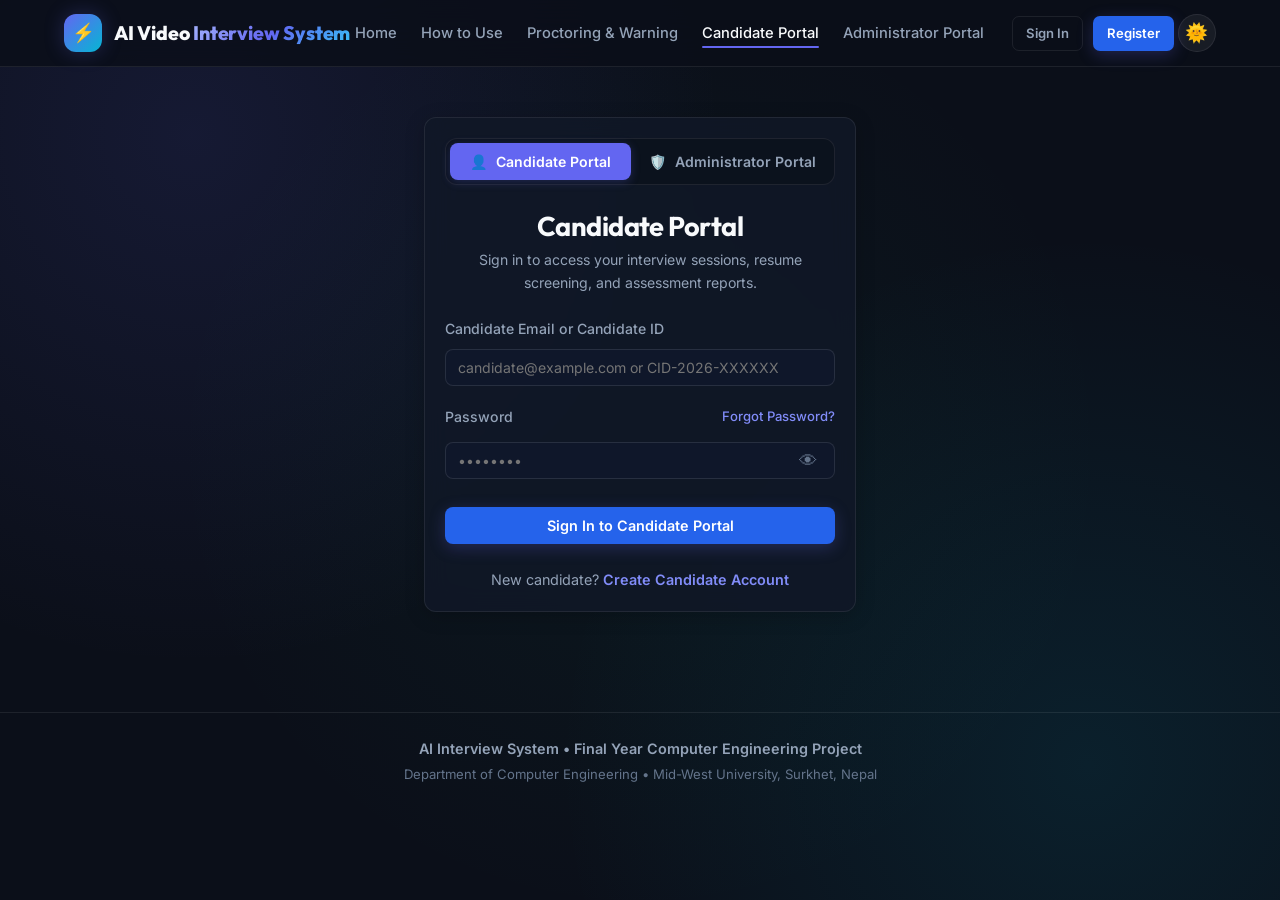
==== commit 97782c76: "Update feature" ====
--- a/frontend/dashboard.html
+++ b/frontend/dashboard.html
@@ -278,10 +278,9 @@
           <div class="candidate-mini-avatar-wrap">
             <img id="sidebar-candidate-avatar" class="candidate-mini-avatar" src="data:image/svg+xml;utf8,<svg xmlns='http://www.w3.org/2000/svg' width='44' height='44' viewBox='0 0 24 24' fill='%236366f1'><circle cx='12' cy='8' r='4'/><path d='M4 20c0-4 4-6 8-6s8 2 8 6'/></svg>" alt="Avatar">
             <span class="candidate-mini-status-dot" title="Online & Active"></span>
-          </div>
           <div class="candidate-mini-text">
-            <div class="candidate-mini-name" id="sidebar-candidate-name">Rahul Kumar Pandit</div>
-            <div class="candidate-mini-id" id="sidebar-candidate-id">CID-2026-HDP62N</div>
+            <div class="candidate-mini-name" id="sidebar-candidate-name">Candidate</div>
+            <div class="candidate-mini-id" id="sidebar-candidate-id">CID-PENDING</div>
           </div>
         </div>
 
@@ -385,44 +384,44 @@
           
           <!-- 1. Single Top Welcome Header -->
           <div class="dash-welcome-header">
-            <h2 class="dash-welcome-title">Welcome back, <span id="dash-greeting-name">Rahul</span> 👋</h2>
+            <h2 class="dash-welcome-title">Welcome back, <span id="dash-greeting-name">Candidate</span> 👋</h2>
             <p class="dash-welcome-subtitle">Track your interview progress, resume verification, and assessment readiness from one place.</p>
           </div>
 
           <!-- Hidden legacy profile hooks for backward compatibility -->
           <div style="display:none;" aria-hidden="true">
-            <span id="candidate-name">Rahul Kumar Pandit</span>
-            <span id="candidate-email">rahulkrpandit49@gmail.com</span>
+            <span id="candidate-name">Candidate</span>
+            <span id="candidate-email">candidate@example.com</span>
             <span id="candidate-discipline">Software Engineer</span>
-            <span id="candidate-id-display">CID-2026-HDP62N</span>
+            <span id="candidate-id-display">CID-PENDING</span>
             <img id="candidate-avatar" src="data:image/svg+xml;utf8,<svg xmlns='http://www.w3.org/2000/svg' width='88' height='88' viewBox='0 0 24 24' fill='%236366f1'><circle cx='12' cy='8' r='4'/><path d='M4 20c0-4 4-6 8-6s8 2 8 6'/></svg>" alt="Avatar">
             <button type="button" id="btn-change-photo-badge" onclick="openLiveCameraModal()"></button>
             <button type="button" id="btn-change-photo-text" onclick="openLiveCameraModal()"></button>
-            <span id="profile-progress-pct">80%</span>
-            <div id="profile-progress-fill" style="width:80%;"></div>
+            <span id="profile-progress-pct">0%</span>
+            <div id="profile-progress-fill" style="width:0%;"></div>
             <div id="profile-milestones-row">
               <span id="milestone-account">✓ Account Created</span>
               <span id="milestone-email">✓ Email Verified</span>
-              <span id="milestone-cv">✓ CV Verified</span>
+              <span id="milestone-cv">CV Pending</span>
               <span id="milestone-hardware">Hardware Pending</span>
             </div>
             <!-- Dossier preservation -->
             <div class="dash-resume-dossier-card">
-              <span id="dash-resume-filename-val">Rahul_Kumar_Pandit_CV_3b1c4548.pdf</span>
-              <span id="dash-resume-date-val">Sep 20, 2026</span>
-              <span id="dash-resume-detected-val">Rahul Kumar Pandit</span>
-              <span id="dash-resume-verif-badge">✓ Verified</span>
-              <span id="dash-resume-match-val">Match: 27.7%</span>
+              <span id="dash-resume-filename-val">No CV Uploaded</span>
+              <span id="dash-resume-date-val">Pending</span>
+              <span id="dash-resume-detected-val">None</span>
+              <span id="dash-resume-verif-badge">Pending</span>
+              <span id="dash-resume-match-val">Match: 0%</span>
             </div>
             <div class="dash-content-card">
-              <span id="dash-profile-card-name">Rahul Kumar Pandit</span>
-              <span id="dash-profile-card-cid">CID-2026-HDP62N</span>
+              <span id="dash-profile-card-name">Candidate</span>
+              <span id="dash-profile-card-cid">CID-PENDING</span>
               <img id="dash-profile-card-avatar" src="data:image/svg+xml;utf8,<svg xmlns='http://www.w3.org/2000/svg' width='44' height='44' viewBox='0 0 24 24' fill='%236366f1'><circle cx='12' cy='8' r='4'/><path d='M4 20c0-4 4-6 8-6s8 2 8 6'/></svg>" alt="Avatar">
               <div id="skills-badge-list"></div>
-              <span id="stat-skills-count">6 skills identified</span>
+              <span id="stat-skills-count">No CV Uploaded</span>
             </div>
             <div class="dash-metrics-7-grid">
-              <span id="stat-card-last-date">Sep 22</span>
+              <span id="stat-card-last-date">--</span>
             </div>
             <div id="interview-history-list"></div>
           </div>
@@ -596,7 +595,7 @@
                   <div class="check-icon">✓</div>
                   <div class="check-info">
                     <div class="check-title">Email verified</div>
-                    <div class="check-desc" id="chk-email-val">Email address confirmed (rahulkrpandit49@gmail.com)</div>
+                    <div class="check-desc" id="chk-email-val">Email address confirmed</div>
                   </div>
                 </div>
 
@@ -605,7 +604,7 @@
                   <div class="check-icon" id="chk-cv-icon">✓</div>
                   <div class="check-info">
                     <div class="check-title">CV uploaded</div>
-                    <div class="check-desc" id="chk-cv-filename">Rahul_Kumar_Pandit_CV_3b1c4548.pdf</div>
+                    <div class="check-desc" id="chk-cv-filename">No CV Uploaded</div>
                   </div>
                   <button type="button" class="btn-check-action" onclick="navigateToView('resume')">Manage CV</button>
                 </div>
@@ -827,14 +826,14 @@
               <div style="display:flex; align-items:center; gap:14px;">
                 <div style="width:48px; height:48px; border-radius:10px; background:rgba(37,99,235,0.12); display:flex; align-items:center; justify-content:center; font-size:1.6rem; color:#2563eb;">📄</div>
                 <div>
-                  <h3 style="font-size:1.15rem; margin:0;" id="resume-filename-display">Rahul_Kumar_Pandit_CV_3b1c4548.pdf</h3>
-                  <div style="font-size:0.85rem; color:var(--text-muted); margin-top:2px;" id="resume-meta-display">PDF Document &bull; Candidate: Rahul Kumar Pandit</div>
+                  <h3 style="font-size:1.15rem; margin:0;" id="resume-filename-display">No Resume Uploaded</h3>
+                  <div style="font-size:0.85rem; color:var(--text-muted); margin-top:2px;" id="resume-meta-display">PDF, DOCX or TXT &bull; Upload your CV below</div>
                 </div>
               </div>
               <div style="display:flex; align-items:center; gap:10px;">
                 <button type="button" onclick="handleViewResume()" class="btn btn-outline btn-sm">View CV</button>
                 <button type="button" onclick="handleDownloadResume()" class="btn btn-secondary btn-sm">Download CV</button>
-                <button type="button" onclick="document.getElementById('resume-file-input').click()" class="btn btn-primary btn-sm">Replace CV</button>
+                <button type="button" onclick="document.getElementById('resume-file-input').click()" class="btn btn-primary btn-sm">Upload CV</button>
               </div>
             </div>
 
@@ -844,12 +843,12 @@
               <div class="resume-compare-item">
                 <span class="resume-compare-title">Candidate Identity Verification</span>
                 <div style="display:flex; align-items:center; gap:8px; margin-top:2px;">
-                  <span id="resume-verif-status-val" class="dash-status-pill verified" style="font-size:0.85rem;">✓ Verified</span>
-                  <span style="font-size:0.85rem; color:var(--text-muted);">(Name Match Confirmed)</span>
+                  <span id="resume-verif-status-val" class="dash-status-pill" style="font-size:0.85rem; background:rgba(245, 158, 11, 0.15); color:#f59e0b;">Pending Upload</span>
+                  <span id="resume-verif-status-sub" style="font-size:0.85rem; color:var(--text-muted);">(Upload CV Below)</span>
                 </div>
                 <div style="font-size:0.82rem; color:var(--text-muted); margin-top:4px;">
-                  Candidate: <strong id="resume-candidate-name-display" style="color:var(--text-primary);">Rahul Kumar Pandit</strong> &bull; 
-                  CV Name: <strong id="resume-detected-name-display" style="color:var(--text-primary);">Rahul Kumar Pandit</strong>
+                  Candidate: <strong id="resume-candidate-name-display" style="color:var(--text-primary);">Candidate</strong> &bull; 
+                  CV Name: <strong id="resume-detected-name-display" style="color:var(--text-primary);">Pending Upload</strong>
                 </div>
               </div>
 
@@ -857,7 +856,7 @@
               <div class="resume-compare-item">
                 <span class="resume-compare-title">Resume Screening Match</span>
                 <div style="display:flex; align-items:center; gap:8px; margin-top:2px;">
-                  <span id="resume-match-pill" class="resume-compare-val" style="color:#2563eb; font-size:1.25rem;">27.7%</span>
+                  <span id="resume-match-pill" class="resume-compare-val" style="color:#2563eb; font-size:1.25rem;">--%</span>
                   <span class="dash-status-pill" style="background:rgba(37,99,235,0.1); color:#2563eb;">Role Relevance</span>
                 </div>
                 <div style="font-size:0.82rem; color:var(--text-muted); margin-top:4px;">
@@ -867,8 +866,8 @@
             </div>
 
             <!-- Verification Notice Banner -->
-            <div id="resume-verification-notice" style="padding:12px 16px; border-radius:var(--radius-md); background:rgba(16,185,129,0.08); border:1px solid rgba(16,185,129,0.25); font-size:0.88rem; margin-top:12px;">
-              <span style="color:#10b981; font-weight:700;">✓ Identity Verified:</span> Candidate name matches registered profile. Note: 27.7% is your role-specific screening match, not an identity score.
+            <div id="resume-verification-notice" style="padding:12px 16px; border-radius:var(--radius-md); background:rgba(245,158,11,0.08); border:1px solid rgba(245,158,11,0.25); font-size:0.88rem; margin-top:12px;">
+              <span style="color:#f59e0b; font-weight:700;">ℹ️ Action Required:</span> Please upload your resume below to verify your candidate identity and calculate your role-specific screening match.
             </div>
           </div>
 
@@ -926,27 +925,19 @@
             <div class="glass-card">
               <div style="display:flex; justify-content:space-between; align-items:center; margin-bottom:12px;">
                 <h3 style="font-size:1.05rem; margin:0;">Technical Competencies</h3>
-                <span id="resume-tech-count" style="font-size:0.75rem; color:#2563eb; font-weight:700;">6 skills identified</span>
+                <span id="resume-tech-count" style="font-size:0.75rem; color:var(--text-muted); font-weight:600;">No CV Uploaded</span>
               </div>
               <div id="resume-tech-skills" class="dash-skills-cloud">
-                <span class="badge-tag tech">SQL</span>
-                <span class="badge-tag tech">Python</span>
-                <span class="badge-tag tech">HTML</span>
-                <span class="badge-tag tech">Machine Learning</span>
-                <span class="badge-tag tech">Computer Vision</span>
-                <span class="badge-tag tech">CSS</span>
+                <span style="color:var(--text-muted); font-size:0.85rem;">Upload your resume above to extract technical competencies automatically.</span>
               </div>
             </div>
             <div class="glass-card">
               <div style="display:flex; justify-content:space-between; align-items:center; margin-bottom:12px;">
                 <h3 style="font-size:1.05rem; margin:0;">Soft & Leadership Skills</h3>
-                <span id="resume-soft-count" style="font-size:0.75rem; color:#10b981; font-weight:700;">Extracted</span>
+                <span id="resume-soft-count" style="font-size:0.75rem; color:var(--text-muted); font-weight:600;">Pending Upload</span>
               </div>
               <div id="resume-soft-skills" class="dash-skills-cloud">
-                <span class="badge-tag soft">Problem Solving</span>
-                <span class="badge-tag soft">Communication</span>
-                <span class="badge-tag soft">Critical Thinking</span>
-                <span class="badge-tag soft">Team Collaboration</span>
+                <span style="color:var(--text-muted); font-size:0.85rem;">Upload your resume above to extract soft and leadership skills automatically.</span>
               </div>
             </div>
           </div>
@@ -1311,15 +1302,10 @@
                 <div class="profile-info-card">
                   <div style="display:flex; justify-content:space-between; align-items:center; margin-bottom:12px;">
                     <div class="profile-card-title" style="margin:0;">Technical Skills</div>
-                    <span id="profile-skills-count-badge" style="font-size:0.78rem; color:#2563eb; font-weight:700; background:rgba(37,99,235,0.08); padding:4px 12px; border-radius:999px;">6 skills identified</span>
+                    <span id="profile-skills-count-badge" style="font-size:0.78rem; color:var(--text-muted); font-weight:600; background:rgba(100,116,139,0.1); padding:4px 12px; border-radius:999px;">0 skills identified</span>
                   </div>
                   <div id="profile-skills-badges" class="dash-skills-cloud">
-                    <span class="badge-tag tech" data-skill="SQL">SQL <button type="button" class="btn-remove-skill" onclick="removeSkillBadge(this, 'SQL')" title="Remove skill">×</button></span>
-                    <span class="badge-tag tech" data-skill="Python">Python <button type="button" class="btn-remove-skill" onclick="removeSkillBadge(this, 'Python')" title="Remove skill">×</button></span>
-                    <span class="badge-tag tech" data-skill="HTML">HTML <button type="button" class="btn-remove-skill" onclick="removeSkillBadge(this, 'HTML')" title="Remove skill">×</button></span>
-                    <span class="badge-tag tech" data-skill="Machine Learning">Machine Learning <button type="button" class="btn-remove-skill" onclick="removeSkillBadge(this, 'Machine Learning')" title="Remove skill">×</button></span>
-                    <span class="badge-tag tech" data-skill="Computer Vision">Computer Vision <button type="button" class="btn-remove-skill" onclick="removeSkillBadge(this, 'Computer Vision')" title="Remove skill">×</button></span>
-                    <span class="badge-tag tech" data-skill="CSS">CSS <button type="button" class="btn-remove-skill" onclick="removeSkillBadge(this, 'CSS')" title="Remove skill">×</button></span>
+                    <span style="color:var(--text-muted); font-size:0.85rem;">No skills identified yet. Upload your CV or add skills manually below.</span>
                   </div>
                   <div style="margin-top: 12px; display: flex; align-items: center; gap: 8px;">
                     <button type="button" class="btn-add-skill-trigger" id="btn-show-add-skill" onclick="showInlineSkillInput()">＋ Add Skill</button>
@@ -1998,7 +1984,7 @@
       const dashLaunchType = document.getElementById("dash-launch-type");
       if (dashLaunchType) dashLaunchType.textContent = `${user.target_role || "Role-Based"} Adaptive Evaluation`;
 
-      // Single welcome greeting on dashboard (Rahul)
+      // Single welcome greeting on dashboard (first name)
       const dashGreet = document.getElementById("dash-greeting-name");
       if (dashGreet) {
         const firstName = user.full_name ? user.full_name.split(" ")[0] : "Candidate";
@@ -2016,8 +2002,10 @@
       if (chkRole) chkRole.textContent = user.target_role || "Software Engineer";
       const resumeRoleDisp = document.getElementById("resume-target-role-display");
       if (resumeRoleDisp) resumeRoleDisp.textContent = user.target_role || "Software Engineer";
+      const resumeCandDisp = document.getElementById("resume-candidate-name-display");
+      if (resumeCandDisp) resumeCandDisp.textContent = user.full_name || "Candidate";
       const chkEmail = document.getElementById("chk-email-val");
-      if (chkEmail) chkEmail.textContent = `Email address confirmed (${user.email || 'rahulkrpandit49@gmail.com'})`;
+      if (chkEmail) chkEmail.textContent = `Email address confirmed (${user.email || ''})`;
 
       // Profile Completion calculation (Requirement 7: 60%)
       let completion = 40;
@@ -2625,9 +2613,12 @@
 
           // Dashboard stats & legacy hooks
           if (document.getElementById("stat-screening-score")) document.getElementById("stat-screening-score").textContent = `${currentResume.screening_score}%`;
-          if (document.getElementById("resume-match-pill")) document.getElementById("resume-match-pill").textContent = `Match: ${currentResume.screening_score}%`;
+          if (document.getElementById("resume-match-pill")) document.getElementById("resume-match-pill").textContent = `${currentResume.screening_score}%`;
           if (document.getElementById("resume-filename-display")) document.getElementById("resume-filename-display").textContent = currentResume.filename || "Uploaded Resume";
-          if (document.getElementById("resume-meta-display")) document.getElementById("resume-meta-display").textContent = `Uploaded: ${currentResume.uploaded_at ? new Date(currentResume.uploaded_at).toLocaleDateString() : 'Active'} &bull; Candidate: ${currentResume.candidate_name || 'Extracted'}`;
+          if (document.getElementById("resume-meta-display")) document.getElementById("resume-meta-display").textContent = `PDF Document &bull; Candidate: ${currentUser?.full_name || currentResume.candidate_name || 'Candidate'}`;
+          if (document.getElementById("resume-candidate-name-display")) document.getElementById("resume-candidate-name-display").textContent = currentUser?.full_name || "Candidate";
+          if (document.getElementById("resume-detected-name-display")) document.getElementById("resume-detected-name-display").textContent = currentResume.candidate_name || "Not extracted";
+          if (document.getElementById("chk-cv-filename")) document.getElementById("chk-cv-filename").textContent = currentResume.filename || "Uploaded Resume";
 
           // Dossier Card Elements
           const formattedDate = currentResume.uploaded_at ? new Date(currentResume.uploaded_at).toLocaleDateString("en-GB", { day: '2-digit', month: 'short', year: 'numeric' }) : "Active";
@@ -2647,6 +2638,8 @@
           const verifNotice = document.getElementById("resume-verification-notice");
           const alertBox = document.getElementById("cv-security-alert");
           const dashVerifBadge = document.getElementById("dash-resume-verif-badge");
+          const resumeVerifStatusVal = document.getElementById("resume-verif-status-val");
+          const resumeVerifStatusSub = document.getElementById("resume-verif-status-sub");
 
           if (cvVerified) {
             if (document.getElementById("stat-resume-status")) {
@@ -2671,9 +2664,20 @@
               dashVerifBadge.className = "dash-status-pill verified";
             }
 
+            if (resumeVerifStatusVal) {
+              resumeVerifStatusVal.textContent = "✓ Verified";
+              resumeVerifStatusVal.className = "dash-status-pill verified";
+              resumeVerifStatusVal.style.background = "";
+              resumeVerifStatusVal.style.color = "";
+            }
+            if (resumeVerifStatusSub) {
+              resumeVerifStatusSub.textContent = "(Name Match Confirmed)";
+            }
+
             if (verifNotice) {
-              verifNotice.innerHTML = `<span style="color:#34d399; font-weight:700;">✓ Identity Verified:</span> The candidate name extracted from this CV matches your registered account. You are cleared for the AI interview.`;
+              verifNotice.innerHTML = `<span style="color:#34d399; font-weight:700;">✓ Identity Verified:</span> Candidate name matches registered profile. Note: ${currentResume.screening_score || 0}% is your role-specific screening match, not an identity score.`;
               verifNotice.style.borderColor = "rgba(16,185,129,0.3)";
+              verifNotice.style.background = "rgba(16,185,129,0.08)";
             }
 
             if (alertBox) alertBox.style.display = "none";
@@ -2702,9 +2706,20 @@
               dashVerifBadge.style.color = "#f43f5e";
             }
 
+            if (resumeVerifStatusVal) {
+              resumeVerifStatusVal.textContent = "⚠ Mismatch";
+              resumeVerifStatusVal.className = "dash-status-pill";
+              resumeVerifStatusVal.style.background = "rgba(244, 63, 94, 0.15)";
+              resumeVerifStatusVal.style.color = "#f43f5e";
+            }
+            if (resumeVerifStatusSub) {
+              resumeVerifStatusSub.textContent = "(Name Verification Failed)";
+            }
+
             if (verifNotice) {
               verifNotice.innerHTML = `<span style="color:#f87171; font-weight:700;">⚠ Security Alert:</span> Name on CV (<em>${escapeHtml(currentResume.candidate_name || 'Unknown')}</em>) does not match your registered name (<em>${escapeHtml(currentUser.full_name)}</em>). Please replace with the correct CV.`;
               verifNotice.style.borderColor = "rgba(244,63,94,0.4)";
+              verifNotice.style.background = "rgba(244,63,94,0.08)";
             }
 
             if (alertBox) {
@@ -2727,21 +2742,87 @@
           let dashSkillsHtml = "";
           let resumeTechHtml = "";
           let resumeSoftHtml = "";
+          let profileSkillsHtml = "";
 
           techSkills.forEach(s => {
             dashSkillsHtml += `<span class="badge-tag tech">${escapeHtml(s)}</span>`;
             resumeTechHtml += `<span class="badge-tag tech">${escapeHtml(s)}</span>`;
+            profileSkillsHtml += `<span class="badge-tag tech" data-skill="${escapeHtml(s)}">${escapeHtml(s)} <button type="button" class="btn-remove-skill" onclick="removeSkillBadge(this, '${escapeHtml(s)}')" title="Remove skill">×</button></span>`;
           });
           softSkills.forEach(s => {
             dashSkillsHtml += `<span class="badge-tag soft">${escapeHtml(s)}</span>`;
             resumeSoftHtml += `<span class="badge-tag soft">${escapeHtml(s)}</span>`;
           });
 
+          if (document.getElementById("resume-tech-count")) {
+            document.getElementById("resume-tech-count").textContent = `${techSkills.length} skill${techSkills.length === 1 ? '' : 's'} identified`;
+            document.getElementById("resume-tech-count").style.color = "#2563eb";
+          }
+          if (document.getElementById("resume-soft-count")) {
+            document.getElementById("resume-soft-count").textContent = `${softSkills.length} skill${softSkills.length === 1 ? '' : 's'} extracted`;
+            document.getElementById("resume-soft-count").style.color = "#10b981";
+          }
+
           if (document.getElementById("skills-badge-list")) document.getElementById("skills-badge-list").innerHTML = dashSkillsHtml || "<span style='color:var(--text-muted)'>No specific skills detected.</span>";
-          if (document.getElementById("resume-tech-skills")) document.getElementById("resume-tech-skills").innerHTML = resumeTechHtml || "<span style='color:var(--text-muted)'>No technical skills extracted.</span>";
-          if (document.getElementById("resume-soft-skills")) document.getElementById("resume-soft-skills").innerHTML = resumeSoftHtml || "<span style='color:var(--text-muted)'>No soft skills extracted.</span>";
+          if (document.getElementById("resume-tech-skills")) document.getElementById("resume-tech-skills").innerHTML = resumeTechHtml || "<span style='color:var(--text-muted); font-size:0.85rem;'>No technical skills extracted.</span>";
+          if (document.getElementById("resume-soft-skills")) document.getElementById("resume-soft-skills").innerHTML = resumeSoftHtml || "<span style='color:var(--text-muted); font-size:0.85rem;'>No soft skills extracted.</span>";
+
+          if (document.getElementById("profile-skills-badges") && profileSkillsHtml) {
+            document.getElementById("profile-skills-badges").innerHTML = profileSkillsHtml;
+            updateSkillsCount();
+          }
+        } else {
+          throw new Error("No resume found");
         }
       } catch (err) {
+        // Reset Dossier Card to clean "No CV Uploaded" state
+        if (document.getElementById("resume-filename-display")) {
+          document.getElementById("resume-filename-display").textContent = "No Resume Uploaded";
+        }
+        if (document.getElementById("resume-meta-display")) {
+          document.getElementById("resume-meta-display").textContent = `PDF, DOCX or TXT &bull; Candidate: ${currentUser?.full_name || 'Candidate'}`;
+        }
+        if (document.getElementById("resume-candidate-name-display")) {
+          document.getElementById("resume-candidate-name-display").textContent = currentUser?.full_name || "Candidate";
+        }
+        if (document.getElementById("resume-detected-name-display")) {
+          document.getElementById("resume-detected-name-display").textContent = "No CV uploaded yet";
+        }
+        if (document.getElementById("resume-verif-status-val")) {
+          const vPill = document.getElementById("resume-verif-status-val");
+          vPill.textContent = "Pending Upload";
+          vPill.className = "dash-status-pill";
+          vPill.style.background = "rgba(245, 158, 11, 0.15)";
+          vPill.style.color = "#f59e0b";
+        }
+        if (document.getElementById("resume-verif-status-sub")) {
+          document.getElementById("resume-verif-status-sub").textContent = "(Upload CV Below)";
+        }
+        if (document.getElementById("resume-match-pill")) {
+          document.getElementById("resume-match-pill").textContent = "--%";
+        }
+        const vNotice = document.getElementById("resume-verification-notice");
+        if (vNotice) {
+          vNotice.innerHTML = `<span style="color:#f59e0b; font-weight:700;">ℹ️ Action Required:</span> Please upload your resume below to verify your candidate identity and calculate your role-specific screening match.`;
+          vNotice.style.borderColor = "rgba(245, 158, 11, 0.35)";
+          vNotice.style.background = "rgba(245, 158, 11, 0.08)";
+        }
+        if (document.getElementById("dash-resume-filename-val")) {
+          document.getElementById("dash-resume-filename-val").textContent = "No CV Uploaded";
+        }
+        if (document.getElementById("dash-resume-date-val")) {
+          document.getElementById("dash-resume-date-val").textContent = "Pending";
+        }
+        if (document.getElementById("dash-resume-detected-val")) {
+          document.getElementById("dash-resume-detected-val").textContent = "None";
+        }
+        if (document.getElementById("dash-resume-match-val")) {
+          document.getElementById("dash-resume-match-val").textContent = "Match: 0%";
+        }
+        if (document.getElementById("chk-cv-filename")) {
+          document.getElementById("chk-cv-filename").textContent = "No CV Uploaded (Upload required before interview)";
+        }
+
         if (document.getElementById("stat-resume-status")) {
           document.getElementById("stat-resume-status").textContent = "No CV Uploaded";
           document.getElementById("stat-resume-status").style.background = "rgba(245, 158, 11, 0.2)";
@@ -2775,6 +2856,36 @@
           document.getElementById("cv-alert-title").textContent = "Security Guard: No CV Uploaded";
           document.getElementById("cv-alert-title").style.color = "#fbbf24";
           document.getElementById("cv-alert-msg").textContent = "You must upload a verified CV matching your registered name before starting an interview.";
+        }
+
+        // Reset skills cards to clean unuploaded state
+        if (document.getElementById("resume-tech-count")) {
+          document.getElementById("resume-tech-count").textContent = "No CV Uploaded";
+          document.getElementById("resume-tech-count").style.color = "var(--text-muted)";
+        }
+        if (document.getElementById("resume-tech-skills")) {
+          document.getElementById("resume-tech-skills").innerHTML = "<span style='color:var(--text-muted); font-size:0.85rem;'>Upload your resume above to extract technical competencies automatically.</span>";
+        }
+        if (document.getElementById("resume-soft-count")) {
+          document.getElementById("resume-soft-count").textContent = "Pending Upload";
+          document.getElementById("resume-soft-count").style.color = "var(--text-muted)";
+        }
+        if (document.getElementById("resume-soft-skills")) {
+          document.getElementById("resume-soft-skills").innerHTML = "<span style='color:var(--text-muted); font-size:0.85rem;'>Upload your resume above to extract soft and leadership skills automatically.</span>";
+        }
+        if (document.getElementById("skills-badge-list")) {
+          document.getElementById("skills-badge-list").innerHTML = "<span style='color:var(--text-muted); font-size:0.85rem;'>Upload your CV to extract and view skills.</span>";
+        }
+        if (document.getElementById("stat-skills-count")) {
+          document.getElementById("stat-skills-count").textContent = "No CV Uploaded";
+        }
+        if (document.getElementById("profile-skills-badges")) {
+          document.getElementById("profile-skills-badges").innerHTML = "<span style='color:var(--text-muted); font-size:0.85rem;'>No skills identified yet. Upload your CV or add skills manually below.</span>";
+        }
+        if (document.getElementById("profile-skills-count-badge")) {
+          document.getElementById("profile-skills-count-badge").textContent = "0 skills identified";
+          document.getElementById("profile-skills-count-badge").style.color = "var(--text-muted)";
+          document.getElementById("profile-skills-count-badge").style.background = "rgba(100,116,139,0.1)";
         }
       }
 
